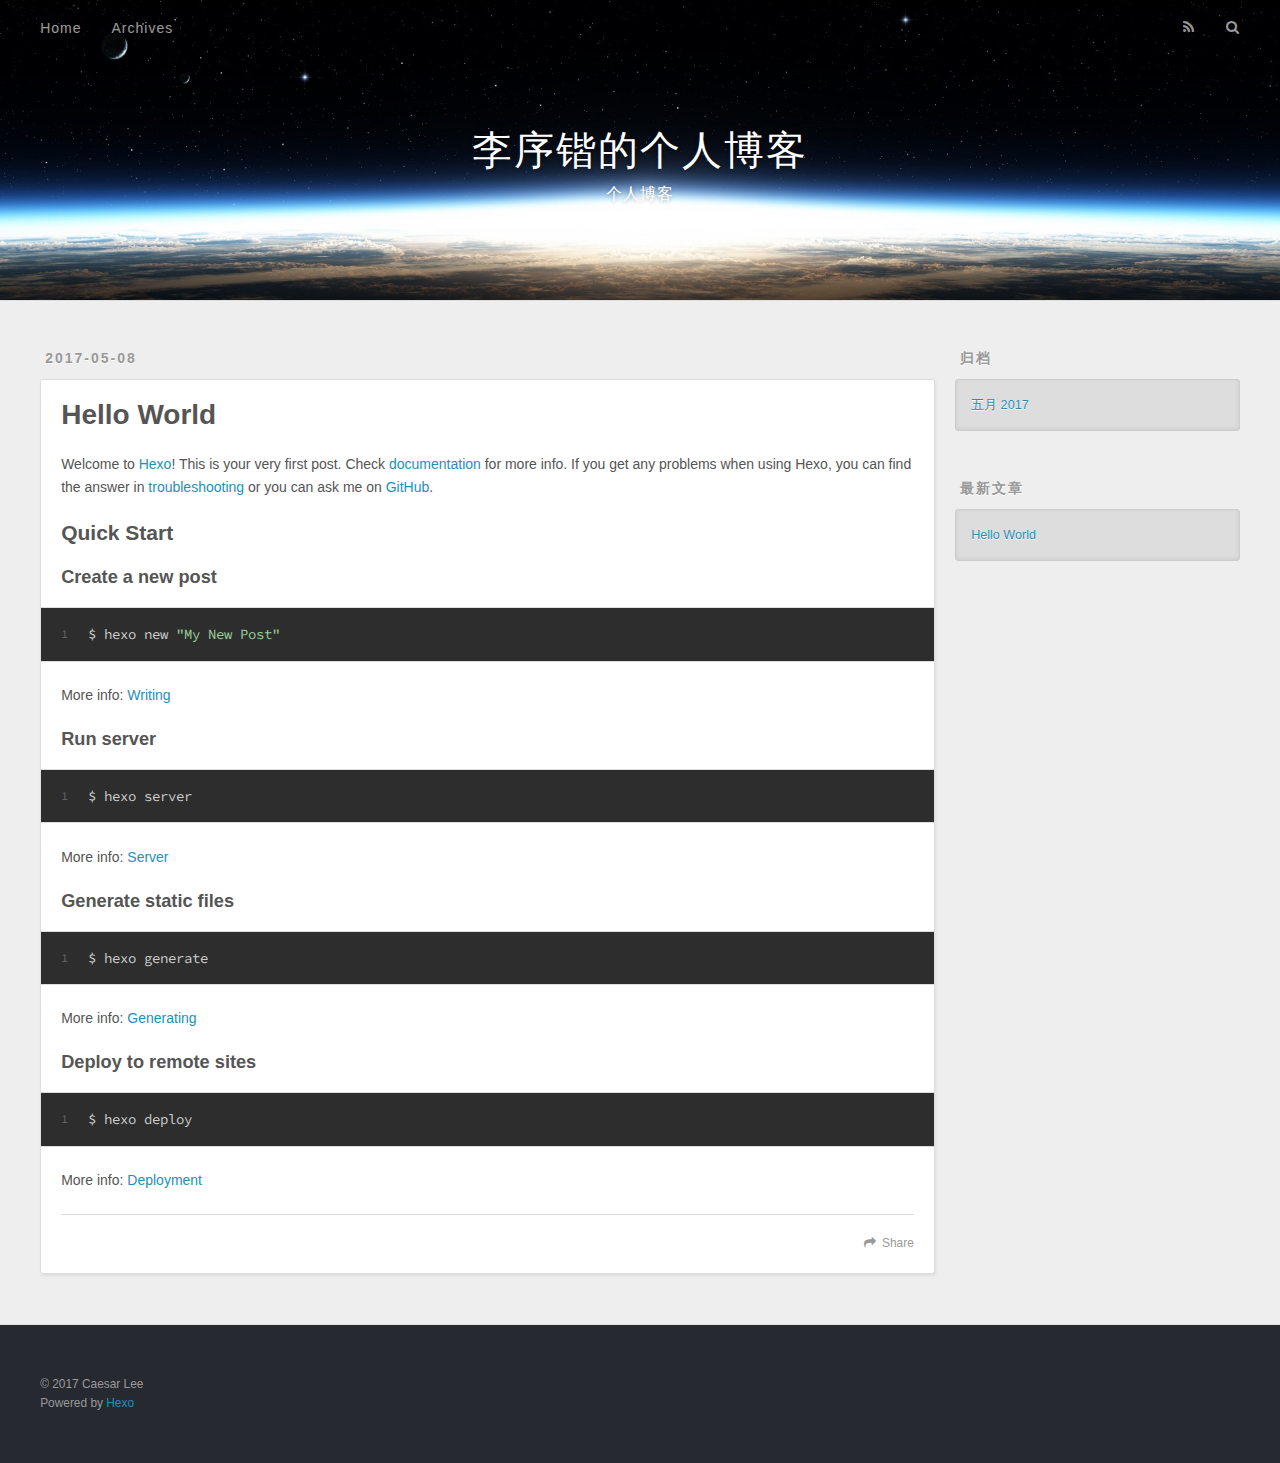
==== index.html @ f49f67f9 "Site updated: 2017-05-08 10:25:00" ====
<!DOCTYPE html>
<html>
<head>
  <meta charset="utf-8">
  
  <title>李序锴的个人博客</title>
  <meta name="viewport" content="width=device-width, initial-scale=1, maximum-scale=1">
  <meta name="description" content="究天人之际，通古今之变，成一家之言。">
<meta property="og:type" content="website">
<meta property="og:title" content="李序锴的个人博客">
<meta property="og:url" content="http://xukaiLee.com/index.html">
<meta property="og:site_name" content="李序锴的个人博客">
<meta property="og:description" content="究天人之际，通古今之变，成一家之言。">
<meta name="twitter:card" content="summary">
<meta name="twitter:title" content="李序锴的个人博客">
<meta name="twitter:description" content="究天人之际，通古今之变，成一家之言。">
  
    <link rel="alternate" href="/atom.xml" title="李序锴的个人博客" type="application/atom+xml">
  
  
    <link rel="icon" href="/favicon.png">
  
  
    <link href="//fonts.googleapis.com/css?family=Source+Code+Pro" rel="stylesheet" type="text/css">
  
  <link rel="stylesheet" href="/css/style.css">
  

</head>

<body>
  <div id="container">
    <div id="wrap">
      <header id="header">
  <div id="banner"></div>
  <div id="header-outer" class="outer">
    <div id="header-title" class="inner">
      <h1 id="logo-wrap">
        <a href="/" id="logo">李序锴的个人博客</a>
      </h1>
      
        <h2 id="subtitle-wrap">
          <a href="/" id="subtitle">个人博客</a>
        </h2>
      
    </div>
    <div id="header-inner" class="inner">
      <nav id="main-nav">
        <a id="main-nav-toggle" class="nav-icon"></a>
        
          <a class="main-nav-link" href="/">Home</a>
        
          <a class="main-nav-link" href="/archives">Archives</a>
        
      </nav>
      <nav id="sub-nav">
        
          <a id="nav-rss-link" class="nav-icon" href="/atom.xml" title="RSS Feed"></a>
        
        <a id="nav-search-btn" class="nav-icon" title="搜索"></a>
      </nav>
      <div id="search-form-wrap">
        <form action="//google.com/search" method="get" accept-charset="UTF-8" class="search-form"><input type="search" name="q" class="search-form-input" placeholder="Search"><button type="submit" class="search-form-submit">&#xF002;</button><input type="hidden" name="sitesearch" value="http://xukaiLee.com"></form>
      </div>
    </div>
  </div>
</header>
      <div class="outer">
        <section id="main">
  
    <article id="post-hello-world" class="article article-type-post" itemscope itemprop="blogPost">
  <div class="article-meta">
    <a href="/2017/05/08/hello-world/" class="article-date">
  <time datetime="2017-05-08T02:18:07.696Z" itemprop="datePublished">2017-05-08</time>
</a>
    
  </div>
  <div class="article-inner">
    
    
      <header class="article-header">
        
  
    <h1 itemprop="name">
      <a class="article-title" href="/2017/05/08/hello-world/">Hello World</a>
    </h1>
  

      </header>
    
    <div class="article-entry" itemprop="articleBody">
      
        <p>Welcome to <a href="https://hexo.io/" target="_blank" rel="external">Hexo</a>! This is your very first post. Check <a href="https://hexo.io/docs/" target="_blank" rel="external">documentation</a> for more info. If you get any problems when using Hexo, you can find the answer in <a href="https://hexo.io/docs/troubleshooting.html" target="_blank" rel="external">troubleshooting</a> or you can ask me on <a href="https://github.com/hexojs/hexo/issues" target="_blank" rel="external">GitHub</a>.</p>
<h2 id="Quick-Start"><a href="#Quick-Start" class="headerlink" title="Quick Start"></a>Quick Start</h2><h3 id="Create-a-new-post"><a href="#Create-a-new-post" class="headerlink" title="Create a new post"></a>Create a new post</h3><figure class="highlight bash"><table><tr><td class="gutter"><pre><div class="line">1</div></pre></td><td class="code"><pre><div class="line">$ hexo new <span class="string">"My New Post"</span></div></pre></td></tr></table></figure>
<p>More info: <a href="https://hexo.io/docs/writing.html" target="_blank" rel="external">Writing</a></p>
<h3 id="Run-server"><a href="#Run-server" class="headerlink" title="Run server"></a>Run server</h3><figure class="highlight bash"><table><tr><td class="gutter"><pre><div class="line">1</div></pre></td><td class="code"><pre><div class="line">$ hexo server</div></pre></td></tr></table></figure>
<p>More info: <a href="https://hexo.io/docs/server.html" target="_blank" rel="external">Server</a></p>
<h3 id="Generate-static-files"><a href="#Generate-static-files" class="headerlink" title="Generate static files"></a>Generate static files</h3><figure class="highlight bash"><table><tr><td class="gutter"><pre><div class="line">1</div></pre></td><td class="code"><pre><div class="line">$ hexo generate</div></pre></td></tr></table></figure>
<p>More info: <a href="https://hexo.io/docs/generating.html" target="_blank" rel="external">Generating</a></p>
<h3 id="Deploy-to-remote-sites"><a href="#Deploy-to-remote-sites" class="headerlink" title="Deploy to remote sites"></a>Deploy to remote sites</h3><figure class="highlight bash"><table><tr><td class="gutter"><pre><div class="line">1</div></pre></td><td class="code"><pre><div class="line">$ hexo deploy</div></pre></td></tr></table></figure>
<p>More info: <a href="https://hexo.io/docs/deployment.html" target="_blank" rel="external">Deployment</a></p>

      
    </div>
    <footer class="article-footer">
      <a data-url="http://xukaiLee.com/2017/05/08/hello-world/" data-id="cj2fi0tr20000qwi1h9aadlt9" class="article-share-link">Share</a>
      
      
    </footer>
  </div>
  
</article>


  

</section>
        
          <aside id="sidebar">
  
    

  
    

  
    
  
    
  <div class="widget-wrap">
    <h3 class="widget-title">归档</h3>
    <div class="widget">
      <ul class="archive-list"><li class="archive-list-item"><a class="archive-list-link" href="/archives/2017/05/">五月 2017</a></li></ul>
    </div>
  </div>


  
    
  <div class="widget-wrap">
    <h3 class="widget-title">最新文章</h3>
    <div class="widget">
      <ul>
        
          <li>
            <a href="/2017/05/08/hello-world/">Hello World</a>
          </li>
        
      </ul>
    </div>
  </div>

  
</aside>
        
      </div>
      <footer id="footer">
  
  <div class="outer">
    <div id="footer-info" class="inner">
      &copy; 2017 Caesar Lee<br>
      Powered by <a href="http://hexo.io/" target="_blank">Hexo</a>
    </div>
  </div>
</footer>
    </div>
    <nav id="mobile-nav">
  
    <a href="/" class="mobile-nav-link">Home</a>
  
    <a href="/archives" class="mobile-nav-link">Archives</a>
  
</nav>
    

<script src="//ajax.googleapis.com/ajax/libs/jquery/2.0.3/jquery.min.js"></script>


  <link rel="stylesheet" href="/fancybox/jquery.fancybox.css">
  <script src="/fancybox/jquery.fancybox.pack.js"></script>


<script src="/js/script.js"></script>

  </div>
</body>
</html>
---- css/style.css ----
body {
  width: 100%;
}
body:before,
body:after {
  content: "";
  display: table;
}
body:after {
  clear: both;
}
html,
body,
div,
span,
applet,
object,
iframe,
h1,
h2,
h3,
h4,
h5,
h6,
p,
blockquote,
pre,
a,
abbr,
acronym,
address,
big,
cite,
code,
del,
dfn,
em,
img,
ins,
kbd,
q,
s,
samp,
small,
strike,
strong,
sub,
sup,
tt,
var,
dl,
dt,
dd,
ol,
ul,
li,
fieldset,
form,
label,
legend,
table,
caption,
tbody,
tfoot,
thead,
tr,
th,
td {
  margin: 0;
  padding: 0;
  border: 0;
  outline: 0;
  font-weight: inherit;
  font-style: inherit;
  font-family: inherit;
  font-size: 100%;
  vertical-align: baseline;
}
body {
  line-height: 1;
  color: #000;
  background: #fff;
}
ol,
ul {
  list-style: none;
}
table {
  border-collapse: separate;
  border-spacing: 0;
  vertical-align: middle;
}
caption,
th,
td {
  text-align: left;
  font-weight: normal;
  vertical-align: middle;
}
a img {
  border: none;
}
input,
button {
  margin: 0;
  padding: 0;
}
input::-moz-focus-inner,
button::-moz-focus-inner {
  border: 0;
  padding: 0;
}
@font-face {
  font-family: FontAwesome;
  font-style: normal;
  font-weight: normal;
  src: url("fonts/fontawesome-webfont.eot?v=#4.0.3");
  src: url("fonts/fontawesome-webfont.eot?#iefix&v=#4.0.3") format("embedded-opentype"), url("fonts/fontawesome-webfont.woff?v=#4.0.3") format("woff"), url("fonts/fontawesome-webfont.ttf?v=#4.0.3") format("truetype"), url("fonts/fontawesome-webfont.svg#fontawesomeregular?v=#4.0.3") format("svg");
}
html,
body,
#container {
  height: 100%;
}
body {
  background: #eee;
  font: 14px "Helvetica Neue", Helvetica, Arial, sans-serif;
  -webkit-text-size-adjust: 100%;
}
.outer {
  max-width: 1220px;
  margin: 0 auto;
  padding: 0 20px;
}
.outer:before,
.outer:after {
  content: "";
  display: table;
}
.outer:after {
  clear: both;
}
.inner {
  display: inline;
  float: left;
  width: 98.33333333333333%;
  margin: 0 0.833333333333333%;
}
.left,
.alignleft {
  float: left;
}
.right,
.alignright {
  float: right;
}
.clear {
  clear: both;
}
#container {
  position: relative;
}
.mobile-nav-on {
  overflow: hidden;
}
#wrap {
  height: 100%;
  width: 100%;
  position: absolute;
  top: 0;
  left: 0;
  -webkit-transition: 0.2s ease-out;
  -moz-transition: 0.2s ease-out;
  -ms-transition: 0.2s ease-out;
  transition: 0.2s ease-out;
  z-index: 1;
  background: #eee;
}
.mobile-nav-on #wrap {
  left: 280px;
}
@media screen and (min-width: 768px) {
  #main {
    display: inline;
    float: left;
    width: 73.33333333333333%;
    margin: 0 0.833333333333333%;
  }
}
.article-date,
.article-category-link,
.archive-year,
.widget-title {
  text-decoration: none;
  text-transform: uppercase;
  letter-spacing: 2px;
  color: #999;
  margin-bottom: 1em;
  margin-left: 5px;
  line-height: 1em;
  text-shadow: 0 1px #fff;
  font-weight: bold;
}
.article-inner,
.archive-article-inner {
  background: #fff;
  -webkit-box-shadow: 1px 2px 3px #ddd;
  box-shadow: 1px 2px 3px #ddd;
  border: 1px solid #ddd;
  border-radius: 3px;
}
.article-entry h1,
.widget h1 {
  font-size: 2em;
}
.article-entry h2,
.widget h2 {
  font-size: 1.5em;
}
.article-entry h3,
.widget h3 {
  font-size: 1.3em;
}
.article-entry h4,
.widget h4 {
  font-size: 1.2em;
}
.article-entry h5,
.widget h5 {
  font-size: 1em;
}
.article-entry h6,
.widget h6 {
  font-size: 1em;
  color: #999;
}
.article-entry hr,
.widget hr {
  border: 1px dashed #ddd;
}
.article-entry strong,
.widget strong {
  font-weight: bold;
}
.article-entry em,
.widget em,
.article-entry cite,
.widget cite {
  font-style: italic;
}
.article-entry sup,
.widget sup,
.article-entry sub,
.widget sub {
  font-size: 0.75em;
  line-height: 0;
  position: relative;
  vertical-align: baseline;
}
.article-entry sup,
.widget sup {
  top: -0.5em;
}
.article-entry sub,
.widget sub {
  bottom: -0.2em;
}
.article-entry small,
.widget small {
  font-size: 0.85em;
}
.article-entry acronym,
.widget acronym,
.article-entry abbr,
.widget abbr {
  border-bottom: 1px dotted;
}
.article-entry ul,
.widget ul,
.article-entry ol,
.widget ol,
.article-entry dl,
.widget dl {
  margin: 0 20px;
  line-height: 1.6em;
}
.article-entry ul ul,
.widget ul ul,
.article-entry ol ul,
.widget ol ul,
.article-entry ul ol,
.widget ul ol,
.article-entry ol ol,
.widget ol ol {
  margin-top: 0;
  margin-bottom: 0;
}
.article-entry ul,
.widget ul {
  list-style: disc;
}
.article-entry ol,
.widget ol {
  list-style: decimal;
}
.article-entry dt,
.widget dt {
  font-weight: bold;
}
#header {
  height: 300px;
  position: relative;
  border-bottom: 1px solid #ddd;
}
#header:before,
#header:after {
  content: "";
  position: absolute;
  left: 0;
  right: 0;
  height: 40px;
}
#header:before {
  top: 0;
  background: -webkit-linear-gradient(rgba(0,0,0,0.2), transparent);
  background: -moz-linear-gradient(rgba(0,0,0,0.2), transparent);
  background: -ms-linear-gradient(rgba(0,0,0,0.2), transparent);
  background: linear-gradient(rgba(0,0,0,0.2), transparent);
}
#header:after {
  bottom: 0;
  background: -webkit-linear-gradient(transparent, rgba(0,0,0,0.2));
  background: -moz-linear-gradient(transparent, rgba(0,0,0,0.2));
  background: -ms-linear-gradient(transparent, rgba(0,0,0,0.2));
  background: linear-gradient(transparent, rgba(0,0,0,0.2));
}
#header-outer {
  height: 100%;
  position: relative;
}
#header-inner {
  position: relative;
  overflow: hidden;
}
#banner {
  position: absolute;
  top: 0;
  left: 0;
  width: 100%;
  height: 100%;
  background: url("images/banner.jpg") center #000;
  -webkit-background-size: cover;
  -moz-background-size: cover;
  background-size: cover;
  z-index: -1;
}
#header-title {
  text-align: center;
  height: 40px;
  position: absolute;
  top: 50%;
  left: 0;
  margin-top: -20px;
}
#logo,
#subtitle {
  text-decoration: none;
  color: #fff;
  font-weight: 300;
  text-shadow: 0 1px 4px rgba(0,0,0,0.3);
}
#logo {
  font-size: 40px;
  line-height: 40px;
  letter-spacing: 2px;
}
#subtitle {
  font-size: 16px;
  line-height: 16px;
  letter-spacing: 1px;
}
#subtitle-wrap {
  margin-top: 16px;
}
#main-nav {
  float: left;
  margin-left: -15px;
}
.nav-icon,
.main-nav-link {
  float: left;
  color: #fff;
  opacity: 0.6;
  text-decoration: none;
  text-shadow: 0 1px rgba(0,0,0,0.2);
  -webkit-transition: opacity 0.2s;
  -moz-transition: opacity 0.2s;
  -ms-transition: opacity 0.2s;
  transition: opacity 0.2s;
  display: block;
  padding: 20px 15px;
}
.nav-icon:hover,
.main-nav-link:hover {
  opacity: 1;
}
.nav-icon {
  font-family: FontAwesome;
  text-align: center;
  font-size: 14px;
  width: 14px;
  height: 14px;
  padding: 20px 15px;
  position: relative;
  cursor: pointer;
}
.main-nav-link {
  font-weight: 300;
  letter-spacing: 1px;
}
@media screen and (max-width: 479px) {
  .main-nav-link {
    display: none;
  }
}
#main-nav-toggle {
  display: none;
}
#main-nav-toggle:before {
  content: "\f0c9";
}
@media screen and (max-width: 479px) {
  #main-nav-toggle {
    display: block;
  }
}
#sub-nav {
  float: right;
  margin-right: -15px;
}
#nav-rss-link:before {
  content: "\f09e";
}
#nav-search-btn:before {
  content: "\f002";
}
#search-form-wrap {
  position: absolute;
  top: 15px;
  width: 150px;
  height: 30px;
  right: -150px;
  opacity: 0;
  -webkit-transition: 0.2s ease-out;
  -moz-transition: 0.2s ease-out;
  -ms-transition: 0.2s ease-out;
  transition: 0.2s ease-out;
}
#search-form-wrap.on {
  opacity: 1;
  right: 0;
}
@media screen and (max-width: 479px) {
  #search-form-wrap {
    width: 100%;
    right: -100%;
  }
}
.search-form {
  position: absolute;
  top: 0;
  left: 0;
  right: 0;
  background: #fff;
  padding: 5px 15px;
  border-radius: 15px;
  -webkit-box-shadow: 0 0 10px rgba(0,0,0,0.3);
  box-shadow: 0 0 10px rgba(0,0,0,0.3);
}
.search-form-input {
  border: none;
  background: none;
  color: #555;
  width: 100%;
  font: 13px "Helvetica Neue", Helvetica, Arial, sans-serif;
  outline: none;
}
.search-form-input::-webkit-search-results-decoration,
.search-form-input::-webkit-search-cancel-button {
  -webkit-appearance: none;
}
.search-form-submit {
  position: absolute;
  top: 50%;
  right: 10px;
  margin-top: -7px;
  font: 13px FontAwesome;
  border: none;
  background: none;
  color: #bbb;
  cursor: pointer;
}
.search-form-submit:hover,
.search-form-submit:focus {
  color: #777;
}
.article {
  margin: 50px 0;
}
.article-inner {
  overflow: hidden;
}
.article-meta:before,
.article-meta:after {
  content: "";
  display: table;
}
.article-meta:after {
  clear: both;
}
.article-date {
  float: left;
}
.article-category {
  float: left;
  line-height: 1em;
  color: #ccc;
  text-shadow: 0 1px #fff;
  margin-left: 8px;
}
.article-category:before {
  content: "\2022";
}
.article-category-link {
  margin: 0 12px 1em;
}
.article-header {
  padding: 20px 20px 0;
}
.article-title {
  text-decoration: none;
  font-size: 2em;
  font-weight: bold;
  color: #555;
  line-height: 1.1em;
  -webkit-transition: color 0.2s;
  -moz-transition: color 0.2s;
  -ms-transition: color 0.2s;
  transition: color 0.2s;
}
a.article-title:hover {
  color: #258fb8;
}
.article-entry {
  color: #555;
  padding: 0 20px;
}
.article-entry:before,
.article-entry:after {
  content: "";
  display: table;
}
.article-entry:after {
  clear: both;
}
.article-entry p,
.article-entry table {
  line-height: 1.6em;
  margin: 1.6em 0;
}
.article-entry h1,
.article-entry h2,
.article-entry h3,
.article-entry h4,
.article-entry h5,
.article-entry h6 {
  font-weight: bold;
}
.article-entry h1,
.article-entry h2,
.article-entry h3,
.article-entry h4,
.article-entry h5,
.article-entry h6 {
  line-height: 1.1em;
  margin: 1.1em 0;
}
.article-entry a {
  color: #258fb8;
  text-decoration: none;
}
.article-entry a:hover {
  text-decoration: underline;
}
.article-entry ul,
.article-entry ol,
.article-entry dl {
  margin-top: 1.6em;
  margin-bottom: 1.6em;
}
.article-entry img,
.article-entry video {
  max-width: 100%;
  height: auto;
  display: block;
  margin: auto;
}
.article-entry iframe {
  border: none;
}
.article-entry table {
  width: 100%;
  border-collapse: collapse;
  border-spacing: 0;
}
.article-entry th {
  font-weight: bold;
  border-bottom: 3px solid #ddd;
  padding-bottom: 0.5em;
}
.article-entry td {
  border-bottom: 1px solid #ddd;
  padding: 10px 0;
}
.article-entry blockquote {
  font-family: Georgia, "Times New Roman", serif;
  font-size: 1.4em;
  margin: 1.6em 20px;
  text-align: center;
}
.article-entry blockquote footer {
  font-size: 14px;
  margin: 1.6em 0;
  font-family: "Helvetica Neue", Helvetica, Arial, sans-serif;
}
.article-entry blockquote footer cite:before {
  content: "—";
  padding: 0 0.5em;
}
.article-entry .pullquote {
  text-align: left;
  width: 45%;
  margin: 0;
}
.article-entry .pullquote.left {
  margin-left: 0.5em;
  margin-right: 1em;
}
.article-entry .pullquote.right {
  margin-right: 0.5em;
  margin-left: 1em;
}
.article-entry .caption {
  color: #999;
  display: block;
  font-size: 0.9em;
  margin-top: 0.5em;
  position: relative;
  text-align: center;
}
.article-entry .video-container {
  position: relative;
  padding-top: 56.25%;
  height: 0;
  overflow: hidden;
}
.article-entry .video-container iframe,
.article-entry .video-container object,
.article-entry .video-container embed {
  position: absolute;
  top: 0;
  left: 0;
  width: 100%;
  height: 100%;
  margin-top: 0;
}
.article-more-link a {
  display: inline-block;
  line-height: 1em;
  padding: 6px 15px;
  border-radius: 15px;
  background: #eee;
  color: #999;
  text-shadow: 0 1px #fff;
  text-decoration: none;
}
.article-more-link a:hover {
  background: #258fb8;
  color: #fff;
  text-decoration: none;
  text-shadow: 0 1px #1e7293;
}
.article-footer {
  font-size: 0.85em;
  line-height: 1.6em;
  border-top: 1px solid #ddd;
  padding-top: 1.6em;
  margin: 0 20px 20px;
}
.article-footer:before,
.article-footer:after {
  content: "";
  display: table;
}
.article-footer:after {
  clear: both;
}
.article-footer a {
  color: #999;
  text-decoration: none;
}
.article-footer a:hover {
  color: #555;
}
.article-tag-list-item {
  float: left;
  margin-right: 10px;
}
.article-tag-list-link:before {
  content: "#";
}
.article-comment-link {
  float: right;
}
.article-comment-link:before {
  content: "\f075";
  font-family: FontAwesome;
  padding-right: 8px;
}
.article-share-link {
  cursor: pointer;
  float: right;
  margin-left: 20px;
}
.article-share-link:before {
  content: "\f064";
  font-family: FontAwesome;
  padding-right: 6px;
}
#article-nav {
  position: relative;
}
#article-nav:before,
#article-nav:after {
  content: "";
  display: table;
}
#article-nav:after {
  clear: both;
}
@media screen and (min-width: 768px) {
  #article-nav {
    margin: 50px 0;
  }
  #article-nav:before {
    width: 8px;
    height: 8px;
    position: absolute;
    top: 50%;
    left: 50%;
    margin-top: -4px;
    margin-left: -4px;
    content: "";
    border-radius: 50%;
    background: #ddd;
    -webkit-box-shadow: 0 1px 2px #fff;
    box-shadow: 0 1px 2px #fff;
  }
}
.article-nav-link-wrap {
  text-decoration: none;
  text-shadow: 0 1px #fff;
  color: #999;
  -webkit-box-sizing: border-box;
  -moz-box-sizing: border-box;
  box-sizing: border-box;
  margin-top: 50px;
  text-align: center;
  display: block;
}
.article-nav-link-wrap:hover {
  color: #555;
}
@media screen and (min-width: 768px) {
  .article-nav-link-wrap {
    width: 50%;
    margin-top: 0;
  }
}
@media screen and (min-width: 768px) {
  #article-nav-newer {
    float: left;
    text-align: right;
    padding-right: 20px;
  }
}
@media screen and (min-width: 768px) {
  #article-nav-older {
    float: right;
    text-align: left;
    padding-left: 20px;
  }
}
.article-nav-caption {
  text-transform: uppercase;
  letter-spacing: 2px;
  color: #ddd;
  line-height: 1em;
  font-weight: bold;
}
#article-nav-newer .article-nav-caption {
  margin-right: -2px;
}
.article-nav-title {
  font-size: 0.85em;
  line-height: 1.6em;
  margin-top: 0.5em;
}
.article-share-box {
  position: absolute;
  display: none;
  background: #fff;
  -webkit-box-shadow: 1px 2px 10px rgba(0,0,0,0.2);
  box-shadow: 1px 2px 10px rgba(0,0,0,0.2);
  border-radius: 3px;
  margin-left: -145px;
  overflow: hidden;
  z-index: 1;
}
.article-share-box.on {
  display: block;
}
.article-share-input {
  width: 100%;
  background: none;
  -webkit-box-sizing: border-box;
  -moz-box-sizing: border-box;
  box-sizing: border-box;
  font: 14px "Helvetica Neue", Helvetica, Arial, sans-serif;
  padding: 0 15px;
  color: #555;
  outline: none;
  border: 1px solid #ddd;
  border-radius: 3px 3px 0 0;
  height: 36px;
  line-height: 36px;
}
.article-share-links {
  background: #eee;
}
.article-share-links:before,
.article-share-links:after {
  content: "";
  display: table;
}
.article-share-links:after {
  clear: both;
}
.article-share-twitter,
.article-share-facebook,
.article-share-pinterest,
.article-share-google {
  width: 50px;
  height: 36px;
  display: block;
  float: left;
  position: relative;
  color: #999;
  text-shadow: 0 1px #fff;
}
.article-share-twitter:before,
.article-share-facebook:before,
.article-share-pinterest:before,
.article-share-google:before {
  font-size: 20px;
  font-family: FontAwesome;
  width: 20px;
  height: 20px;
  position: absolute;
  top: 50%;
  left: 50%;
  margin-top: -10px;
  margin-left: -10px;
  text-align: center;
}
.article-share-twitter:hover,
.article-share-facebook:hover,
.article-share-pinterest:hover,
.article-share-google:hover {
  color: #fff;
}
.article-share-twitter:before {
  content: "\f099";
}
.article-share-twitter:hover {
  background: #00aced;
  text-shadow: 0 1px #008abe;
}
.article-share-facebook:before {
  content: "\f09a";
}
.article-share-facebook:hover {
  background: #3b5998;
  text-shadow: 0 1px #2f477a;
}
.article-share-pinterest:before {
  content: "\f0d2";
}
.article-share-pinterest:hover {
  background: #cb2027;
  text-shadow: 0 1px #a21a1f;
}
.article-share-google:before {
  content: "\f0d5";
}
.article-share-google:hover {
  background: #dd4b39;
  text-shadow: 0 1px #be3221;
}
.article-gallery {
  background: #000;
  position: relative;
}
.article-gallery-photos {
  position: relative;
  overflow: hidden;
}
.article-gallery-img {
  display: none;
  max-width: 100%;
}
.article-gallery-img:first-child {
  display: block;
}
.article-gallery-img.loaded {
  position: absolute;
  display: block;
}
.article-gallery-img img {
  display: block;
  max-width: 100%;
  margin: 0 auto;
}
#comments {
  background: #fff;
  -webkit-box-shadow: 1px 2px 3px #ddd;
  box-shadow: 1px 2px 3px #ddd;
  padding: 20px;
  border: 1px solid #ddd;
  border-radius: 3px;
  margin: 50px 0;
}
#comments a {
  color: #258fb8;
}
.archives-wrap {
  margin: 50px 0;
}
.archives:before,
.archives:after {
  content: "";
  display: table;
}
.archives:after {
  clear: both;
}
.archive-year-wrap {
  margin-bottom: 1em;
}
.archives {
  -webkit-column-gap: 10px;
  -moz-column-gap: 10px;
  column-gap: 10px;
}
@media screen and (min-width: 480px) and (max-width: 767px) {
  .archives {
    -webkit-column-count: 2;
    -moz-column-count: 2;
    column-count: 2;
  }
}
@media screen and (min-width: 768px) {
  .archives {
    -webkit-column-count: 3;
    -moz-column-count: 3;
    column-count: 3;
  }
}
.archive-article {
  -webkit-column-break-inside: avoid;
  page-break-inside: avoid;
  overflow: hidden;
  break-inside: avoid-column;
}
.archive-article-inner {
  padding: 10px;
  margin-bottom: 15px;
}
.archive-article-title {
  text-decoration: none;
  font-weight: bold;
  color: #555;
  -webkit-transition: color 0.2s;
  -moz-transition: color 0.2s;
  -ms-transition: color 0.2s;
  transition: color 0.2s;
  line-height: 1.6em;
}
.archive-article-title:hover {
  color: #258fb8;
}
.archive-article-footer {
  margin-top: 1em;
}
.archive-article-date {
  color: #999;
  text-decoration: none;
  font-size: 0.85em;
  line-height: 1em;
  margin-bottom: 0.5em;
  display: block;
}
#page-nav {
  margin: 50px auto;
  background: #fff;
  -webkit-box-shadow: 1px 2px 3px #ddd;
  box-shadow: 1px 2px 3px #ddd;
  border: 1px solid #ddd;
  border-radius: 3px;
  text-align: center;
  color: #999;
  overflow: hidden;
}
#page-nav:before,
#page-nav:after {
  content: "";
  display: table;
}
#page-nav:after {
  clear: both;
}
#page-nav a,
#page-nav span {
  padding: 10px 20px;
  line-height: 1;
  height: 2ex;
}
#page-nav a {
  color: #999;
  text-decoration: none;
}
#page-nav a:hover {
  background: #999;
  color: #fff;
}
#page-nav .prev {
  float: left;
}
#page-nav .next {
  float: right;
}
#page-nav .page-number {
  display: inline-block;
}
@media screen and (max-width: 479px) {
  #page-nav .page-number {
    display: none;
  }
}
#page-nav .current {
  color: #555;
  font-weight: bold;
}
#page-nav .space {
  color: #ddd;
}
#footer {
  background: #262a30;
  padding: 50px 0;
  border-top: 1px solid #ddd;
  color: #999;
}
#footer a {
  color: #258fb8;
  text-decoration: none;
}
#footer a:hover {
  text-decoration: underline;
}
#footer-info {
  line-height: 1.6em;
  font-size: 0.85em;
}
.article-entry pre,
.article-entry .highlight {
  background: #2d2d2d;
  margin: 0 -20px;
  padding: 15px 20px;
  border-style: solid;
  border-color: #ddd;
  border-width: 1px 0;
  overflow: auto;
  color: #ccc;
  line-height: 22.400000000000002px;
}
.article-entry .highlight .gutter pre,
.article-entry .gist .gist-file .gist-data .line-numbers {
  color: #666;
  font-size: 0.85em;
}
.article-entry pre,
.article-entry code {
  font-family: "Source Code Pro", Consolas, Monaco, Menlo, Consolas, monospace;
}
.article-entry code {
  background: #eee;
  text-shadow: 0 1px #fff;
  padding: 0 0.3em;
}
.article-entry pre code {
  background: none;
  text-shadow: none;
  padding: 0;
}
.article-entry .highlight pre {
  border: none;
  margin: 0;
  padding: 0;
}
.article-entry .highlight table {
  margin: 0;
  width: auto;
}
.article-entry .highlight td {
  border: none;
  padding: 0;
}
.article-entry .highlight figcaption {
  font-size: 0.85em;
  color: #999;
  line-height: 1em;
  margin-bottom: 1em;
}
.article-entry .highlight figcaption:before,
.article-entry .highlight figcaption:after {
  content: "";
  display: table;
}
.article-entry .highlight figcaption:after {
  clear: both;
}
.article-entry .highlight figcaption a {
  float: right;
}
.article-entry .highlight .gutter pre {
  text-align: right;
  padding-right: 20px;
}
.article-entry .highlight .line {
  height: 22.400000000000002px;
}
.article-entry .highlight .line.marked {
  background: #515151;
}
.article-entry .gist {
  margin: 0 -20px;
  border-style: solid;
  border-color: #ddd;
  border-width: 1px 0;
  background: #2d2d2d;
  padding: 15px 20px 15px 0;
}
.article-entry .gist .gist-file {
  border: none;
  font-family: "Source Code Pro", Consolas, Monaco, Menlo, Consolas, monospace;
  margin: 0;
}
.article-entry .gist .gist-file .gist-data {
  background: none;
  border: none;
}
.article-entry .gist .gist-file .gist-data .line-numbers {
  background: none;
  border: none;
  padding: 0 20px 0 0;
}
.article-entry .gist .gist-file .gist-data .line-data {
  padding: 0 !important;
}
.article-entry .gist .gist-file .highlight {
  margin: 0;
  padding: 0;
  border: none;
}
.article-entry .gist .gist-file .gist-meta {
  background: #2d2d2d;
  color: #999;
  font: 0.85em "Helvetica Neue", Helvetica, Arial, sans-serif;
  text-shadow: 0 0;
  padding: 0;
  margin-top: 1em;
  margin-left: 20px;
}
.article-entry .gist .gist-file .gist-meta a {
  color: #258fb8;
  font-weight: normal;
}
.article-entry .gist .gist-file .gist-meta a:hover {
  text-decoration: underline;
}
pre .comment,
pre .title {
  color: #999;
}
pre .variable,
pre .attribute,
pre .tag,
pre .regexp,
pre .ruby .constant,
pre .xml .tag .title,
pre .xml .pi,
pre .xml .doctype,
pre .html .doctype,
pre .css .id,
pre .css .class,
pre .css .pseudo {
  color: #f2777a;
}
pre .number,
pre .preprocessor,
pre .built_in,
pre .literal,
pre .params,
pre .constant {
  color: #f99157;
}
pre .class,
pre .ruby .class .title,
pre .css .rules .attribute {
  color: #9c9;
}
pre .string,
pre .value,
pre .inheritance,
pre .header,
pre .ruby .symbol,
pre .xml .cdata {
  color: #9c9;
}
pre .css .hexcolor {
  color: #6cc;
}
pre .function,
pre .python .decorator,
pre .python .title,
pre .ruby .function .title,
pre .ruby .title .keyword,
pre .perl .sub,
pre .javascript .title,
pre .coffeescript .title {
  color: #69c;
}
pre .keyword,
pre .javascript .function {
  color: #c9c;
}
@media screen and (max-width: 479px) {
  #mobile-nav {
    position: absolute;
    top: 0;
    left: 0;
    width: 280px;
    height: 100%;
    background: #191919;
    border-right: 1px solid #fff;
  }
}
@media screen and (max-width: 479px) {
  .mobile-nav-link {
    display: block;
    color: #999;
    text-decoration: none;
    padding: 15px 20px;
    font-weight: bold;
  }
  .mobile-nav-link:hover {
    color: #fff;
  }
}
@media screen and (min-width: 768px) {
  #sidebar {
    display: inline;
    float: left;
    width: 23.333333333333332%;
    margin: 0 0.833333333333333%;
  }
}
.widget-wrap {
  margin: 50px 0;
}
.widget {
  color: #777;
  text-shadow: 0 1px #fff;
  background: #ddd;
  -webkit-box-shadow: 0 -1px 4px #ccc inset;
  box-shadow: 0 -1px 4px #ccc inset;
  border: 1px solid #ccc;
  padding: 15px;
  border-radius: 3px;
}
.widget a {
  color: #258fb8;
  text-decoration: none;
}
.widget a:hover {
  text-decoration: underline;
}
.widget ul ul,
.widget ol ul,
.widget dl ul,
.widget ul ol,
.widget ol ol,
.widget dl ol,
.widget ul dl,
.widget ol dl,
.widget dl dl {
  margin-left: 15px;
  list-style: disc;
}
.widget {
  line-height: 1.6em;
  word-wrap: break-word;
  font-size: 0.9em;
}
.widget ul,
.widget ol {
  list-style: none;
  margin: 0;
}
.widget ul ul,
.widget ol ul,
.widget ul ol,
.widget ol ol {
  margin: 0 20px;
}
.widget ul ul,
.widget ol ul {
  list-style: disc;
}
.widget ul ol,
.widget ol ol {
  list-style: decimal;
}
.category-list-count,
.tag-list-count,
.archive-list-count {
  padding-left: 5px;
  color: #999;
  font-size: 0.85em;
}
.category-list-count:before,
.tag-list-count:before,
.archive-list-count:before {
  content: "(";
}
.category-list-count:after,
.tag-list-count:after,
.archive-list-count:after {
  content: ")";
}
.tagcloud a {
  margin-right: 5px;
  display: inline-block;
}
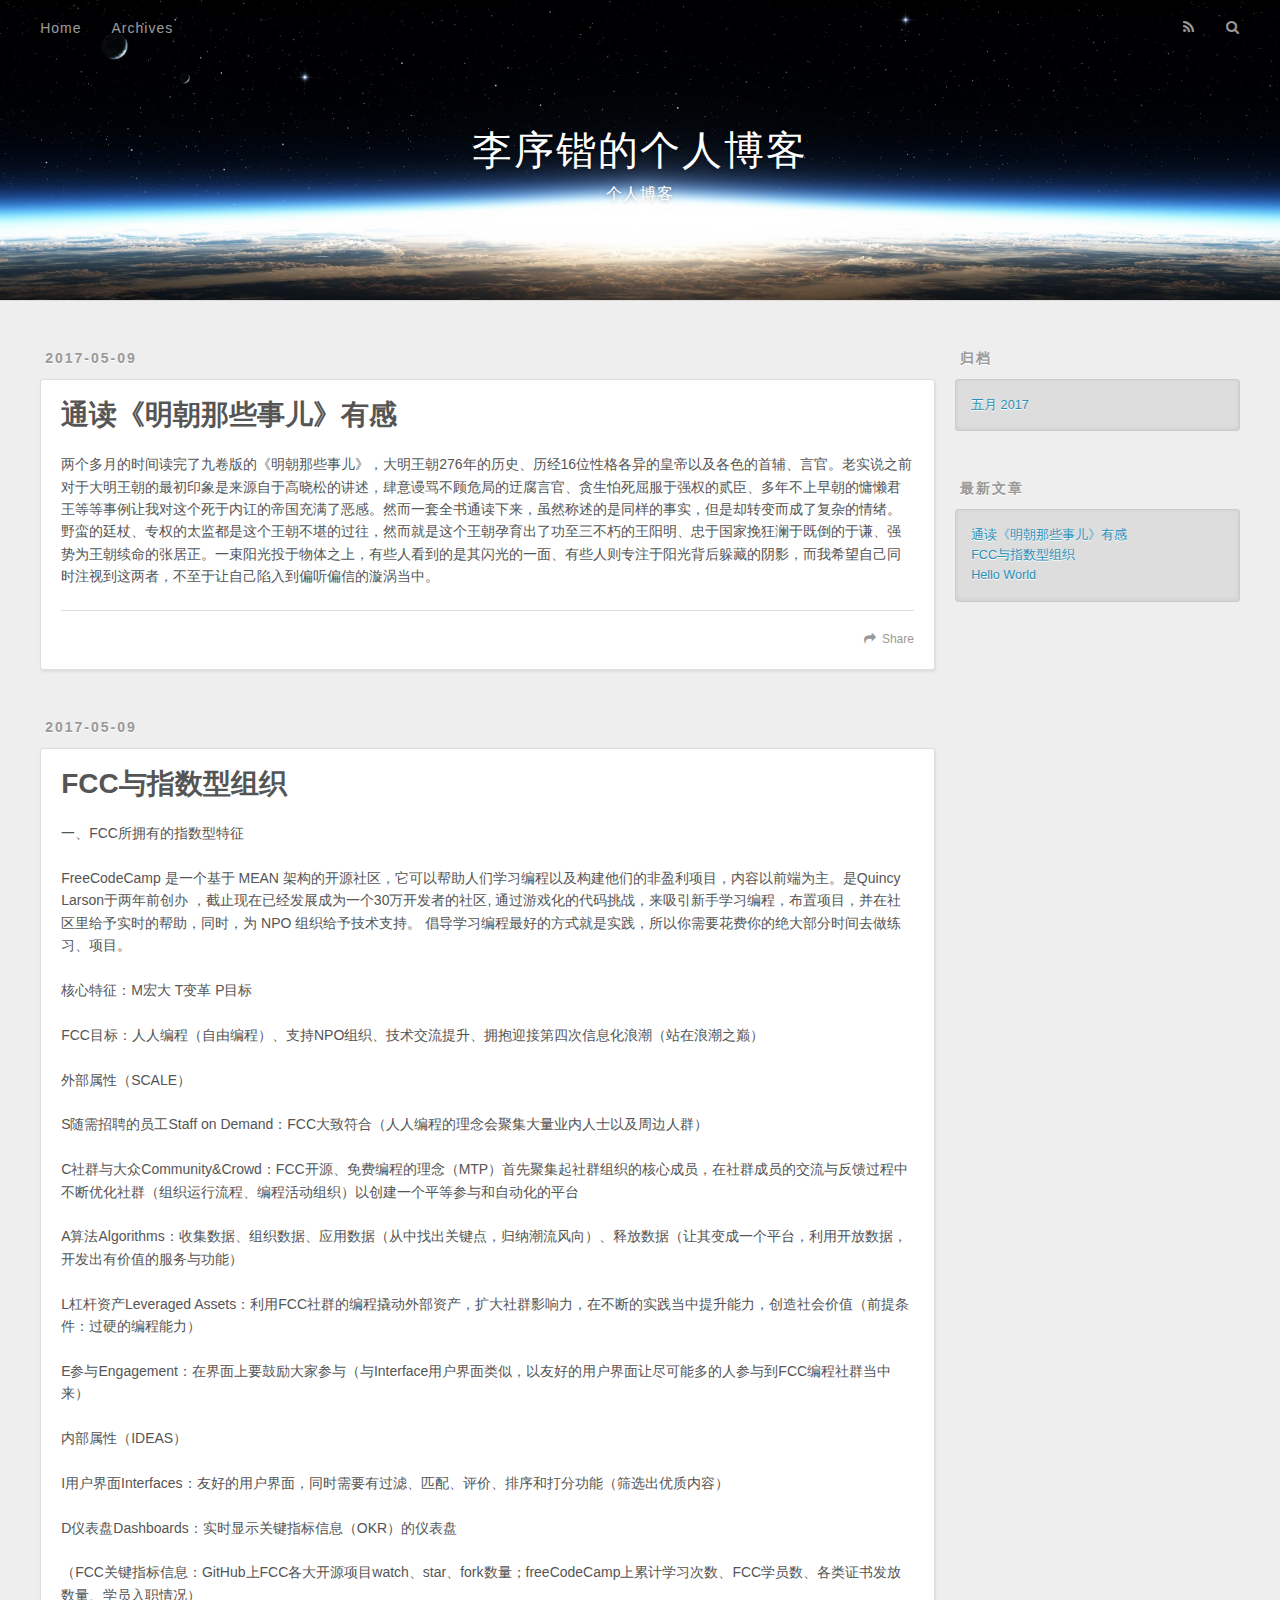
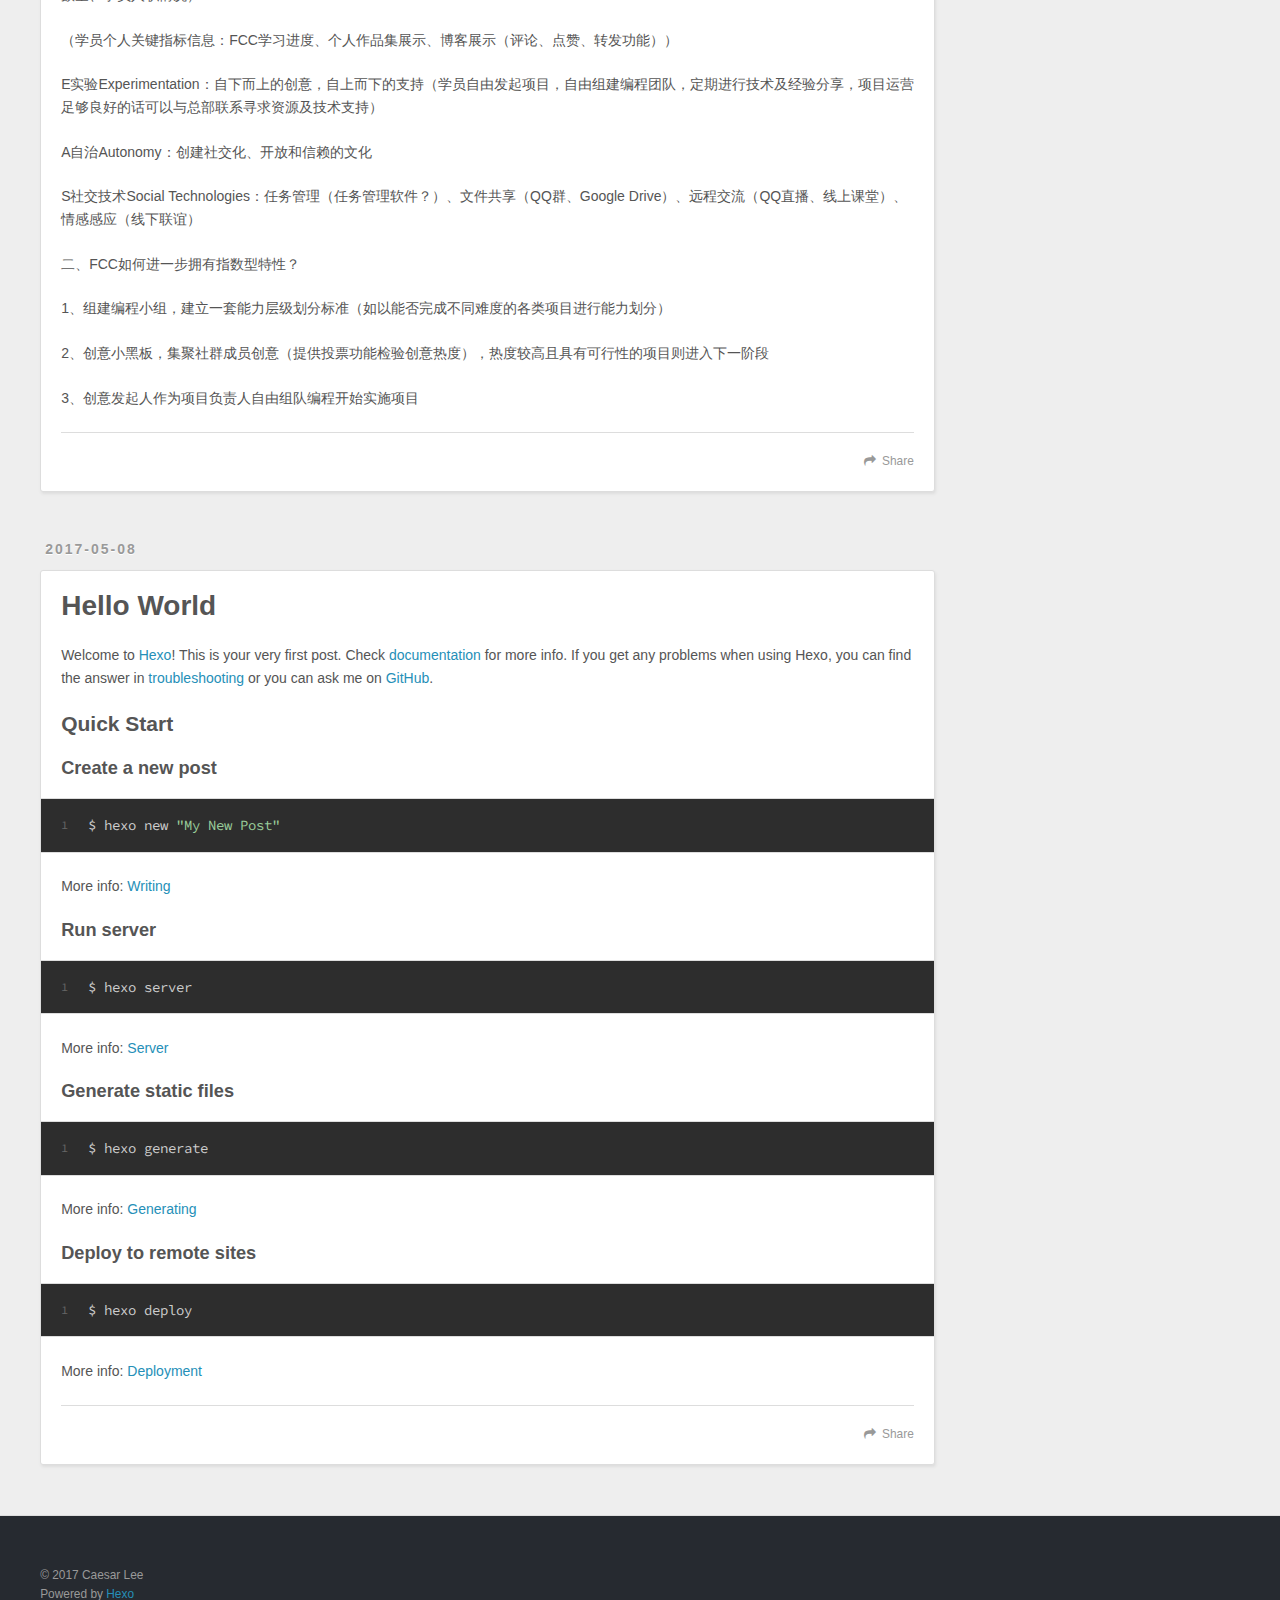
==== commit 402c11ff: "Site updated: 2017-05-09 16:52:41" ====
--- a/index.html
+++ b/index.html
@@ -68,6 +68,101 @@
       <div class="outer">
         <section id="main">
   
+    <article id="post-通读《明朝那些事儿》有感" class="article article-type-post" itemscope itemprop="blogPost">
+  <div class="article-meta">
+    <a href="/2017/05/09/通读《明朝那些事儿》有感/" class="article-date">
+  <time datetime="2017-05-09T08:51:29.000Z" itemprop="datePublished">2017-05-09</time>
+</a>
+    
+  </div>
+  <div class="article-inner">
+    
+    
+      <header class="article-header">
+        
+  
+    <h1 itemprop="name">
+      <a class="article-title" href="/2017/05/09/通读《明朝那些事儿》有感/">通读《明朝那些事儿》有感</a>
+    </h1>
+  
+
+      </header>
+    
+    <div class="article-entry" itemprop="articleBody">
+      
+        <p>两个多月的时间读完了九卷版的《明朝那些事儿》，大明王朝276年的历史、历经16位性格各异的皇帝以及各色的首辅、言官。老实说之前对于大明王朝的最初印象是来源自于高晓松的讲述，肆意谩骂不顾危局的迂腐言官、贪生怕死屈服于强权的贰臣、多年不上早朝的慵懒君王等等事例让我对这个死于内讧的帝国充满了恶感。然而一套全书通读下来，虽然称述的是同样的事实，但是却转变而成了复杂的情绪。野蛮的廷杖、专权的太监都是这个王朝不堪的过往，然而就是这个王朝孕育出了功至三不朽的王阳明、忠于国家挽狂澜于既倒的于谦、强势为王朝续命的张居正。一束阳光投于物体之上，有些人看到的是其闪光的一面、有些人则专注于阳光背后躲藏的阴影，而我希望自己同时注视到这两者，不至于让自己陷入到偏听偏信的漩涡当中。</p>
+
+      
+    </div>
+    <footer class="article-footer">
+      <a data-url="http://xukaiLee.com/2017/05/09/通读《明朝那些事儿》有感/" data-id="cj2hbiiwy0002fki1z26hdpj3" class="article-share-link">Share</a>
+      
+      
+    </footer>
+  </div>
+  
+</article>
+
+
+  
+    <article id="post-FCC与指数型组织" class="article article-type-post" itemscope itemprop="blogPost">
+  <div class="article-meta">
+    <a href="/2017/05/09/FCC与指数型组织/" class="article-date">
+  <time datetime="2017-05-09T02:04:26.000Z" itemprop="datePublished">2017-05-09</time>
+</a>
+    
+  </div>
+  <div class="article-inner">
+    
+    
+      <header class="article-header">
+        
+  
+    <h1 itemprop="name">
+      <a class="article-title" href="/2017/05/09/FCC与指数型组织/">FCC与指数型组织</a>
+    </h1>
+  
+
+      </header>
+    
+    <div class="article-entry" itemprop="articleBody">
+      
+        <p>一、FCC所拥有的指数型特征</p>
+<p>FreeCodeCamp 是一个基于 MEAN 架构的开源社区，它可以帮助人们学习编程以及构建他们的非盈利项目，内容以前端为主。是Quincy Larson于两年前创办 ，截止现在已经发展成为一个30万开发者的社区, 通过游戏化的代码挑战，来吸引新手学习编程，布置项目，并在社区里给予实时的帮助，同时，为 NPO 组织给予技术支持。 倡导学习编程最好的方式就是实践，所以你需要花费你的绝大部分时间去做练习、项目。</p>
+<p>核心特征：M宏大 T变革 P目标</p>
+<p>FCC目标：人人编程（自由编程）、支持NPO组织、技术交流提升、拥抱迎接第四次信息化浪潮（站在浪潮之巅）</p>
+<p>外部属性（SCALE）</p>
+<p>S随需招聘的员工Staff on Demand：FCC大致符合（人人编程的理念会聚集大量业内人士以及周边人群）</p>
+<p>C社群与大众Community&amp;Crowd：FCC开源、免费编程的理念（MTP）首先聚集起社群组织的核心成员，在社群成员的交流与反馈过程中不断优化社群（组织运行流程、编程活动组织）以创建一个平等参与和自动化的平台</p>
+<p>A算法Algorithms：收集数据、组织数据、应用数据（从中找出关键点，归纳潮流风向）、释放数据（让其变成一个平台，利用开放数据，开发出有价值的服务与功能）</p>
+<p>L杠杆资产Leveraged Assets：利用FCC社群的编程撬动外部资产，扩大社群影响力，在不断的实践当中提升能力，创造社会价值（前提条件：过硬的编程能力）</p>
+<p>E参与Engagement：在界面上要鼓励大家参与（与Interface用户界面类似，以友好的用户界面让尽可能多的人参与到FCC编程社群当中来）</p>
+<p>内部属性（IDEAS）</p>
+<p>I用户界面Interfaces：友好的用户界面，同时需要有过滤、匹配、评价、排序和打分功能（筛选出优质内容）</p>
+<p>D仪表盘Dashboards：实时显示关键指标信息（OKR）的仪表盘</p>
+<p>（FCC关键指标信息：GitHub上FCC各大开源项目watch、star、fork数量；freeCodeCamp上累计学习次数、FCC学员数、各类证书发放数量、学员入职情况）</p>
+<p>（学员个人关键指标信息：FCC学习进度、个人作品集展示、博客展示（评论、点赞、转发功能））</p>
+<p>E实验Experimentation：自下而上的创意，自上而下的支持（学员自由发起项目，自由组建编程团队，定期进行技术及经验分享，项目运营足够良好的话可以与总部联系寻求资源及技术支持）</p>
+<p>A自治Autonomy：创建社交化、开放和信赖的文化</p>
+<p>S社交技术Social Technologies：任务管理（任务管理软件？）、文件共享（QQ群、Google Drive）、远程交流（QQ直播、线上课堂）、情感感应（线下联谊）</p>
+<p>二、FCC如何进一步拥有指数型特性？</p>
+<p>1、组建编程小组，建立一套能力层级划分标准（如以能否完成不同难度的各类项目进行能力划分）</p>
+<p>2、创意小黑板，集聚社群成员创意（提供投票功能检验创意热度），热度较高且具有可行性的项目则进入下一阶段</p>
+<p>3、创意发起人作为项目负责人自由组队编程开始实施项目</p>
+
+      
+    </div>
+    <footer class="article-footer">
+      <a data-url="http://xukaiLee.com/2017/05/09/FCC与指数型组织/" data-id="cj2hbiiwp0000fki1r0uh9yn9" class="article-share-link">Share</a>
+      
+      
+    </footer>
+  </div>
+  
+</article>
+
+
+  
     <article id="post-hello-world" class="article article-type-post" itemscope itemprop="blogPost">
   <div class="article-meta">
     <a href="/2017/05/08/hello-world/" class="article-date">
@@ -103,7 +198,7 @@
       
     </div>
     <footer class="article-footer">
-      <a data-url="http://xukaiLee.com/2017/05/08/hello-world/" data-id="cj2fi0tr20000qwi1h9aadlt9" class="article-share-link">Share</a>
+      <a data-url="http://xukaiLee.com/2017/05/08/hello-world/" data-id="cj2hbiiwu0001fki1fn7qdn0b" class="article-share-link">Share</a>
       
       
     </footer>
@@ -143,6 +238,14 @@
       <ul>
         
           <li>
+            <a href="/2017/05/09/通读《明朝那些事儿》有感/">通读《明朝那些事儿》有感</a>
+          </li>
+        
+          <li>
+            <a href="/2017/05/09/FCC与指数型组织/">FCC与指数型组织</a>
+          </li>
+        
+          <li>
             <a href="/2017/05/08/hello-world/">Hello World</a>
           </li>
         
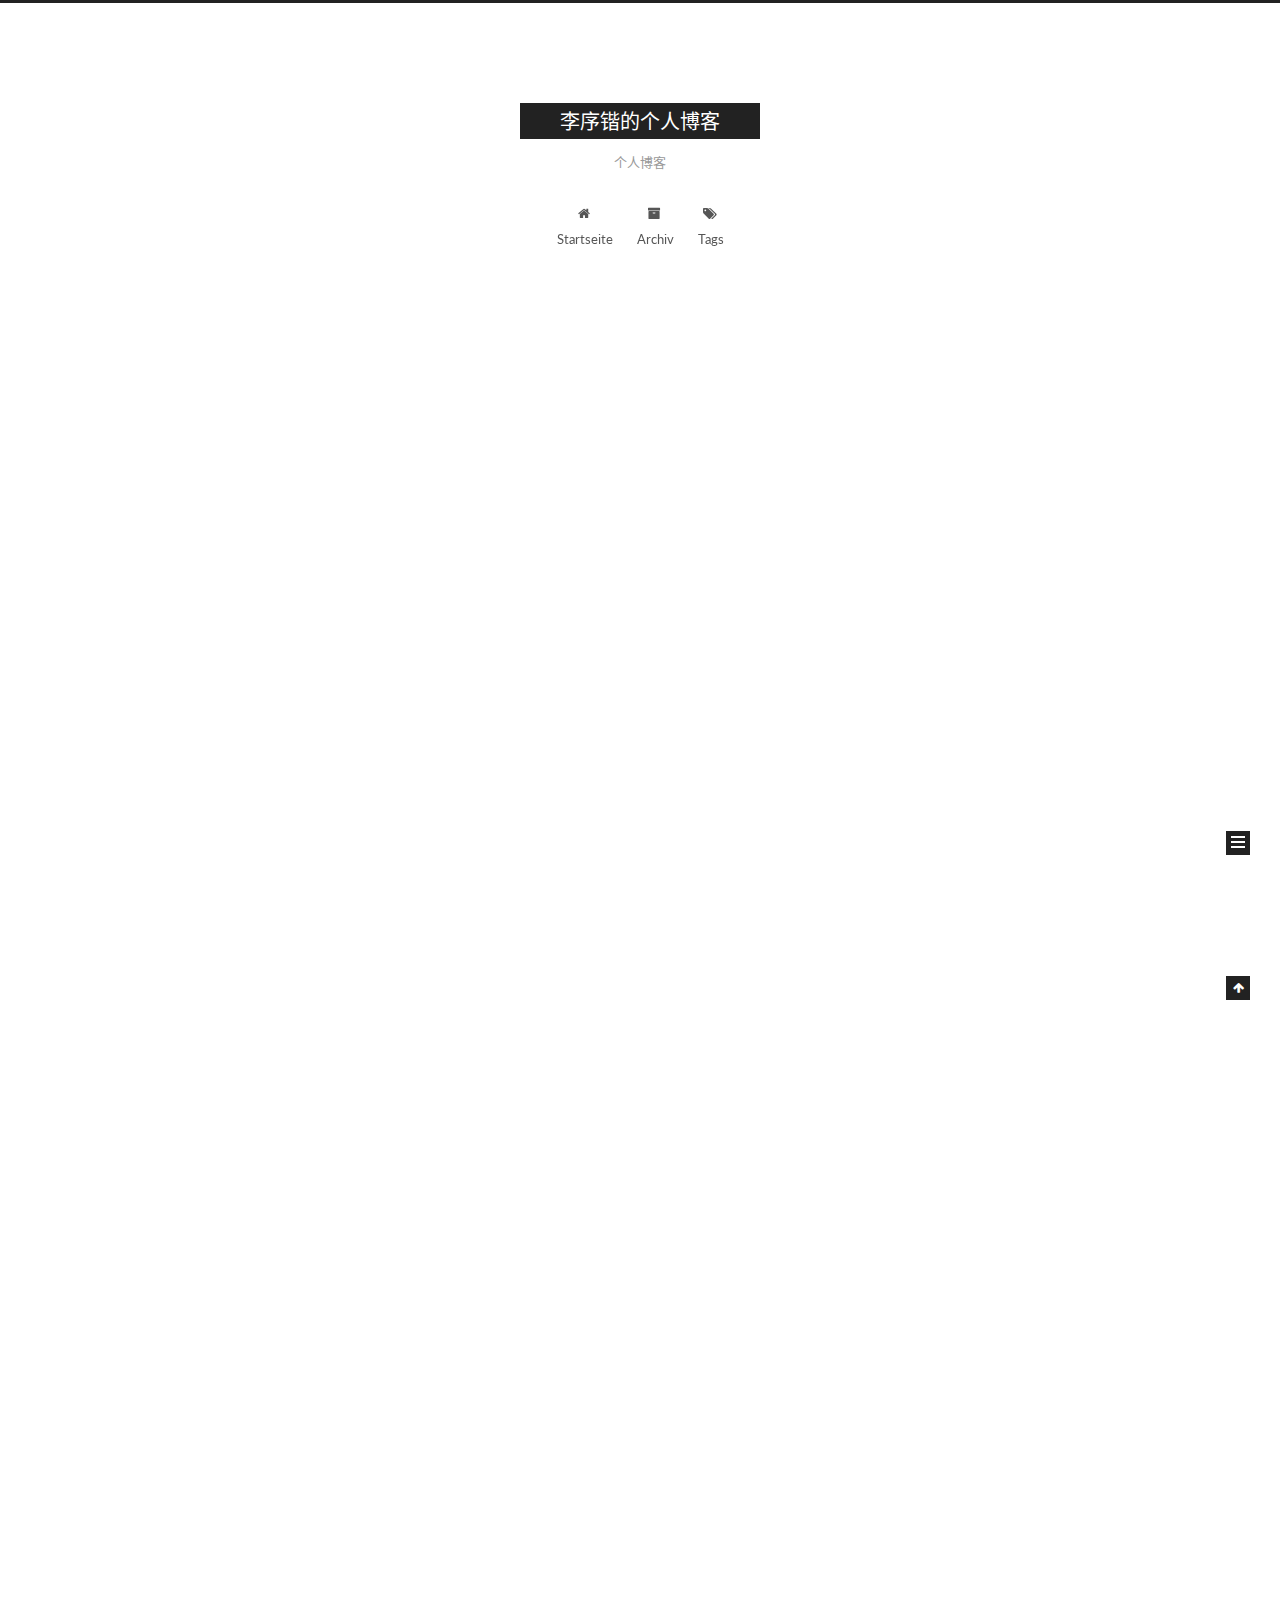
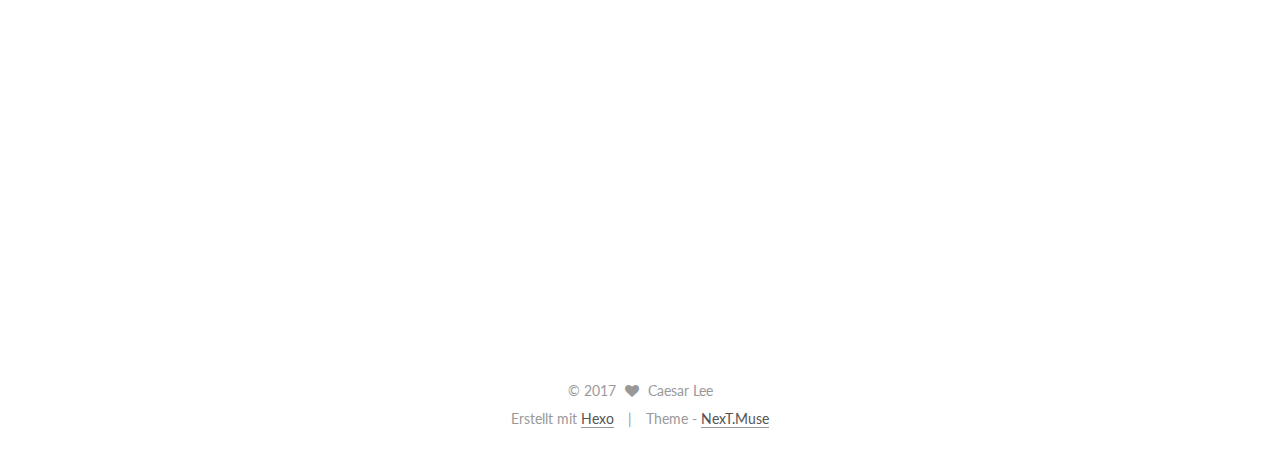
==== commit f52695db: "Site updated: 2017-05-09 17:00:17" ====
--- a/index.html
+++ b/index.html
@@ -1,11 +1,96 @@
-<!DOCTYPE html>
-<html>
+<!doctype html>
+
+
+
+  
+
+
+<html class="theme-next muse use-motion" lang="zh-CN">
 <head>
-  <meta charset="utf-8">
-  
-  <title>李序锴的个人博客</title>
-  <meta name="viewport" content="width=device-width, initial-scale=1, maximum-scale=1">
-  <meta name="description" content="究天人之际，通古今之变，成一家之言。">
+  <meta charset="UTF-8"/>
+<meta http-equiv="X-UA-Compatible" content="IE=edge" />
+<meta name="viewport" content="width=device-width, initial-scale=1, maximum-scale=1"/>
+
+
+
+
+
+
+<meta http-equiv="Cache-Control" content="no-transform" />
+<meta http-equiv="Cache-Control" content="no-siteapp" />
+
+
+
+
+
+
+
+
+
+
+
+
+
+
+
+  
+  
+  <link href="/lib/fancybox/source/jquery.fancybox.css?v=2.1.5" rel="stylesheet" type="text/css" />
+
+
+
+
+  
+  
+  
+  
+
+  
+    
+    
+  
+
+  
+
+  
+
+  
+
+  
+
+  
+    
+    
+    <link href="//fonts.googleapis.com/css?family=Lato:300,300italic,400,400italic,700,700italic&subset=latin,latin-ext" rel="stylesheet" type="text/css">
+  
+
+
+
+
+
+
+<link href="/lib/font-awesome/css/font-awesome.min.css?v=4.6.2" rel="stylesheet" type="text/css" />
+
+<link href="/css/main.css?v=5.1.1" rel="stylesheet" type="text/css" />
+
+
+  <meta name="keywords" content="Hexo, NexT" />
+
+
+
+
+
+
+
+
+  <link rel="shortcut icon" type="image/x-icon" href="/favicon.ico?v=5.1.1" />
+
+
+
+
+
+
+<meta name="description" content="究天人之际，通古今之变，成一家之言。">
 <meta property="og:type" content="website">
 <meta property="og:title" content="李序锴的个人博客">
 <meta property="og:url" content="http://xukaiLee.com/index.html">
@@ -14,120 +99,341 @@
 <meta name="twitter:card" content="summary">
 <meta name="twitter:title" content="李序锴的个人博客">
 <meta name="twitter:description" content="究天人之际，通古今之变，成一家之言。">
-  
-    <link rel="alternate" href="/atom.xml" title="李序锴的个人博客" type="application/atom+xml">
-  
-  
-    <link rel="icon" href="/favicon.png">
-  
-  
-    <link href="//fonts.googleapis.com/css?family=Source+Code+Pro" rel="stylesheet" type="text/css">
-  
-  <link rel="stylesheet" href="/css/style.css">
-  
-
+
+
+
+<script type="text/javascript" id="hexo.configurations">
+  var NexT = window.NexT || {};
+  var CONFIG = {
+    root: '/',
+    scheme: 'Muse',
+    sidebar: {"position":"left","display":"post","offset":12,"offset_float":0,"b2t":false,"scrollpercent":false},
+    fancybox: true,
+    motion: true,
+    duoshuo: {
+      userId: '0',
+      author: 'Author'
+    },
+    algolia: {
+      applicationID: '',
+      apiKey: '',
+      indexName: '',
+      hits: {"per_page":10},
+      labels: {"input_placeholder":"Search for Posts","hits_empty":"We didn't find any results for the search: ${query}","hits_stats":"${hits} results found in ${time} ms"}
+    }
+  };
+</script>
+
+
+
+  <link rel="canonical" href="http://xukaiLee.com/"/>
+
+
+
+
+
+  <title>李序锴的个人博客</title>
 </head>
 
-<body>
-  <div id="container">
-    <div id="wrap">
-      <header id="header">
-  <div id="banner"></div>
-  <div id="header-outer" class="outer">
-    <div id="header-title" class="inner">
-      <h1 id="logo-wrap">
-        <a href="/" id="logo">李序锴的个人博客</a>
-      </h1>
-      
-        <h2 id="subtitle-wrap">
-          <a href="/" id="subtitle">个人博客</a>
-        </h2>
-      
-    </div>
-    <div id="header-inner" class="inner">
-      <nav id="main-nav">
-        <a id="main-nav-toggle" class="nav-icon"></a>
-        
-          <a class="main-nav-link" href="/">Home</a>
-        
-          <a class="main-nav-link" href="/archives">Archives</a>
-        
-      </nav>
-      <nav id="sub-nav">
-        
-          <a id="nav-rss-link" class="nav-icon" href="/atom.xml" title="RSS Feed"></a>
-        
-        <a id="nav-search-btn" class="nav-icon" title="搜索"></a>
-      </nav>
-      <div id="search-form-wrap">
-        <form action="//google.com/search" method="get" accept-charset="UTF-8" class="search-form"><input type="search" name="q" class="search-form-input" placeholder="Search"><button type="submit" class="search-form-submit">&#xF002;</button><input type="hidden" name="sitesearch" value="http://xukaiLee.com"></form>
-      </div>
-    </div>
+<body itemscope itemtype="http://schema.org/WebPage" lang="zh-CN">
+
+  
+
+
+
+
+
+
+
+
+
+
+
+
+
+
+  
+  
+    
+  
+
+  <div class="container sidebar-position-left 
+   page-home 
+ ">
+    <div class="headband"></div>
+
+    <header id="header" class="header" itemscope itemtype="http://schema.org/WPHeader">
+      <div class="header-inner"><div class="site-brand-wrapper">
+  <div class="site-meta ">
+    
+
+    <div class="custom-logo-site-title">
+      <a href="/"  class="brand" rel="start">
+        <span class="logo-line-before"><i></i></span>
+        <span class="site-title">李序锴的个人博客</span>
+        <span class="logo-line-after"><i></i></span>
+      </a>
+    </div>
+      
+        <p class="site-subtitle">个人博客</p>
+      
   </div>
-</header>
-      <div class="outer">
-        <section id="main">
-  
-    <article id="post-通读《明朝那些事儿》有感" class="article article-type-post" itemscope itemprop="blogPost">
-  <div class="article-meta">
-    <a href="/2017/05/09/通读《明朝那些事儿》有感/" class="article-date">
-  <time datetime="2017-05-09T08:51:29.000Z" itemprop="datePublished">2017-05-09</time>
-</a>
-    
+
+  <div class="site-nav-toggle">
+    <button>
+      <span class="btn-bar"></span>
+      <span class="btn-bar"></span>
+      <span class="btn-bar"></span>
+    </button>
   </div>
-  <div class="article-inner">
-    
-    
-      <header class="article-header">
-        
-  
-    <h1 itemprop="name">
-      <a class="article-title" href="/2017/05/09/通读《明朝那些事儿》有感/">通读《明朝那些事儿》有感</a>
-    </h1>
-  
-
+</div>
+
+<nav class="site-nav">
+  
+
+  
+    <ul id="menu" class="menu">
+      
+        
+        <li class="menu-item menu-item-home">
+          <a href="/" rel="section">
+            
+              <i class="menu-item-icon fa fa-fw fa-home"></i> <br />
+            
+            Startseite
+          </a>
+        </li>
+      
+        
+        <li class="menu-item menu-item-archives">
+          <a href="/archives" rel="section">
+            
+              <i class="menu-item-icon fa fa-fw fa-archive"></i> <br />
+            
+            Archiv
+          </a>
+        </li>
+      
+        
+        <li class="menu-item menu-item-tags">
+          <a href="/tags" rel="section">
+            
+              <i class="menu-item-icon fa fa-fw fa-tags"></i> <br />
+            
+            Tags
+          </a>
+        </li>
+      
+
+      
+    </ul>
+  
+
+  
+</nav>
+
+
+
+ </div>
+    </header>
+
+    <main id="main" class="main">
+      <div class="main-inner">
+        <div class="content-wrap">
+          <div id="content" class="content">
+            
+  <section id="posts" class="posts-expand">
+    
+      
+
+  
+
+  
+  
+  
+
+  <article class="post post-type-normal " itemscope itemtype="http://schema.org/Article">
+    <link itemprop="mainEntityOfPage" href="http://xukaiLee.com/2017/05/09/通读《明朝那些事儿》有感/">
+
+    <span hidden itemprop="author" itemscope itemtype="http://schema.org/Person">
+      <meta itemprop="name" content="Caesar Lee">
+      <meta itemprop="description" content="">
+      <meta itemprop="image" content="/images/avatar.gif">
+    </span>
+
+    <span hidden itemprop="publisher" itemscope itemtype="http://schema.org/Organization">
+      <meta itemprop="name" content="李序锴的个人博客">
+    </span>
+
+    
+      <header class="post-header">
+
+        
+        
+          <h1 class="post-title" itemprop="name headline">
+                
+                <a class="post-title-link" href="/2017/05/09/通读《明朝那些事儿》有感/" itemprop="url">通读《明朝那些事儿》有感</a></h1>
+        
+
+        <div class="post-meta">
+          <span class="post-time">
+            
+              <span class="post-meta-item-icon">
+                <i class="fa fa-calendar-o"></i>
+              </span>
+              
+                <span class="post-meta-item-text">Veröffentlicht am</span>
+              
+              <time title="Post created" itemprop="dateCreated datePublished" datetime="2017-05-09T16:51:29+08:00">
+                2017-05-09
+              </time>
+            
+
+            
+
+            
+          </span>
+
+          
+
+          
+            
+          
+
+          
+          
+
+          
+
+          
+
+          
+
+        </div>
       </header>
     
-    <div class="article-entry" itemprop="articleBody">
-      
-        <p>两个多月的时间读完了九卷版的《明朝那些事儿》，大明王朝276年的历史、历经16位性格各异的皇帝以及各色的首辅、言官。老实说之前对于大明王朝的最初印象是来源自于高晓松的讲述，肆意谩骂不顾危局的迂腐言官、贪生怕死屈服于强权的贰臣、多年不上早朝的慵懒君王等等事例让我对这个死于内讧的帝国充满了恶感。然而一套全书通读下来，虽然称述的是同样的事实，但是却转变而成了复杂的情绪。野蛮的廷杖、专权的太监都是这个王朝不堪的过往，然而就是这个王朝孕育出了功至三不朽的王阳明、忠于国家挽狂澜于既倒的于谦、强势为王朝续命的张居正。一束阳光投于物体之上，有些人看到的是其闪光的一面、有些人则专注于阳光背后躲藏的阴影，而我希望自己同时注视到这两者，不至于让自己陷入到偏听偏信的漩涡当中。</p>
-
-      
-    </div>
-    <footer class="article-footer">
-      <a data-url="http://xukaiLee.com/2017/05/09/通读《明朝那些事儿》有感/" data-id="cj2hbiiwy0002fki1z26hdpj3" class="article-share-link">Share</a>
-      
+
+    <div class="post-body" itemprop="articleBody">
+
+      
+      
+
+      
+        
+          
+            <p>两个多月的时间读完了九卷版的《明朝那些事儿》，大明王朝276年的历史、历经16位性格各异的皇帝以及各色的首辅、言官。老实说之前对于大明王朝的最初印象是来源自于高晓松的讲述，肆意谩骂不顾危局的迂腐言官、贪生怕死屈服于强权的贰臣、多年不上早朝的慵懒君王等等事例让我对这个死于内讧的帝国充满了恶感。然而一套全书通读下来，虽然称述的是同样的事实，但是却转变而成了复杂的情绪。野蛮的廷杖、专权的太监都是这个王朝不堪的过往，然而就是这个王朝孕育出了功至三不朽的王阳明、忠于国家挽狂澜于既倒的于谦、强势为王朝续命的张居正。一束阳光投于物体之上，有些人看到的是其闪光的一面、有些人则专注于阳光背后躲藏的阴影，而我希望自己同时注视到这两者，不至于让自己陷入到偏听偏信的漩涡当中。</p>
+
+          
+        
+      
+    </div>
+
+    <div>
+      
+    </div>
+
+    <div>
+      
+    </div>
+
+    <div>
+      
+    </div>
+
+    <footer class="post-footer">
+      
+
+      
+
+      
+
+      
+      
+        <div class="post-eof"></div>
       
     </footer>
-  </div>
-  
-</article>
-
-
-  
-    <article id="post-FCC与指数型组织" class="article article-type-post" itemscope itemprop="blogPost">
-  <div class="article-meta">
-    <a href="/2017/05/09/FCC与指数型组织/" class="article-date">
-  <time datetime="2017-05-09T02:04:26.000Z" itemprop="datePublished">2017-05-09</time>
-</a>
-    
-  </div>
-  <div class="article-inner">
-    
-    
-      <header class="article-header">
-        
-  
-    <h1 itemprop="name">
-      <a class="article-title" href="/2017/05/09/FCC与指数型组织/">FCC与指数型组织</a>
-    </h1>
-  
-
+  </article>
+
+
+    
+      
+
+  
+
+  
+  
+  
+
+  <article class="post post-type-normal " itemscope itemtype="http://schema.org/Article">
+    <link itemprop="mainEntityOfPage" href="http://xukaiLee.com/2017/05/09/FCC与指数型组织/">
+
+    <span hidden itemprop="author" itemscope itemtype="http://schema.org/Person">
+      <meta itemprop="name" content="Caesar Lee">
+      <meta itemprop="description" content="">
+      <meta itemprop="image" content="/images/avatar.gif">
+    </span>
+
+    <span hidden itemprop="publisher" itemscope itemtype="http://schema.org/Organization">
+      <meta itemprop="name" content="李序锴的个人博客">
+    </span>
+
+    
+      <header class="post-header">
+
+        
+        
+          <h1 class="post-title" itemprop="name headline">
+                
+                <a class="post-title-link" href="/2017/05/09/FCC与指数型组织/" itemprop="url">FCC与指数型组织</a></h1>
+        
+
+        <div class="post-meta">
+          <span class="post-time">
+            
+              <span class="post-meta-item-icon">
+                <i class="fa fa-calendar-o"></i>
+              </span>
+              
+                <span class="post-meta-item-text">Veröffentlicht am</span>
+              
+              <time title="Post created" itemprop="dateCreated datePublished" datetime="2017-05-09T10:04:26+08:00">
+                2017-05-09
+              </time>
+            
+
+            
+
+            
+          </span>
+
+          
+
+          
+            
+          
+
+          
+          
+
+          
+
+          
+
+          
+
+        </div>
       </header>
     
-    <div class="article-entry" itemprop="articleBody">
-      
-        <p>一、FCC所拥有的指数型特征</p>
+
+    <div class="post-body" itemprop="articleBody">
+
+      
+      
+
+      
+        
+          
+            <p>一、FCC所拥有的指数型特征</p>
 <p>FreeCodeCamp 是一个基于 MEAN 架构的开源社区，它可以帮助人们学习编程以及构建他们的非盈利项目，内容以前端为主。是Quincy Larson于两年前创办 ，截止现在已经发展成为一个30万开发者的社区, 通过游戏化的代码挑战，来吸引新手学习编程，布置项目，并在社区里给予实时的帮助，同时，为 NPO 组织给予技术支持。 倡导学习编程最好的方式就是实践，所以你需要花费你的绝大部分时间去做练习、项目。</p>
 <p>核心特征：M宏大 T变革 P目标</p>
 <p>FCC目标：人人编程（自由编程）、支持NPO组织、技术交流提升、拥抱迎接第四次信息化浪潮（站在浪潮之巅）</p>
@@ -150,42 +456,117 @@
 <p>2、创意小黑板，集聚社群成员创意（提供投票功能检验创意热度），热度较高且具有可行性的项目则进入下一阶段</p>
 <p>3、创意发起人作为项目负责人自由组队编程开始实施项目</p>
 
-      
-    </div>
-    <footer class="article-footer">
-      <a data-url="http://xukaiLee.com/2017/05/09/FCC与指数型组织/" data-id="cj2hbiiwp0000fki1r0uh9yn9" class="article-share-link">Share</a>
-      
+          
+        
+      
+    </div>
+
+    <div>
+      
+    </div>
+
+    <div>
+      
+    </div>
+
+    <div>
+      
+    </div>
+
+    <footer class="post-footer">
+      
+
+      
+
+      
+
+      
+      
+        <div class="post-eof"></div>
       
     </footer>
-  </div>
-  
-</article>
-
-
-  
-    <article id="post-hello-world" class="article article-type-post" itemscope itemprop="blogPost">
-  <div class="article-meta">
-    <a href="/2017/05/08/hello-world/" class="article-date">
-  <time datetime="2017-05-08T02:18:07.696Z" itemprop="datePublished">2017-05-08</time>
-</a>
-    
-  </div>
-  <div class="article-inner">
-    
-    
-      <header class="article-header">
-        
-  
-    <h1 itemprop="name">
-      <a class="article-title" href="/2017/05/08/hello-world/">Hello World</a>
-    </h1>
-  
-
+  </article>
+
+
+    
+      
+
+  
+
+  
+  
+  
+
+  <article class="post post-type-normal " itemscope itemtype="http://schema.org/Article">
+    <link itemprop="mainEntityOfPage" href="http://xukaiLee.com/2017/05/08/hello-world/">
+
+    <span hidden itemprop="author" itemscope itemtype="http://schema.org/Person">
+      <meta itemprop="name" content="Caesar Lee">
+      <meta itemprop="description" content="">
+      <meta itemprop="image" content="/images/avatar.gif">
+    </span>
+
+    <span hidden itemprop="publisher" itemscope itemtype="http://schema.org/Organization">
+      <meta itemprop="name" content="李序锴的个人博客">
+    </span>
+
+    
+      <header class="post-header">
+
+        
+        
+          <h1 class="post-title" itemprop="name headline">
+                
+                <a class="post-title-link" href="/2017/05/08/hello-world/" itemprop="url">Hello World</a></h1>
+        
+
+        <div class="post-meta">
+          <span class="post-time">
+            
+              <span class="post-meta-item-icon">
+                <i class="fa fa-calendar-o"></i>
+              </span>
+              
+                <span class="post-meta-item-text">Veröffentlicht am</span>
+              
+              <time title="Post created" itemprop="dateCreated datePublished" datetime="2017-05-08T10:18:07+08:00">
+                2017-05-08
+              </time>
+            
+
+            
+
+            
+          </span>
+
+          
+
+          
+            
+          
+
+          
+          
+
+          
+
+          
+
+          
+
+        </div>
       </header>
     
-    <div class="article-entry" itemprop="articleBody">
-      
-        <p>Welcome to <a href="https://hexo.io/" target="_blank" rel="external">Hexo</a>! This is your very first post. Check <a href="https://hexo.io/docs/" target="_blank" rel="external">documentation</a> for more info. If you get any problems when using Hexo, you can find the answer in <a href="https://hexo.io/docs/troubleshooting.html" target="_blank" rel="external">troubleshooting</a> or you can ask me on <a href="https://github.com/hexojs/hexo/issues" target="_blank" rel="external">GitHub</a>.</p>
+
+    <div class="post-body" itemprop="articleBody">
+
+      
+      
+
+      
+        
+          
+            <p>Welcome to <a href="https://hexo.io/" target="_blank" rel="external">Hexo</a>! This is your very first post. Check <a href="https://hexo.io/docs/" target="_blank" rel="external">documentation</a> for more info. If you get any problems when using Hexo, you can find the answer in <a href="https://hexo.io/docs/troubleshooting.html" target="_blank" rel="external">troubleshooting</a> or you can ask me on <a href="https://github.com/hexojs/hexo/issues" target="_blank" rel="external">GitHub</a>.</p>
 <h2 id="Quick-Start"><a href="#Quick-Start" class="headerlink" title="Quick Start"></a>Quick Start</h2><h3 id="Create-a-new-post"><a href="#Create-a-new-post" class="headerlink" title="Create a new post"></a>Create a new post</h3><figure class="highlight bash"><table><tr><td class="gutter"><pre><div class="line">1</div></pre></td><td class="code"><pre><div class="line">$ hexo new <span class="string">"My New Post"</span></div></pre></td></tr></table></figure>
 <p>More info: <a href="https://hexo.io/docs/writing.html" target="_blank" rel="external">Writing</a></p>
 <h3 id="Run-server"><a href="#Run-server" class="headerlink" title="Run server"></a>Run server</h3><figure class="highlight bash"><table><tr><td class="gutter"><pre><div class="line">1</div></pre></td><td class="code"><pre><div class="line">$ hexo server</div></pre></td></tr></table></figure>
@@ -195,96 +576,282 @@
 <h3 id="Deploy-to-remote-sites"><a href="#Deploy-to-remote-sites" class="headerlink" title="Deploy to remote sites"></a>Deploy to remote sites</h3><figure class="highlight bash"><table><tr><td class="gutter"><pre><div class="line">1</div></pre></td><td class="code"><pre><div class="line">$ hexo deploy</div></pre></td></tr></table></figure>
 <p>More info: <a href="https://hexo.io/docs/deployment.html" target="_blank" rel="external">Deployment</a></p>
 
-      
-    </div>
-    <footer class="article-footer">
-      <a data-url="http://xukaiLee.com/2017/05/08/hello-world/" data-id="cj2hbiiwu0001fki1fn7qdn0b" class="article-share-link">Share</a>
-      
+          
+        
+      
+    </div>
+
+    <div>
+      
+    </div>
+
+    <div>
+      
+    </div>
+
+    <div>
+      
+    </div>
+
+    <footer class="post-footer">
+      
+
+      
+
+      
+
+      
+      
+        <div class="post-eof"></div>
       
     </footer>
+  </article>
+
+
+    
+  </section>
+
+  
+
+
+          </div>
+          
+
+
+          
+
+        </div>
+        
+          
+  
+  <div class="sidebar-toggle">
+    <div class="sidebar-toggle-line-wrap">
+      <span class="sidebar-toggle-line sidebar-toggle-line-first"></span>
+      <span class="sidebar-toggle-line sidebar-toggle-line-middle"></span>
+      <span class="sidebar-toggle-line sidebar-toggle-line-last"></span>
+    </div>
   </div>
-  
-</article>
-
-
-  
-
-</section>
-        
-          <aside id="sidebar">
-  
-    
-
-  
-    
-
-  
-    
-  
-    
-  <div class="widget-wrap">
-    <h3 class="widget-title">归档</h3>
-    <div class="widget">
-      <ul class="archive-list"><li class="archive-list-item"><a class="archive-list-link" href="/archives/2017/05/">五月 2017</a></li></ul>
-    </div>
+
+  <aside id="sidebar" class="sidebar">
+    <div class="sidebar-inner">
+
+      
+
+      
+
+      <section class="site-overview sidebar-panel sidebar-panel-active">
+        <div class="site-author motion-element" itemprop="author" itemscope itemtype="http://schema.org/Person">
+          <img class="site-author-image" itemprop="image"
+               src="/images/avatar.gif"
+               alt="Caesar Lee" />
+          <p class="site-author-name" itemprop="name">Caesar Lee</p>
+           
+              <p class="site-description motion-element" itemprop="description">究天人之际，通古今之变，成一家之言。</p>
+          
+        </div>
+        <nav class="site-state motion-element">
+
+          
+            <div class="site-state-item site-state-posts">
+              <a href="/archives">
+                <span class="site-state-item-count">3</span>
+                <span class="site-state-item-name">Artikel</span>
+              </a>
+            </div>
+          
+
+          
+
+          
+
+        </nav>
+
+        
+
+        <div class="links-of-author motion-element">
+          
+        </div>
+
+        
+        
+
+        
+        
+
+        
+
+
+      </section>
+
+      
+
+      
+
+    </div>
+  </aside>
+
+
+        
+      </div>
+    </main>
+
+    <footer id="footer" class="footer">
+      <div class="footer-inner">
+        <div class="copyright" >
+  
+  &copy; 
+  <span itemprop="copyrightYear">2017</span>
+  <span class="with-love">
+    <i class="fa fa-heart"></i>
+  </span>
+  <span class="author" itemprop="copyrightHolder">Caesar Lee</span>
+</div>
+
+
+<div class="powered-by">
+  Erstellt mit  <a class="theme-link" href="https://hexo.io">Hexo</a>
+</div>
+
+<div class="theme-info">
+  Theme -
+  <a class="theme-link" href="https://github.com/iissnan/hexo-theme-next">
+    NexT.Muse
+  </a>
+</div>
+
+
+        
+
+        
+      </div>
+    </footer>
+
+    
+      <div class="back-to-top">
+        <i class="fa fa-arrow-up"></i>
+        
+      </div>
+    
+
   </div>
 
-
-  
-    
-  <div class="widget-wrap">
-    <h3 class="widget-title">最新文章</h3>
-    <div class="widget">
-      <ul>
-        
-          <li>
-            <a href="/2017/05/09/通读《明朝那些事儿》有感/">通读《明朝那些事儿》有感</a>
-          </li>
-        
-          <li>
-            <a href="/2017/05/09/FCC与指数型组织/">FCC与指数型组织</a>
-          </li>
-        
-          <li>
-            <a href="/2017/05/08/hello-world/">Hello World</a>
-          </li>
-        
-      </ul>
-    </div>
-  </div>
-
-  
-</aside>
-        
-      </div>
-      <footer id="footer">
-  
-  <div class="outer">
-    <div id="footer-info" class="inner">
-      &copy; 2017 Caesar Lee<br>
-      Powered by <a href="http://hexo.io/" target="_blank">Hexo</a>
-    </div>
-  </div>
-</footer>
-    </div>
-    <nav id="mobile-nav">
-  
-    <a href="/" class="mobile-nav-link">Home</a>
-  
-    <a href="/archives" class="mobile-nav-link">Archives</a>
-  
-</nav>
-    
-
-<script src="//ajax.googleapis.com/ajax/libs/jquery/2.0.3/jquery.min.js"></script>
-
-
-  <link rel="stylesheet" href="/fancybox/jquery.fancybox.css">
-  <script src="/fancybox/jquery.fancybox.pack.js"></script>
-
-
-<script src="/js/script.js"></script>
-
-  </div>
+  
+
+<script type="text/javascript">
+  if (Object.prototype.toString.call(window.Promise) !== '[object Function]') {
+    window.Promise = null;
+  }
+</script>
+
+
+
+
+
+
+
+
+
+  
+
+
+
+
+
+
+
+
+
+
+
+
+  
+  <script type="text/javascript" src="/lib/jquery/index.js?v=2.1.3"></script>
+
+  
+  <script type="text/javascript" src="/lib/fastclick/lib/fastclick.min.js?v=1.0.6"></script>
+
+  
+  <script type="text/javascript" src="/lib/jquery_lazyload/jquery.lazyload.js?v=1.9.7"></script>
+
+  
+  <script type="text/javascript" src="/lib/velocity/velocity.min.js?v=1.2.1"></script>
+
+  
+  <script type="text/javascript" src="/lib/velocity/velocity.ui.min.js?v=1.2.1"></script>
+
+  
+  <script type="text/javascript" src="/lib/fancybox/source/jquery.fancybox.pack.js?v=2.1.5"></script>
+
+
+  
+
+
+  <script type="text/javascript" src="/js/src/utils.js?v=5.1.1"></script>
+
+  <script type="text/javascript" src="/js/src/motion.js?v=5.1.1"></script>
+
+
+
+  
+  
+
+  
+
+  
+
+
+  <script type="text/javascript" src="/js/src/bootstrap.js?v=5.1.1"></script>
+
+
+
+  
+
+
+  
+
+
+
+
+	
+
+
+
+
+
+  
+
+
+
+
+
+  
+
+
+
+
+
+  
+
+
+
+
+
+
+  
+
+
+
+
+
+  
+
+  
+
+  
+
+  
+
+  
+
 </body>
-</html>+</html>
--- a/css/main.css
+++ b/css/main.css
@@ -0,0 +1,2547 @@
+/* normalize.css v3.0.2 | MIT License | git.io/normalize */
+html {
+  font-family: sans-serif; /* 1 */
+  -ms-text-size-adjust: 100%; /* 2 */
+  -webkit-text-size-adjust: 100%; /* 2 */
+}
+body {
+  margin: 0;
+}
+article,
+aside,
+details,
+figcaption,
+figure,
+footer,
+header,
+hgroup,
+main,
+menu,
+nav,
+section,
+summary {
+  display: block;
+}
+audio,
+canvas,
+progress,
+video {
+  display: inline-block; /* 1 */
+  vertical-align: baseline; /* 2 */
+}
+audio:not([controls]) {
+  display: none;
+  height: 0;
+}
+[hidden],
+template {
+  display: none;
+}
+a {
+  background-color: transparent;
+}
+a:active,
+a:hover {
+  outline: 0;
+}
+abbr[title] {
+  border-bottom: 1px dotted;
+}
+b,
+strong {
+  font-weight: bold;
+}
+dfn {
+  font-style: italic;
+}
+h1 {
+  font-size: 2em;
+  margin: 0.67em 0;
+}
+mark {
+  background: #ff0;
+  color: #000;
+}
+small {
+  font-size: 80%;
+}
+sub,
+sup {
+  font-size: 75%;
+  line-height: 0;
+  position: relative;
+  vertical-align: baseline;
+}
+sup {
+  top: -0.5em;
+}
+sub {
+  bottom: -0.25em;
+}
+img {
+  border: 0;
+}
+svg:not(:root) {
+  overflow: hidden;
+}
+figure {
+  margin: 1em 40px;
+}
+hr {
+  -moz-box-sizing: content-box;
+  box-sizing: content-box;
+  height: 0;
+}
+pre {
+  overflow: auto;
+}
+code,
+kbd,
+pre,
+samp {
+  font-family: monospace, monospace;
+  font-size: 1em;
+}
+button,
+input,
+optgroup,
+select,
+textarea {
+  color: inherit; /* 1 */
+  font: inherit; /* 2 */
+  margin: 0; /* 3 */
+}
+button {
+  overflow: visible;
+}
+button,
+select {
+  text-transform: none;
+}
+button,
+html input[type="button"],
+input[type="reset"],
+input[type="submit"] {
+  -webkit-appearance: button; /* 2 */
+  cursor: pointer; /* 3 */
+}
+button[disabled],
+html input[disabled] {
+  cursor: default;
+}
+button::-moz-focus-inner,
+input::-moz-focus-inner {
+  border: 0;
+  padding: 0;
+}
+input {
+  line-height: normal;
+}
+input[type="checkbox"],
+input[type="radio"] {
+  box-sizing: border-box; /* 1 */
+  padding: 0; /* 2 */
+}
+input[type="number"]::-webkit-inner-spin-button,
+input[type="number"]::-webkit-outer-spin-button {
+  height: auto;
+}
+input[type="search"] {
+  -webkit-appearance: textfield; /* 1 */
+  -moz-box-sizing: content-box;
+  -webkit-box-sizing: content-box; /* 2 */
+  box-sizing: content-box;
+}
+input[type="search"]::-webkit-search-cancel-button,
+input[type="search"]::-webkit-search-decoration {
+  -webkit-appearance: none;
+}
+fieldset {
+  border: 1px solid #c0c0c0;
+  margin: 0 2px;
+  padding: 0.35em 0.625em 0.75em;
+}
+legend {
+  border: 0; /* 1 */
+  padding: 0; /* 2 */
+}
+textarea {
+  overflow: auto;
+}
+optgroup {
+  font-weight: bold;
+}
+table {
+  border-collapse: collapse;
+  border-spacing: 0;
+}
+td,
+th {
+  padding: 0;
+}
+::selection {
+  background: #262a30;
+  color: #fff;
+}
+body {
+  position: relative;
+  font-family: 'Lato', "PingFang SC", "Microsoft YaHei", sans-serif;
+  font-size: 14px;
+  line-height: 2;
+  color: #555;
+  background: #fff;
+}
+@media (max-width: 767px) {
+  body {
+    padding-right: 0 !important;
+  }
+}
+@media (min-width: 768px) and (max-width: 991px) {
+  body {
+    padding-right: 0 !important;
+  }
+}
+@media (min-width: 1600px) {
+  body {
+    font-size: 16px;
+  }
+}
+h1,
+h2,
+h3,
+h4,
+h5,
+h6 {
+  margin: 0;
+  padding: 0;
+  font-weight: bold;
+  line-height: 1.5;
+  font-family: 'Lato', "PingFang SC", "Microsoft YaHei", sans-serif;
+}
+h2,
+h3,
+h4,
+h5,
+h6 {
+  margin: 20px 0 15px;
+}
+h1 {
+  font-size: 22px;
+}
+@media (max-width: 767px) {
+  h1 {
+    font-size: 18px;
+  }
+}
+h2 {
+  font-size: 20px;
+}
+@media (max-width: 767px) {
+  h2 {
+    font-size: 16px;
+  }
+}
+h3 {
+  font-size: 18px;
+}
+@media (max-width: 767px) {
+  h3 {
+    font-size: 14px;
+  }
+}
+h4 {
+  font-size: 16px;
+}
+@media (max-width: 767px) {
+  h4 {
+    font-size: 12px;
+  }
+}
+h5 {
+  font-size: 14px;
+}
+@media (max-width: 767px) {
+  h5 {
+    font-size: 10px;
+  }
+}
+h6 {
+  font-size: 12px;
+}
+@media (max-width: 767px) {
+  h6 {
+    font-size: 8px;
+  }
+}
+p {
+  margin: 0 0 25px 0;
+}
+a {
+  color: #555;
+  text-decoration: none;
+  border-bottom: 1px solid #999;
+  word-wrap: break-word;
+}
+a:hover {
+  color: #222;
+  border-bottom-color: #222;
+}
+blockquote {
+  margin: 0;
+  padding: 0;
+}
+img {
+  display: block;
+  margin: auto;
+  max-width: 100%;
+  height: auto;
+}
+hr {
+  margin: 40px 0;
+  height: 3px;
+  border: none;
+  background-color: #ddd;
+  background-image: repeating-linear-gradient(-45deg, #fff, #fff 4px, transparent 4px, transparent 8px);
+}
+blockquote {
+  padding: 0 15px;
+  color: #666;
+  border-left: 4px solid #ddd;
+}
+blockquote cite::before {
+  content: "-";
+  padding: 0 5px;
+}
+dt {
+  font-weight: 700;
+}
+dd {
+  margin: 0;
+  padding: 0;
+}
+.text-left {
+  text-align: left;
+}
+.text-center {
+  text-align: center;
+}
+.text-right {
+  text-align: right;
+}
+.text-justify {
+  text-align: justify;
+}
+.text-nowrap {
+  white-space: nowrap;
+}
+.text-lowercase {
+  text-transform: lowercase;
+}
+.text-uppercase {
+  text-transform: uppercase;
+}
+.text-capitalize {
+  text-transform: capitalize;
+}
+.center-block {
+  display: block;
+  margin-left: auto;
+  margin-right: auto;
+}
+.clearfix:before,
+.clearfix:after {
+  content: " ";
+  display: table;
+}
+.clearfix:after {
+  clear: both;
+}
+.pullquote {
+  width: 45%;
+}
+.pullquote.left {
+  float: left;
+  margin-left: 5px;
+  margin-right: 10px;
+}
+.pullquote.right {
+  float: right;
+  margin-left: 10px;
+  margin-right: 5px;
+}
+.affix.affix.affix {
+  position: fixed;
+}
+.translation {
+  margin-top: -20px;
+  font-size: 14px;
+  color: #999;
+}
+.scrollbar-measure {
+  width: 100px;
+  height: 100px;
+  overflow: scroll;
+  position: absolute;
+  top: -9999px;
+}
+.use-motion .motion-element {
+  opacity: 0;
+}
+table {
+  margin: 20px 0;
+  width: 100%;
+  border-collapse: collapse;
+  border-spacing: 0;
+  border: 1px solid #ddd;
+  font-size: 14px;
+  table-layout: fixed;
+  word-wrap: break-all;
+}
+table>tbody>tr:nth-of-type(odd) {
+  background-color: #f9f9f9;
+}
+table>tbody>tr:hover {
+  background-color: #f5f5f5;
+}
+caption,
+th,
+td {
+  padding: 8px;
+  text-align: left;
+  vertical-align: middle;
+  font-weight: normal;
+}
+th,
+td {
+  border-bottom: 3px solid #ddd;
+  border-right: 1px solid #eee;
+}
+th {
+  padding-bottom: 10px;
+  font-weight: 700;
+}
+td {
+  border-bottom-width: 1px;
+}
+html,
+body {
+  height: 100%;
+}
+.container {
+  position: relative;
+  min-height: 100%;
+}
+.header-inner {
+  margin: 0 auto;
+  padding: 100px 0 70px;
+  width: 700px;
+}
+@media (min-width: 1600px) {
+  .container .header-inner {
+    width: 900px;
+  }
+}
+.main {
+  padding-bottom: 150px;
+}
+.main-inner {
+  margin: 0 auto;
+  width: 700px;
+}
+@media (min-width: 1600px) {
+  .container .main-inner {
+    width: 900px;
+  }
+}
+.footer {
+  position: absolute;
+  left: 0;
+  bottom: 0;
+  width: 100%;
+  min-height: 50px;
+}
+.footer-inner {
+  box-sizing: border-box;
+  margin: 20px auto;
+  width: 700px;
+}
+@media (min-width: 1600px) {
+  .container .footer-inner {
+    width: 900px;
+  }
+}
+pre,
+.highlight {
+  overflow: auto;
+  margin: 20px 0;
+  padding: 0;
+  font-size: 13px;
+  color: #4d4d4c;
+  background: #f7f7f7;
+  line-height: 1.6;
+}
+pre,
+code {
+  font-family: consolas, Menlo, "PingFang SC", "Microsoft YaHei", monospace;
+}
+code {
+  padding: 2px 4px;
+  word-wrap: break-word;
+  color: #555;
+  background: #eee;
+  border-radius: 3px;
+  font-size: 13px;
+}
+pre code {
+  padding: 0;
+  color: #4d4d4c;
+  background: none;
+  text-shadow: none;
+}
+.highlight {
+  border-radius: 1px;
+}
+.highlight pre {
+  border: none;
+  margin: 0;
+  padding: 10px 0;
+}
+.highlight table {
+  margin: 0;
+  width: auto;
+  border: none;
+}
+.highlight td {
+  border: none;
+  padding: 0;
+}
+.highlight figcaption {
+  font-size: 1em;
+  color: #4d4d4c;
+  line-height: 1em;
+  margin-bottom: 1em;
+}
+.highlight figcaption:before,
+.highlight figcaption:after {
+  content: " ";
+  display: table;
+}
+.highlight figcaption:after {
+  clear: both;
+}
+.highlight figcaption a {
+  float: right;
+  color: #4d4d4c;
+}
+.highlight figcaption a:hover {
+  border-bottom-color: #4d4d4c;
+}
+.highlight .gutter pre {
+  padding-left: 10px;
+  padding-right: 10px;
+  color: #869194;
+  text-align: right;
+  background-color: #eff2f3;
+}
+.highlight .code pre {
+  width: 100%;
+  padding-left: 10px;
+  padding-right: 10px;
+  background-color: #f7f7f7;
+}
+.highlight .line {
+  height: 20px;
+}
+.gutter {
+  -webkit-user-select: none;
+  -moz-user-select: none;
+  -ms-user-select: none;
+  user-select: none;
+}
+.gist table {
+  width: auto;
+}
+.gist table td {
+  border: none;
+}
+pre .deletion {
+  background: #fdd;
+}
+pre .addition {
+  background: #dfd;
+}
+pre .meta {
+  color: #8959a8;
+}
+pre .comment {
+  color: #8e908c;
+}
+pre .variable,
+pre .attribute,
+pre .tag,
+pre .regexp,
+pre .ruby .constant,
+pre .xml .tag .title,
+pre .xml .pi,
+pre .xml .doctype,
+pre .html .doctype,
+pre .css .id,
+pre .css .class,
+pre .css .pseudo {
+  color: #c82829;
+}
+pre .number,
+pre .preprocessor,
+pre .built_in,
+pre .literal,
+pre .params,
+pre .constant,
+pre .command {
+  color: #f5871f;
+}
+pre .ruby .class .title,
+pre .css .rules .attribute,
+pre .string,
+pre .value,
+pre .inheritance,
+pre .header,
+pre .ruby .symbol,
+pre .xml .cdata,
+pre .special,
+pre .number,
+pre .formula {
+  color: #718c00;
+}
+pre .title,
+pre .css .hexcolor {
+  color: #3e999f;
+}
+pre .function,
+pre .python .decorator,
+pre .python .title,
+pre .ruby .function .title,
+pre .ruby .title .keyword,
+pre .perl .sub,
+pre .javascript .title,
+pre .coffeescript .title {
+  color: #4271ae;
+}
+pre .keyword,
+pre .javascript .function {
+  color: #8959a8;
+}
+.full-image.full-image.full-image {
+  border: none;
+  max-width: 100%;
+  width: auto;
+  margin: 20px auto;
+}
+@media (min-width: 992px) {
+  .full-image.full-image.full-image {
+    max-width: none;
+    width: 110%;
+    margin: 25px -5%;
+  }
+}
+.blockquote-center,
+.page-home .post-type-quote blockquote,
+.page-post-detail .post-type-quote blockquote {
+  position: relative;
+  margin: 40px 0;
+  padding: 0;
+  border-left: none;
+  text-align: center;
+}
+.blockquote-center::before,
+.page-home .post-type-quote blockquote::before,
+.page-post-detail .post-type-quote blockquote::before,
+.blockquote-center::after,
+.page-home .post-type-quote blockquote::after,
+.page-post-detail .post-type-quote blockquote::after {
+  position: absolute;
+  content: ' ';
+  display: block;
+  width: 100%;
+  height: 24px;
+  opacity: 0.2;
+  background-repeat: no-repeat;
+  background-position: 0 -6px;
+  background-size: 22px 22px;
+}
+.blockquote-center::before,
+.page-home .post-type-quote blockquote::before,
+.page-post-detail .post-type-quote blockquote::before {
+  top: -20px;
+  background-image: url("../images/quote-l.svg");
+  border-top: 1px solid #ccc;
+}
+.blockquote-center::after,
+.page-home .post-type-quote blockquote::after,
+.page-post-detail .post-type-quote blockquote::after {
+  bottom: -20px;
+  background-image: url("../images/quote-r.svg");
+  border-bottom: 1px solid #ccc;
+  background-position: 100% 8px;
+}
+.blockquote-center p,
+.page-home .post-type-quote blockquote p,
+.page-post-detail .post-type-quote blockquote p,
+.blockquote-center div,
+.page-home .post-type-quote blockquote div,
+.page-post-detail .post-type-quote blockquote div {
+  text-align: center;
+}
+.post .post-body .group-picture img {
+  box-sizing: border-box;
+  padding: 0 3px;
+  border: none;
+}
+.post .group-picture-row {
+  overflow: hidden;
+  margin-top: 6px;
+}
+.post .group-picture-row:first-child {
+  margin-top: 0;
+}
+.post .group-picture-column {
+  float: left;
+}
+.page-post-detail .post-body .group-picture-column {
+  float: none;
+  margin-top: 10px;
+  width: auto !important;
+}
+.page-post-detail .post-body .group-picture-column img {
+  margin: 0 auto;
+}
+.page-archive .group-picture-container {
+  overflow: hidden;
+}
+.page-archive .group-picture-row {
+  float: left;
+}
+.page-archive .group-picture-row:first-child {
+  margin-top: 6px;
+}
+.page-archive .group-picture-column {
+  max-width: 150px;
+  max-height: 150px;
+}
+.note {
+  padding: 20px;
+  margin: 20px 0;
+  border: 1px solid #eee;
+  border-left-width: 5px;
+  border-radius: 3px;
+}
+.note h2,
+.note h3,
+.note h4,
+.note h5,
+.note h6 {
+  margin-top: 0;
+  margin-bottom: 5px;
+}
+.note p:last-child {
+  margin-bottom: 0;
+}
+.note code {
+  border-radius: 3px;
+}
+.note+.note {
+  margin-top: -5px;
+}
+.default {
+  border-left-color: #777;
+}
+.default h2,
+.default h3,
+.default h4,
+.default h5,
+.default h6 {
+  color: #777;
+}
+.primary {
+  border-left-color: #428bca;
+}
+.primary h2,
+.primary h3,
+.primary h4,
+.primary h5,
+.primary h6 {
+  color: #428bca;
+}
+.success {
+  border-left-color: #5cb85c;
+}
+.success h2,
+.success h3,
+.success h4,
+.success h5,
+.success h6 {
+  color: #5cb85c;
+}
+.danger {
+  border-left-color: #d9534f;
+}
+.danger h2,
+.danger h3,
+.danger h4,
+.danger h5,
+.danger h6 {
+  color: #d9534f;
+}
+.warning {
+  border-left-color: #f0ad4e;
+}
+.warning h2,
+.warning h3,
+.warning h4,
+.warning h5,
+.warning h6 {
+  color: #f0ad4e;
+}
+.info {
+  border-left-color: #5bc0de;
+}
+.info h2,
+.info h3,
+.info h4,
+.info h5,
+.info h6 {
+  color: #5bc0de;
+}
+.btn {
+  display: inline-block;
+  padding: 0 20px;
+  font-size: 14px;
+  color: #fff;
+  background: #222;
+  border: 2px solid #222;
+  text-decoration: none;
+  border-radius: 0;
+  transition-property: background-color;
+  transition-duration: 0.2s;
+  transition-timing-function: ease-in-out;
+  transition-delay: 0s;
+}
+.btn:hover,
+.post-button .btn:hover {
+  border-color: #222;
+  color: #222;
+  background: #fff;
+}
+.btn-bar {
+  display: block;
+  width: 22px;
+  height: 2px;
+  background: #555;
+  border-radius: 1px;
+}
+.btn-bar+.btn-bar {
+  margin-top: 4px;
+}
+.pagination {
+  margin: 120px 0 40px;
+  text-align: center;
+  border-top: 1px solid #eee;
+}
+.page-number-basic,
+.pagination .prev,
+.pagination .next,
+.pagination .page-number,
+.pagination .space {
+  display: inline-block;
+  position: relative;
+  top: -1px;
+  margin: 0 10px;
+  padding: 0 10px;
+  line-height: 30px;
+}
+@media (max-width: 767px) {
+  .page-number-basic,
+  .pagination .prev,
+  .pagination .next,
+  .pagination .page-number,
+  .pagination .space {
+    margin: 0 5px;
+  }
+}
+.pagination .prev,
+.pagination .next,
+.pagination .page-number {
+  border-bottom: 0;
+  border-top: 1px solid #eee;
+  transition-property: border-color;
+  transition-duration: 0.2s;
+  transition-timing-function: ease-in-out;
+  transition-delay: 0s;
+}
+.pagination .prev:hover,
+.pagination .next:hover,
+.pagination .page-number:hover {
+  border-top-color: #222;
+}
+.pagination .space {
+  padding: 0;
+  margin: 0;
+}
+.pagination .prev {
+  margin-left: 0;
+}
+.pagination .next {
+  margin-right: 0;
+}
+.pagination .page-number.current {
+  color: #fff;
+  background: #ccc;
+  border-top-color: #ccc;
+}
+@media (max-width: 767px) {
+  .pagination {
+    border-top: none;
+  }
+  .pagination .prev,
+  .pagination .next,
+  .pagination .page-number {
+    margin-bottom: 10px;
+    border-top: 0;
+    border-bottom: 1px solid #eee;
+  }
+  .pagination .prev:hover,
+  .pagination .next:hover,
+  .pagination .page-number:hover {
+    border-bottom-color: #222;
+  }
+}
+.comments {
+  margin: 60px 20px 0;
+}
+.tag-cloud {
+  text-align: center;
+}
+.tag-cloud a {
+  display: inline-block;
+  margin: 10px;
+}
+.back-to-top {
+  box-sizing: border-box;
+  position: fixed;
+  bottom: -100px;
+  right: 30px;
+  z-index: 1050;
+  padding: 0 6px;
+  width: 24px;
+  background: #222;
+  font-size: 12px;
+  opacity: 1;
+  color: #fff;
+  cursor: pointer;
+  text-align: center;
+  -webkit-transform: translateZ(0);
+  transition-property: bottom;
+  transition-duration: 0.2s;
+  transition-timing-function: ease-in-out;
+  transition-delay: 0s;
+}
+@media (max-width: 767px) {
+  .back-to-top {
+    display: none;
+  }
+}
+@media (min-width: 768px) and (max-width: 991px) {
+  .back-to-top {
+    display: none;
+  }
+}
+.back-to-top.back-to-top-on {
+  bottom: 19px;
+}
+.header {
+  background: transparent;
+}
+.header-inner {
+  position: relative;
+}
+.headband {
+  height: 3px;
+  background: #222;
+}
+.site-meta {
+  margin: 0;
+  text-align: center;
+}
+@media (max-width: 767px) {
+  .site-meta {
+    text-align: center;
+  }
+}
+.brand {
+  position: relative;
+  display: inline-block;
+  padding: 0 40px;
+  color: #fff;
+  background: #222;
+  border-bottom: none;
+}
+.brand:hover {
+  color: #fff;
+}
+.logo {
+  display: inline-block;
+  margin-right: 5px;
+  line-height: 36px;
+  vertical-align: top;
+}
+.site-title {
+  display: inline-block;
+  vertical-align: top;
+  line-height: 36px;
+  font-size: 20px;
+  font-weight: normal;
+  font-family: 'Lato', "PingFang SC", "Microsoft YaHei", sans-serif;
+}
+.site-subtitle {
+  margin-top: 10px;
+  font-size: 13px;
+  color: #999;
+}
+.use-motion .brand {
+  opacity: 0;
+}
+.use-motion .logo,
+.use-motion .site-title,
+.use-motion .site-subtitle {
+  opacity: 0;
+  position: relative;
+  top: -10px;
+}
+.site-nav-toggle {
+  display: none;
+  position: absolute;
+  top: 10px;
+  left: 10px;
+}
+@media (max-width: 767px) {
+  .site-nav-toggle {
+    display: block;
+  }
+}
+.site-nav-toggle button {
+  margin-top: 2px;
+  padding: 9px 10px;
+  background: transparent;
+  border: none;
+}
+@media (max-width: 767px) {
+  .site-nav {
+    display: none;
+    margin: 0 -10px;
+    padding: 0 10px;
+    clear: both;
+    border-top: 1px solid #ddd;
+  }
+}
+@media (min-width: 768px) and (max-width: 991px) {
+  .site-nav {
+    display: block !important;
+  }
+}
+@media (min-width: 992px) {
+  .site-nav {
+    display: block !important;
+  }
+}
+.menu {
+  margin-top: 20px;
+  padding-left: 0;
+  text-align: center;
+}
+.menu .menu-item {
+  display: inline-block;
+  margin: 0 10px;
+  list-style: none;
+}
+@media screen and (max-width: 767px) {
+  .menu .menu-item {
+    margin-top: 10px;
+  }
+}
+.menu .menu-item a {
+  display: block;
+  font-size: 13px;
+  line-height: inherit;
+  border-bottom: 1px solid transparent;
+  transition-property: border-color;
+  transition-duration: 0.2s;
+  transition-timing-function: ease-in-out;
+  transition-delay: 0s;
+}
+.menu .menu-item a:hover {
+  border-bottom-color: #222;
+}
+.menu .menu-item .fa {
+  margin-right: 5px;
+}
+.use-motion .menu-item {
+  opacity: 0;
+}
+.post-body {
+  font-family: 'Lato', "PingFang SC", "Microsoft YaHei", sans-serif;
+}
+@media (max-width: 767px) {
+  .post-body {
+    word-break: break-word;
+  }
+}
+.post-body .fancybox img {
+  display: block !important;
+  margin: 0 auto;
+  cursor: pointer;
+  cursor: zoom-in;
+  cursor: -webkit-zoom-in;
+}
+.post-body .image-caption,
+.post-body .figure .caption {
+  margin: 10px auto 15px;
+  text-align: center;
+  font-size: 14px;
+  color: #999;
+  font-weight: bold;
+  line-height: 1;
+}
+.post-sticky-flag {
+  display: inline-block;
+  font-size: 16px;
+  -ms-transform: rotate(30deg);
+  -webkit-transform: rotate(30deg);
+  -moz-transform: rotate(30deg);
+  -ms-transform: rotate(30deg);
+  -o-transform: rotate(30deg);
+  transform: rotate(30deg);
+}
+.posts-expand {
+  padding-top: 40px;
+}
+@media (max-width: 767px) {
+  .posts-expand {
+    margin: 0 20px;
+  }
+  .post-body pre {
+    padding: 10px;
+  }
+  .post-body pre .gutter pre {
+    padding-right: 10px;
+  }
+  .post-body .highlight {
+    margin-left: 0px;
+    margin-right: 0px;
+    padding: 0;
+  }
+  .post-body .highlight .gutter pre {
+    padding-right: 10px;
+  }
+}
+@media (min-width: 992px) {
+  .posts-expand .post-body {
+    text-align: justify;
+  }
+}
+.posts-expand .post-body h2,
+.posts-expand .post-body h3,
+.posts-expand .post-body h4,
+.posts-expand .post-body h5,
+.posts-expand .post-body h6 {
+  padding-top: 10px;
+}
+.posts-expand .post-body h2 .header-anchor,
+.posts-expand .post-body h3 .header-anchor,
+.posts-expand .post-body h4 .header-anchor,
+.posts-expand .post-body h5 .header-anchor,
+.posts-expand .post-body h6 .header-anchor {
+  float: right;
+  margin-left: 10px;
+  color: #ccc;
+  border-bottom-style: none;
+  visibility: hidden;
+}
+.posts-expand .post-body h2 .header-anchor:hover,
+.posts-expand .post-body h3 .header-anchor:hover,
+.posts-expand .post-body h4 .header-anchor:hover,
+.posts-expand .post-body h5 .header-anchor:hover,
+.posts-expand .post-body h6 .header-anchor:hover {
+  color: inherit;
+}
+.posts-expand .post-body h2:hover .header-anchor,
+.posts-expand .post-body h3:hover .header-anchor,
+.posts-expand .post-body h4:hover .header-anchor,
+.posts-expand .post-body h5:hover .header-anchor,
+.posts-expand .post-body h6:hover .header-anchor {
+  visibility: visible;
+}
+.posts-expand .post-body ul li {
+  list-style: circle;
+}
+.posts-expand .post-body img {
+  box-sizing: border-box;
+  margin: auto;
+  padding: 3px;
+  border: 1px solid #ddd;
+}
+.posts-expand .fancybox img {
+  margin: 0 auto;
+}
+@media (max-width: 767px) {
+  .posts-collapse {
+    margin: 0 20px;
+  }
+  .posts-collapse .post-title,
+  .posts-collapse .post-meta {
+    display: block;
+    width: auto;
+    text-align: left;
+  }
+}
+.posts-collapse {
+  position: relative;
+  z-index: 1010;
+  margin-left: 55px;
+}
+.posts-collapse::after {
+  content: " ";
+  position: absolute;
+  top: 20px;
+  left: 0;
+  margin-left: -2px;
+  width: 4px;
+  height: 100%;
+  background: #f5f5f5;
+  z-index: -1;
+}
+@media (max-width: 767px) {
+  .posts-collapse {
+    margin: 0 20px;
+  }
+}
+.posts-collapse .collection-title {
+  position: relative;
+  margin: 60px 0;
+}
+.posts-collapse .collection-title h2 {
+  margin-left: 20px;
+}
+.posts-collapse .collection-title small {
+  color: #bbb;
+  margin-left: 5px;
+}
+.posts-collapse .collection-title::before {
+  content: " ";
+  position: absolute;
+  left: 0;
+  top: 50%;
+  margin-left: -4px;
+  margin-top: -4px;
+  width: 8px;
+  height: 8px;
+  background: #bbb;
+  border-radius: 50%;
+}
+.posts-collapse .post {
+  margin: 30px 0;
+}
+.posts-collapse .post-header {
+  position: relative;
+  transition-duration: 0.2s;
+  transition-timing-function: ease-in-out;
+  transition-delay: 0s;
+  transition-property: border;
+  border-bottom: 1px dashed #ccc;
+}
+.posts-collapse .post-header::before {
+  content: " ";
+  position: absolute;
+  left: 0;
+  top: 12px;
+  width: 6px;
+  height: 6px;
+  margin-left: -4px;
+  background: #bbb;
+  border-radius: 50%;
+  border: 1px solid #fff;
+  transition-duration: 0.2s;
+  transition-timing-function: ease-in-out;
+  transition-delay: 0s;
+  transition-property: background;
+}
+.posts-collapse .post-header:hover {
+  border-bottom-color: #666;
+}
+.posts-collapse .post-header:hover::before {
+  background: #222;
+}
+.posts-collapse .post-meta {
+  position: absolute;
+  font-size: 12px;
+  left: 20px;
+  top: 5px;
+}
+.posts-collapse .post-comments-count {
+  display: none;
+}
+.posts-collapse .post-title {
+  margin-left: 60px;
+  font-size: 16px;
+  font-weight: normal;
+  line-height: inherit;
+}
+.posts-collapse .post-title::after {
+  margin-left: 3px;
+  opacity: 0.6;
+}
+.posts-collapse .post-title a {
+  color: #666;
+  border-bottom: none;
+}
+.page-home .post-type-quote .post-header,
+.page-post-detail .post-type-quote .post-header,
+.page-home .post-type-quote .post-tags,
+.page-post-detail .post-type-quote .post-tags {
+  display: none;
+}
+.posts-expand .post-title {
+  font-size: 26px;
+  text-align: center;
+  word-break: break-word;
+  font-weight: 400;
+}
+@media (max-width: 767px) {
+  .posts-expand .post-title {
+    font-size: 22px;
+  }
+}
+.posts-expand .post-title-link {
+  display: inline-block;
+  position: relative;
+  color: #555;
+  border-bottom: none;
+  line-height: 1.2;
+  vertical-align: top;
+}
+.posts-expand .post-title-link::before {
+  content: "";
+  position: absolute;
+  width: 100%;
+  height: 2px;
+  bottom: 0;
+  left: 0;
+  background-color: #000;
+  visibility: hidden;
+  -webkit-transform: scaleX(0);
+  -moz-transform: scaleX(0);
+  -ms-transform: scaleX(0);
+  -o-transform: scaleX(0);
+  transform: scaleX(0);
+  transition-duration: 0.2s;
+  transition-timing-function: ease-in-out;
+  transition-delay: 0s;
+}
+.posts-expand .post-title-link:hover::before {
+  visibility: visible;
+  -webkit-transform: scaleX(1);
+  -moz-transform: scaleX(1);
+  -ms-transform: scaleX(1);
+  -o-transform: scaleX(1);
+  transform: scaleX(1);
+}
+.posts-expand .post-title-link .fa {
+  font-size: 16px;
+}
+.posts-expand .post-meta {
+  margin: 3px 0 60px 0;
+  color: #999;
+  font-family: 'Lato', "PingFang SC", "Microsoft YaHei", sans-serif;
+  font-size: 12px;
+  text-align: center;
+}
+.posts-expand .post-meta .post-category-list {
+  display: inline-block;
+  margin: 0;
+  padding: 3px;
+}
+.posts-expand .post-meta .post-category-list-link {
+  color: #999;
+}
+.posts-expand .post-meta .post-description {
+  font-size: 14px;
+  margin-top: 2px;
+}
+.post-wordcount {
+  display: inline-block;
+}
+.post-meta-divider {
+  margin: 0 0.5em;
+}
+.post-meta-item-icon {
+  margin-right: 3px;
+}
+@media (min-width: 768px) and (max-width: 991px) {
+  .post-meta-item-icon {
+    display: inline-block;
+  }
+}
+@media (max-width: 767px) {
+  .post-meta-item-icon {
+    display: inline-block;
+  }
+}
+@media (min-width: 768px) and (max-width: 991px) {
+  .post-meta-item-text {
+    display: none;
+  }
+}
+@media (max-width: 767px) {
+  .post-meta-item-text {
+    display: none;
+  }
+}
+@media (max-width: 767px) {
+  .posts-expand .post-comments-count {
+    display: none;
+  }
+}
+.social-like {
+  font-size: 14px;
+  height: 20px;
+  text-align: center;
+  border-top: 1px solid #eee;
+  padding-top: 9px;
+  margin-top: 45px;
+  display: flex;
+  justify-content: center;
+}
+.vk_like {
+  width: 85px;
+  height: 21px;
+  padding-top: 7px;
+  align-self: center;
+}
+.fb_like {
+  height: 30px;
+  align-self: center;
+}
+.post-button {
+  margin-top: 50px;
+}
+.post-button .btn {
+  color: #fff;
+  font-size: 14px;
+  background: #222;
+  border-radius: 0;
+  line-height: 2;
+  margin: 0 4px 8px 4px;
+}
+.post-button .fa-fw {
+  width: 1.285714285714286em;
+  text-align: left;
+}
+.posts-expand .post-tags {
+  margin-top: 40px;
+  text-align: center;
+}
+.posts-expand .post-tags a {
+  display: inline-block;
+  margin-right: 10px;
+  font-size: 13px;
+}
+.post-nav {
+  display: table;
+  margin-top: 15px;
+  width: 100%;
+  border-top: 1px solid #eee;
+}
+.post-nav-divider {
+  display: table-cell;
+  width: 10%;
+}
+.post-nav-item {
+  display: table-cell;
+  padding: 10px 0 0 0;
+  width: 45%;
+  vertical-align: top;
+}
+.post-nav-item a {
+  position: relative;
+  display: block;
+  line-height: 25px;
+  font-size: 14px;
+  color: #555;
+  border-bottom: none;
+}
+.post-nav-item a:hover {
+  color: #222;
+  border-bottom: none;
+}
+.post-nav-item a:active {
+  top: 2px;
+}
+.post-nav-item .fa {
+  position: absolute;
+  top: 8px;
+  left: 0;
+  font-size: 12px;
+}
+.post-nav-next a {
+  padding-left: 15px;
+}
+.post-nav-prev {
+  text-align: right;
+}
+.post-nav-prev a {
+  padding-right: 15px;
+}
+.post-nav-prev .fa {
+  right: 0;
+  left: auto;
+}
+.posts-expand .post-eof {
+  display: block;
+  margin: 80px auto 60px;
+  width: 8%;
+  height: 1px;
+  background: #ccc;
+  text-align: center;
+}
+.post:last-child .post-eof.post-eof.post-eof {
+  display: none;
+}
+.post-gallery {
+  display: table;
+  table-layout: fixed;
+  width: 100%;
+  border-collapse: separate;
+}
+.post-gallery-row {
+  display: table-row;
+}
+.post-gallery .post-gallery-img {
+  display: table-cell;
+  text-align: center;
+  vertical-align: middle;
+  border: none;
+}
+.post-gallery .post-gallery-img img {
+  max-width: 100%;
+  max-height: 100%;
+  border: none;
+}
+.fancybox-close,
+.fancybox-close:hover {
+  border: none;
+}
+.sidebar {
+  position: fixed;
+  right: 0;
+  top: 0;
+  bottom: 0;
+  width: 0;
+  z-index: 1040;
+  box-shadow: inset 0 2px 6px #000;
+  background: #222;
+  -webkit-transform: translateZ(0);
+}
+.sidebar a {
+  color: #999;
+  border-bottom-color: #555;
+}
+.sidebar a:hover {
+  color: #eee;
+}
+@media (min-width: 768px) and (max-width: 991px) {
+  .sidebar {
+    display: none !important;
+  }
+}
+@media (max-width: 767px) {
+  .sidebar {
+    display: none !important;
+  }
+}
+.sidebar-inner {
+  position: relative;
+  padding: 20px 10px;
+  color: #999;
+  text-align: center;
+}
+.sidebar-toggle {
+  position: fixed;
+  right: 30px;
+  bottom: 45px;
+  width: 14px;
+  height: 14px;
+  padding: 5px;
+  background: #222;
+  line-height: 0;
+  z-index: 1050;
+  cursor: pointer;
+  -webkit-transform: translateZ(0);
+}
+@media (min-width: 768px) and (max-width: 991px) {
+  .sidebar-toggle {
+    display: none;
+  }
+}
+@media (max-width: 767px) {
+  .sidebar-toggle {
+    display: none;
+  }
+}
+.sidebar-toggle-line {
+  position: relative;
+  display: inline-block;
+  vertical-align: top;
+  height: 2px;
+  width: 100%;
+  background: #fff;
+  margin-top: 3px;
+}
+.sidebar-toggle-line:first-child {
+  margin-top: 0;
+}
+.site-author-image {
+  display: block;
+  margin: 0 auto;
+  padding: 2px;
+  max-width: 96px;
+  height: auto;
+  border: 2px solid #333;
+}
+.site-author-name {
+  margin: 5px 0 0;
+  text-align: center;
+  color: #f5f5f5;
+  font-weight: normal;
+}
+.site-description {
+  margin-top: 5px;
+  text-align: center;
+  font-size: 14px;
+  color: #999;
+}
+.site-state {
+  overflow: hidden;
+  line-height: 1.4;
+  white-space: nowrap;
+  text-align: center;
+}
+.site-state-item {
+  display: inline-block;
+  padding: 0 15px;
+  border-left: 1px solid #333;
+}
+.site-state-item:first-child {
+  border-left: none;
+}
+.site-state-item a {
+  border-bottom: none;
+}
+.site-state-item-count {
+  display: block;
+  text-align: center;
+  color: inherit;
+  font-weight: 600;
+  font-size: 18px;
+}
+.site-state-item-name {
+  font-size: 13px;
+  color: inherit;
+}
+.feed-link {
+  margin-top: 20px;
+}
+.feed-link a {
+  display: inline-block;
+  padding: 0 15px;
+  color: #fc6423;
+  border: 1px solid #fc6423;
+  border-radius: 4px;
+}
+.feed-link a i {
+  color: #fc6423;
+  font-size: 14px;
+}
+.feed-link a:hover {
+  color: #fff;
+  background: #fc6423;
+}
+.feed-link a:hover i {
+  color: #fff;
+}
+.links-of-author {
+  margin-top: 20px;
+}
+.links-of-author a {
+  display: inline-block;
+  vertical-align: middle;
+  margin-right: 10px;
+  margin-bottom: 10px;
+  border-bottom-color: #555;
+  font-size: 13px;
+}
+.links-of-author a:before {
+  display: inline-block;
+  vertical-align: middle;
+  margin-right: 3px;
+  content: " ";
+  width: 4px;
+  height: 4px;
+  border-radius: 50%;
+  background: #ffb4f0;
+}
+.links-of-blogroll {
+  font-size: 13px;
+}
+.links-of-blogroll-title {
+  margin-top: 20px;
+  font-size: 14px;
+  font-weight: 600;
+}
+.links-of-blogroll-list {
+  margin: 0;
+  padding: 0;
+  list-style: none;
+}
+.links-of-blogroll-item {
+  padding: 2px 10px;
+}
+.sidebar-nav {
+  margin: 0 0 20px;
+  padding-left: 0;
+}
+.sidebar-nav li {
+  display: inline-block;
+  cursor: pointer;
+  border-bottom: 1px solid transparent;
+  font-size: 14px;
+  color: #555;
+}
+.sidebar-nav li:hover {
+  color: #f5f5f5;
+}
+.page-post-detail .sidebar-nav-toc {
+  padding: 0 5px;
+}
+.page-post-detail .sidebar-nav-overview {
+  margin-left: 10px;
+}
+.sidebar-nav .sidebar-nav-active {
+  color: #87daff;
+  border-bottom-color: #87daff;
+}
+.sidebar-nav .sidebar-nav-active:hover {
+  color: #87daff;
+}
+.sidebar-panel {
+  display: none;
+}
+.sidebar-panel-active {
+  display: block;
+}
+.post-toc-empty {
+  font-size: 14px;
+  color: #666;
+}
+.post-toc-wrap {
+  overflow: hidden;
+}
+.post-toc {
+  overflow: auto;
+}
+.post-toc ol {
+  margin: 0;
+  padding: 0 2px 5px 10px;
+  text-align: left;
+  list-style: none;
+  font-size: 14px;
+}
+.post-toc ol > ol {
+  padding-left: 0;
+}
+.post-toc ol a {
+  transition-duration: 0.2s;
+  transition-timing-function: ease-in-out;
+  transition-delay: 0s;
+  transition-property: all;
+  color: #999;
+  border-bottom-color: #555;
+}
+.post-toc ol a:hover {
+  color: #ccc;
+  border-bottom-color: #ccc;
+}
+.post-toc .nav-item {
+  overflow: hidden;
+  text-overflow: ellipsis;
+  white-space: nowrap;
+  line-height: 1.8;
+}
+.post-toc .nav .nav-child {
+  display: none;
+}
+.post-toc .nav .active > .nav-child {
+  display: block;
+}
+.post-toc .nav .active-current > .nav-child {
+  display: block;
+}
+.post-toc .nav .active-current > .nav-child > .nav-item {
+  display: block;
+}
+.post-toc .nav .active > a {
+  color: #87daff;
+  border-bottom-color: #87daff;
+}
+.post-toc .nav .active-current > a {
+  color: #87daff;
+}
+.post-toc .nav .active-current > a:hover {
+  color: #87daff;
+}
+.footer {
+  font-size: 14px;
+  color: #999;
+}
+.footer img {
+  border: none;
+}
+.footer-inner {
+  text-align: center;
+}
+.with-love {
+  display: inline-block;
+  margin: 0 5px;
+}
+.powered-by,
+.theme-info {
+  display: inline-block;
+}
+.powered-by {
+  margin-right: 10px;
+}
+.powered-by::after {
+  content: "|";
+  padding-left: 10px;
+}
+.cc-license {
+  margin-top: 10px;
+  text-align: center;
+}
+.cc-license .cc-opacity {
+  opacity: 0.7;
+  border-bottom: none;
+}
+.cc-license .cc-opacity:hover {
+  opacity: 0.9;
+}
+.cc-license img {
+  display: inline-block;
+}
+.theme-next #ds-thread #ds-reset {
+  color: #555;
+}
+.theme-next #ds-thread #ds-reset .ds-replybox {
+  margin-bottom: 30px;
+}
+.theme-next #ds-thread #ds-reset .ds-replybox .ds-avatar,
+.theme-next #ds-reset .ds-avatar img {
+  box-shadow: none;
+}
+.theme-next #ds-thread #ds-reset .ds-textarea-wrapper {
+  border-color: #c7d4e1;
+  background: none;
+  border-top-right-radius: 3px;
+  border-top-left-radius: 3px;
+}
+.theme-next #ds-thread #ds-reset .ds-textarea-wrapper textarea {
+  height: 60px;
+}
+.theme-next #ds-reset .ds-rounded-top {
+  border-radius: 0;
+}
+.theme-next #ds-thread #ds-reset .ds-post-toolbar {
+  box-sizing: border-box;
+  border: 1px solid #c7d4e1;
+  background: #f6f8fa;
+}
+.theme-next #ds-thread #ds-reset .ds-post-options {
+  height: 40px;
+  border: none;
+  background: none;
+}
+.theme-next #ds-thread #ds-reset .ds-toolbar-buttons {
+  top: 11px;
+}
+.theme-next #ds-thread #ds-reset .ds-sync {
+  top: 5px;
+}
+.theme-next #ds-thread #ds-reset .ds-post-button {
+  top: 4px;
+  right: 5px;
+  width: 90px;
+  height: 30px;
+  border: 1px solid #c5ced7;
+  border-radius: 3px;
+  background-image: linear-gradient(#fbfbfc, #f5f7f9);
+  color: #60676d;
+}
+.theme-next #ds-thread #ds-reset .ds-post-button:hover {
+  background-position: 0 -30px;
+  color: #60676d;
+}
+.theme-next #ds-thread #ds-reset .ds-comments-info {
+  padding: 10px 0;
+}
+.theme-next #ds-thread #ds-reset .ds-sort {
+  display: none;
+}
+.theme-next #ds-thread #ds-reset li.ds-tab a.ds-current {
+  border: none;
+  background: #f6f8fa;
+  color: #60676d;
+}
+.theme-next #ds-thread #ds-reset li.ds-tab a.ds-current:hover {
+  background-color: #e9f0f7;
+  color: #60676d;
+}
+.theme-next #ds-thread #ds-reset li.ds-tab a {
+  border-radius: 2px;
+  padding: 5px;
+}
+.theme-next #ds-thread #ds-reset .ds-login-buttons p {
+  color: #999;
+  line-height: 36px;
+}
+.theme-next #ds-thread #ds-reset .ds-login-buttons .ds-service-list li {
+  height: 28px;
+}
+.theme-next #ds-thread #ds-reset .ds-service-list a {
+  background: none;
+  padding: 5px;
+  border: 1px solid;
+  border-radius: 3px;
+  text-align: center;
+}
+.theme-next #ds-thread #ds-reset .ds-service-list a:hover {
+  color: #fff;
+  background: #666;
+}
+.theme-next #ds-thread #ds-reset .ds-service-list .ds-weibo {
+  color: #fc9b00;
+  border-color: #fc9b00;
+}
+.theme-next #ds-thread #ds-reset .ds-service-list .ds-weibo:hover {
+  background: #fc9b00;
+}
+.theme-next #ds-thread #ds-reset .ds-service-list .ds-qq {
+  color: #60a3ec;
+  border-color: #60a3ec;
+}
+.theme-next #ds-thread #ds-reset .ds-service-list .ds-qq:hover {
+  background: #60a3ec;
+}
+.theme-next #ds-thread #ds-reset .ds-service-list .ds-renren {
+  color: #2e7ac4;
+  border-color: #2e7ac4;
+}
+.theme-next #ds-thread #ds-reset .ds-service-list .ds-renren:hover {
+  background: #2e7ac4;
+}
+.theme-next #ds-thread #ds-reset .ds-service-list .ds-douban {
+  color: #37994c;
+  border-color: #37994c;
+}
+.theme-next #ds-thread #ds-reset .ds-service-list .ds-douban:hover {
+  background: #37994c;
+}
+.theme-next #ds-thread #ds-reset .ds-service-list .ds-kaixin {
+  color: #fef20d;
+  border-color: #fef20d;
+}
+.theme-next #ds-thread #ds-reset .ds-service-list .ds-kaixin:hover {
+  background: #fef20d;
+}
+.theme-next #ds-thread #ds-reset .ds-service-list .ds-netease {
+  color: #f00;
+  border-color: #f00;
+}
+.theme-next #ds-thread #ds-reset .ds-service-list .ds-netease:hover {
+  background: #f00;
+}
+.theme-next #ds-thread #ds-reset .ds-service-list .ds-sohu {
+  color: #ffcb05;
+  border-color: #ffcb05;
+}
+.theme-next #ds-thread #ds-reset .ds-service-list .ds-sohu:hover {
+  background: #ffcb05;
+}
+.theme-next #ds-thread #ds-reset .ds-service-list .ds-baidu {
+  color: #2831e0;
+  border-color: #2831e0;
+}
+.theme-next #ds-thread #ds-reset .ds-service-list .ds-baidu:hover {
+  background: #2831e0;
+}
+.theme-next #ds-thread #ds-reset .ds-service-list .ds-google {
+  color: #166bec;
+  border-color: #166bec;
+}
+.theme-next #ds-thread #ds-reset .ds-service-list .ds-google:hover {
+  background: #166bec;
+}
+.theme-next #ds-thread #ds-reset .ds-service-list .ds-weixin {
+  color: #00ce0d;
+  border-color: #00ce0d;
+}
+.theme-next #ds-thread #ds-reset .ds-service-list .ds-weixin:hover {
+  background: #00ce0d;
+}
+.theme-next #ds-thread #ds-reset .ds-service-list .ds-more-services {
+  border: none;
+}
+.theme-next #ds-thread #ds-reset .ds-service-list .ds-more-services:hover {
+  background: none;
+}
+.theme-next #ds-reset .duoshuo-ua-admin {
+  display: inline-block;
+  color: #f00;
+}
+.theme-next #ds-reset .duoshuo-ua-platform,
+.theme-next #ds-reset .duoshuo-ua-browser {
+  color: #ccc;
+}
+.theme-next #ds-reset .duoshuo-ua-platform .fa,
+.theme-next #ds-reset .duoshuo-ua-browser .fa {
+  display: inline-block;
+  margin-right: 3px;
+}
+.theme-next #ds-reset .duoshuo-ua-separator {
+  display: inline-block;
+  margin-left: 5px;
+}
+.theme-next .this_ua {
+  background-color: #ccc !important;
+  border-radius: 4px;
+  padding: 0 5px !important;
+  margin: 1px 1px !important;
+  border: 1px solid #bbb !important;
+  color: #fff;
+  display: inline-block !important;
+}
+.theme-next .this_ua.admin {
+  background-color: #d9534f !important;
+  border-color: #d9534f !important;
+}
+.theme-next .this_ua.platform.iOS,
+.theme-next .this_ua.platform.Mac,
+.theme-next .this_ua.platform.Windows {
+  background-color: #39b3d7 !important;
+  border-color: #46b8da !important;
+}
+.theme-next .this_ua.platform.Linux {
+  background-color: #3a3a3a !important;
+  border-color: #1f1f1f !important;
+}
+.theme-next .this_ua.platform.Android {
+  background-color: #00c47d !important;
+  border-color: #01b171 !important;
+}
+.theme-next .this_ua.browser.Mobile,
+.theme-next .this_ua.browser.Chrome {
+  background-color: #5cb85c !important;
+  border-color: #4cae4c !important;
+}
+.theme-next .this_ua.browser.Firefox {
+  background-color: #f0ad4e !important;
+  border-color: #eea236 !important;
+}
+.theme-next .this_ua.browser.Maxthon,
+.theme-next .this_ua.browser.IE {
+  background-color: #428bca !important;
+  border-color: #357ebd !important;
+}
+.theme-next .this_ua.browser.baidu,
+.theme-next .this_ua.browser.UCBrowser,
+.theme-next .this_ua.browser.Opera {
+  background-color: #d9534f !important;
+  border-color: #d43f3a !important;
+}
+.theme-next .this_ua.browser.Android,
+.theme-next .this_ua.browser.QQBrowser {
+  background-color: #78ace9 !important;
+  border-color: #4cae4c !important;
+}
+.cloud-tie-wrapper img {
+  display: inline-block;
+}
+.cloud-tie-wrapper .total-txt {
+  font-size: 1em !important;
+}
+.cloud-tie-join-count .join-count {
+  color: #555 !important;
+  font-size: inherit !important;
+  margin: 0 !important;
+}
+.post-spread {
+  margin-top: 20px;
+  text-align: center;
+}
+.jiathis_style {
+  display: inline-block;
+}
+.jiathis_style a {
+  border: none;
+}
+.fa {
+  font-family: FontAwesome !important;
+}
+.post-spread {
+  margin-top: 20px;
+  text-align: center;
+}
+.bdshare-slide-button-box a {
+  border: none;
+}
+.bdsharebuttonbox {
+  display: inline-block;
+}
+.bdsharebuttonbox a {
+  border: none;
+}
+.local-search-pop-overlay {
+  position: fixed;
+  width: 100%;
+  height: 100%;
+  top: 0;
+  left: 0;
+  z-index: 2080;
+  background-color: rgba(0,0,0,0.3);
+}
+.local-search-popup {
+  display: none;
+  position: fixed;
+  top: 10%;
+  left: 50%;
+  margin-left: -350px;
+  width: 700px;
+  height: 80%;
+  padding: 0;
+  background: #fff;
+  color: #333;
+  z-index: 9999;
+  border-radius: 5px;
+}
+@media (max-width: 767px) {
+  .local-search-popup {
+    padding: 0;
+    top: 0;
+    left: 0;
+    margin: 0;
+    width: 100%;
+    height: 100%;
+    border-radius: 0;
+  }
+}
+.local-search-popup ul.search-result-list {
+  padding: 0;
+  margin: 0 5px;
+}
+.local-search-popup p.search-result {
+  border-bottom: 1px dashed #ccc;
+  padding: 5px 0;
+}
+.local-search-popup a.search-result-title {
+  font-weight: bold;
+  font-size: 16px;
+}
+.local-search-popup .search-keyword {
+  border-bottom: 1px dashed #f00;
+  font-weight: bold;
+  color: #f00;
+}
+.local-search-popup .local-search-header {
+  padding: 5px;
+  height: 36px;
+  background: #f5f5f5;
+  border-top-left-radius: 5px;
+  border-top-right-radius: 5px;
+}
+.local-search-popup #local-search-result {
+  overflow: auto;
+  position: relative;
+  padding: 5px 25px;
+  height: calc(100% - 55px);
+}
+.local-search-popup .local-search-input-wrapper {
+  display: inline-block;
+  width: calc(100% - 90px);
+  height: 36px;
+  line-height: 36px;
+  padding: 0 5px;
+}
+.local-search-popup .local-search-input-wrapper input {
+  padding: 8px 0;
+  height: 20px;
+  display: block;
+  width: 100%;
+  outline: none;
+  border: none;
+  background: transparent;
+  vertical-align: middle;
+}
+.local-search-popup .search-icon,
+.local-search-popup .popup-btn-close {
+  display: inline-block;
+  font-size: 18px;
+  color: #999;
+  height: 36px;
+  width: 18px;
+  padding-left: 10px;
+  padding-right: 10px;
+}
+.local-search-popup .search-icon {
+  float: left;
+}
+.local-search-popup .popup-btn-close {
+  border-left: 1px solid #eee;
+  float: right;
+  cursor: pointer;
+}
+.local-search-popup #no-result {
+  position: absolute;
+  left: 50%;
+  top: 50%;
+  -webkit-transform: translate(-50%, -50%);
+  -webkit-transform: translate(-50%, -50%);
+  -moz-transform: translate(-50%, -50%);
+  -ms-transform: translate(-50%, -50%);
+  -o-transform: translate(-50%, -50%);
+  transform: translate(-50%, -50%);
+  color: #ccc;
+}
+.site-uv,
+.site-pv,
+.page-pv {
+  display: inline-block;
+}
+.site-uv .busuanzi-value,
+.site-pv .busuanzi-value,
+.page-pv .busuanzi-value {
+  margin: 0 5px;
+}
+.site-uv {
+  margin-right: 10px;
+}
+.site-uv::after {
+  content: "|";
+  padding-left: 10px;
+}
+.use-motion .post {
+  opacity: 0;
+}
+.page-archive .archive-page-counter {
+  position: relative;
+  top: 3px;
+  left: 20px;
+}
+@media (max-width: 767px) {
+  .page-archive .archive-page-counter {
+    top: 5px;
+  }
+}
+.page-archive .posts-collapse .archive-move-on {
+  position: absolute;
+  top: 11px;
+  left: 0;
+  margin-left: -6px;
+  width: 10px;
+  height: 10px;
+  opacity: 0.5;
+  background: #555;
+  border: 1px solid #fff;
+  border-radius: 50%;
+}
+.category-all-page .category-all-title {
+  text-align: center;
+}
+.category-all-page .category-all {
+  margin-top: 20px;
+}
+.category-all-page .category-list {
+  margin: 0;
+  padding: 0;
+  list-style: none;
+}
+.category-all-page .category-list-item {
+  margin: 5px 10px;
+}
+.category-all-page .category-list-count {
+  color: #bbb;
+}
+.category-all-page .category-list-count:before {
+  display: inline;
+  content: " (";
+}
+.category-all-page .category-list-count:after {
+  display: inline;
+  content: ") ";
+}
+.category-all-page .category-list-child {
+  padding-left: 10px;
+}
+#schedule ul#event-list {
+  padding-left: 30px;
+}
+#schedule ul#event-list hr {
+  margin: 20px 0 45px 0 !important;
+  background: #222;
+}
+#schedule ul#event-list hr:after {
+  display: inline-block;
+  content: 'NOW';
+  background: #222;
+  color: #fff;
+  font-weight: bold;
+  text-align: right;
+  padding: 0 5px;
+}
+#schedule ul#event-list li.event {
+  margin: 20px 0px;
+  background: #f9f9f9;
+  padding-left: 10px;
+  min-height: 40px;
+}
+#schedule ul#event-list li.event h2.event-summary {
+  margin: 0;
+  padding-bottom: 3px;
+}
+#schedule ul#event-list li.event h2.event-summary:before {
+  display: inline-block;
+  font-family: FontAwesome;
+  font-size: 8px;
+  content: '\f111';
+  vertical-align: middle;
+  margin-right: 25px;
+  color: #bbb;
+}
+#schedule ul#event-list li.event span.event-relative-time {
+  display: inline-block;
+  font-size: 12px;
+  font-weight: 400;
+  padding-left: 12px;
+  color: #bbb;
+}
+#schedule ul#event-list li.event span.event-details {
+  display: block;
+  color: #bbb;
+  margin-left: 56px;
+  padding-top: 3px;
+  padding-bottom: 6px;
+  text-indent: -24px;
+  line-height: 18px;
+}
+#schedule ul#event-list li.event span.event-details:before {
+  text-indent: 0;
+  display: inline-block;
+  width: 14px;
+  font-family: FontAwesome;
+  text-align: center;
+  margin-right: 9px;
+  color: #bbb;
+}
+#schedule ul#event-list li.event span.event-details.event-location:before {
+  content: '\f041';
+}
+#schedule ul#event-list li.event span.event-details.event-duration:before {
+  content: '\f017';
+}
+#schedule ul#event-list li.event-past {
+  background: #fcfcfc;
+}
+#schedule ul#event-list li.event-past > * {
+  opacity: 0.6;
+}
+#schedule ul#event-list li.event-past h2.event-summary {
+  color: #bbb;
+}
+#schedule ul#event-list li.event-past h2.event-summary:before {
+  color: #dfdfdf;
+}
+#schedule ul#event-list li.event-now {
+  background: #222;
+  color: #fff;
+  padding: 15px 0 15px 10px;
+}
+#schedule ul#event-list li.event-now h2.event-summary:before {
+  -webkit-transform: scale(1.2);
+  -moz-transform: scale(1.2);
+  -ms-transform: scale(1.2);
+  -o-transform: scale(1.2);
+  transform: scale(1.2);
+  color: #fff;
+  animation: dot-flash 1s alternate infinite ease-in-out;
+}
+#schedule ul#event-list li.event-now * {
+  color: #fff !important;
+}
+@-moz-keyframes dot-flash {
+  from {
+    opacity: 1;
+    -webkit-transform: scale(1.1);
+    -moz-transform: scale(1.1);
+    -ms-transform: scale(1.1);
+    -o-transform: scale(1.1);
+    transform: scale(1.1);
+  }
+  to {
+    opacity: 0;
+    -webkit-transform: scale(1);
+    -moz-transform: scale(1);
+    -ms-transform: scale(1);
+    -o-transform: scale(1);
+    transform: scale(1);
+  }
+}
+@-webkit-keyframes dot-flash {
+  from {
+    opacity: 1;
+    -webkit-transform: scale(1.1);
+    -moz-transform: scale(1.1);
+    -ms-transform: scale(1.1);
+    -o-transform: scale(1.1);
+    transform: scale(1.1);
+  }
+  to {
+    opacity: 0;
+    -webkit-transform: scale(1);
+    -moz-transform: scale(1);
+    -ms-transform: scale(1);
+    -o-transform: scale(1);
+    transform: scale(1);
+  }
+}
+@-o-keyframes dot-flash {
+  from {
+    opacity: 1;
+    -webkit-transform: scale(1.1);
+    -moz-transform: scale(1.1);
+    -ms-transform: scale(1.1);
+    -o-transform: scale(1.1);
+    transform: scale(1.1);
+  }
+  to {
+    opacity: 0;
+    -webkit-transform: scale(1);
+    -moz-transform: scale(1);
+    -ms-transform: scale(1);
+    -o-transform: scale(1);
+    transform: scale(1);
+  }
+}
+@keyframes dot-flash {
+  from {
+    opacity: 1;
+    -webkit-transform: scale(1.1);
+    -moz-transform: scale(1.1);
+    -ms-transform: scale(1.1);
+    -o-transform: scale(1.1);
+    transform: scale(1.1);
+  }
+  to {
+    opacity: 0;
+    -webkit-transform: scale(1);
+    -moz-transform: scale(1);
+    -ms-transform: scale(1);
+    -o-transform: scale(1);
+    transform: scale(1);
+  }
+}
+.page-post-detail .sidebar-toggle-line {
+  background: #87daff;
+}
+.page-post-detail .comments {
+  overflow: hidden;
+}
+@media (max-width: 767px) {
+  .header-inner,
+  .container .main-inner,
+  .footer-inner {
+    width: auto;
+  }
+}
+embed {
+  display: block;
+  margin: 0px auto 25px auto;
+}
+.custom-logo .site-meta-headline {
+  text-align: center;
+}
+.custom-logo .brand {
+  background: none;
+}
+.custom-logo .site-title {
+  margin: 10px auto 0;
+  font-size: 24px;
+  color: #222;
+}
+.custom-logo .site-title a {
+  border: none;
+}
+.custom-logo-image {
+  margin: 0 auto;
+  padding: 5px;
+  max-width: 150px;
+  background: #fff;
+}
+@media (max-width: 767px) {
+  .site-nav {
+    position: absolute;
+    left: 0;
+    top: 52px;
+    margin: 0;
+    width: 100%;
+    padding: 0;
+    background: #fff;
+    border-bottom: 1px solid #ddd;
+    z-index: 1;
+  }
+}
+@media (max-width: 767px) {
+  .menu {
+    text-align: left;
+  }
+}
+@media (max-width: 767px) {
+  .menu .menu-item {
+    display: block;
+    margin: 0 10px;
+    vertical-align: top;
+  }
+}
+@media (max-width: 767px) {
+  .menu .menu-item br {
+    display: none;
+  }
+}
+@media (max-width: 767px) {
+  .menu .menu-item a {
+    padding: 5px 10px;
+  }
+}
+.menu .menu-item .fa {
+  margin-right: 0;
+}
+.site-search form {
+  display: none;
+}
+.links-of-blogroll-inline .links-of-blogroll-item {
+  display: inline-block;
+}
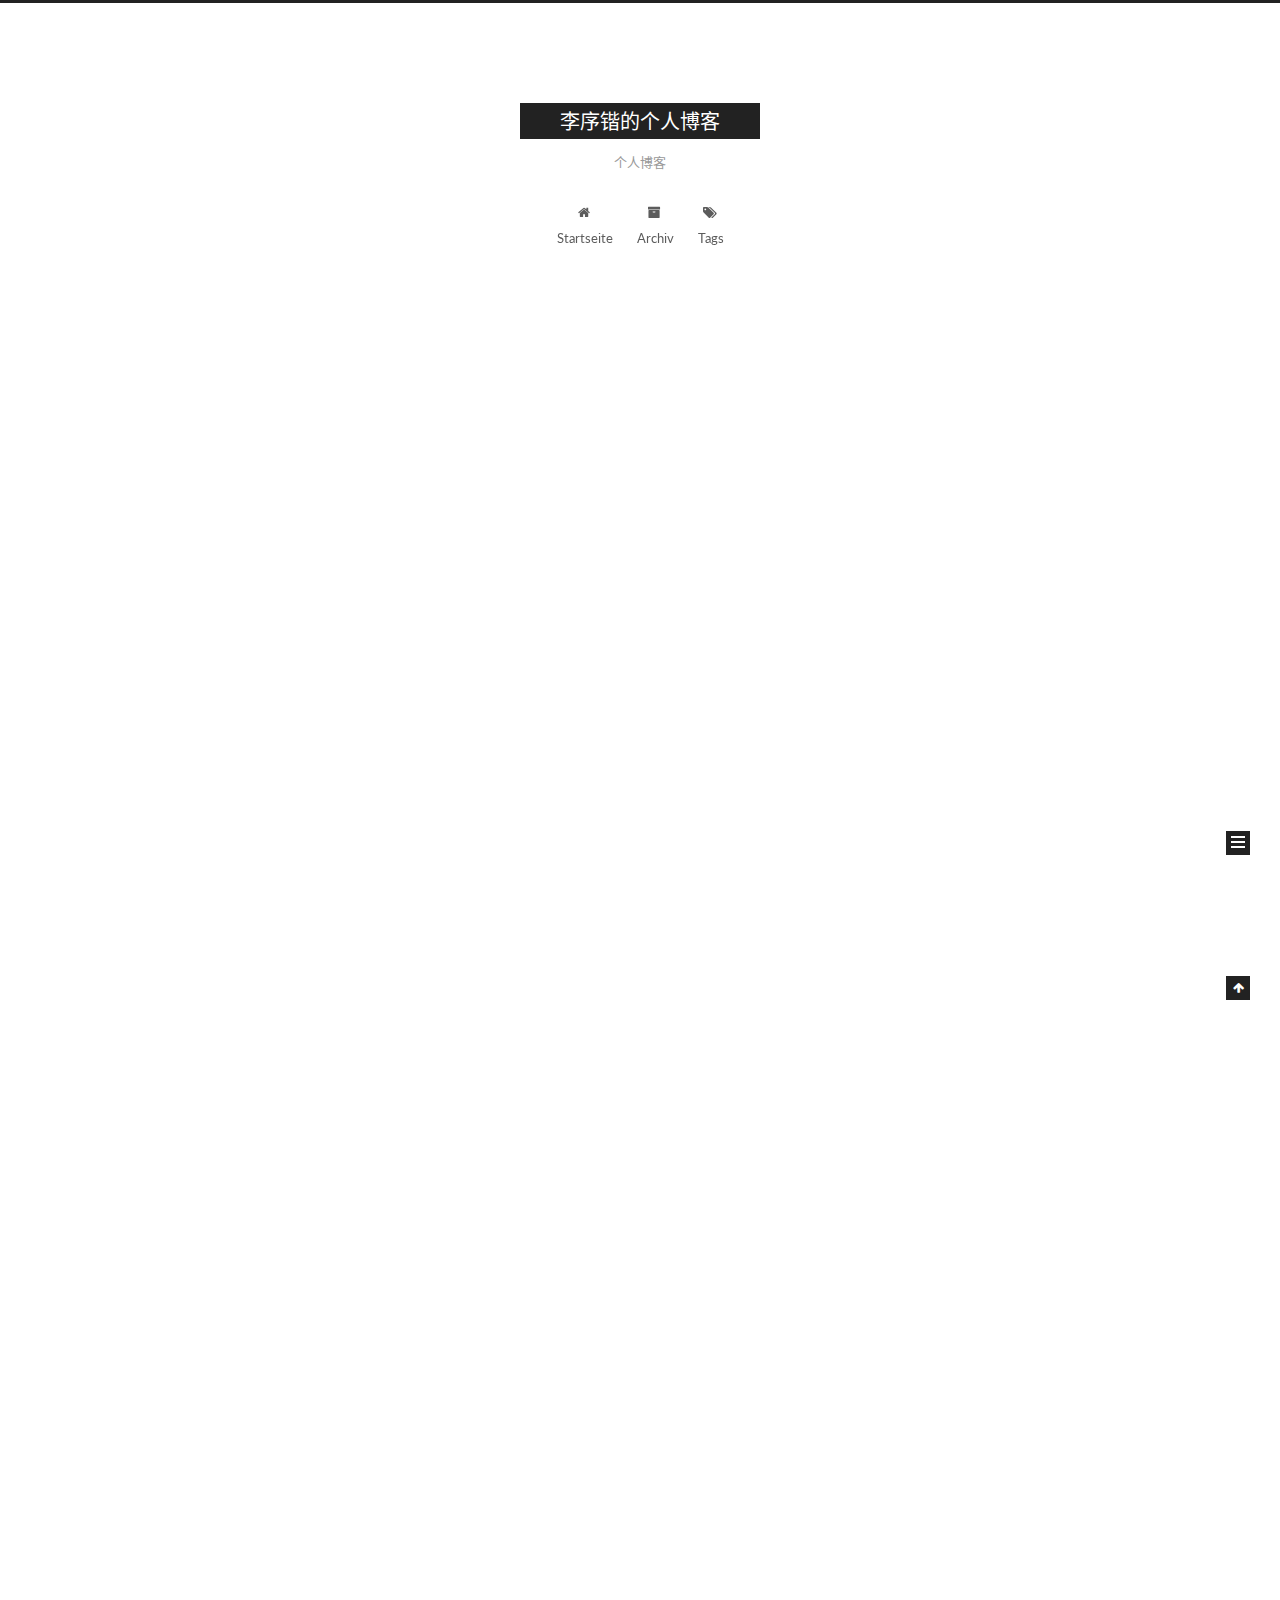
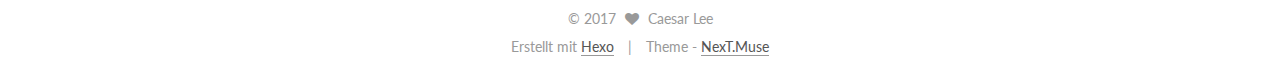
==== commit 6f8d864d: "Site updated: 2017-05-09 17:03:43" ====
--- a/index.html
+++ b/index.html
@@ -321,9 +321,15 @@
       
         
           
-            <p>两个多月的时间读完了九卷版的《明朝那些事儿》，大明王朝276年的历史、历经16位性格各异的皇帝以及各色的首辅、言官。老实说之前对于大明王朝的最初印象是来源自于高晓松的讲述，肆意谩骂不顾危局的迂腐言官、贪生怕死屈服于强权的贰臣、多年不上早朝的慵懒君王等等事例让我对这个死于内讧的帝国充满了恶感。然而一套全书通读下来，虽然称述的是同样的事实，但是却转变而成了复杂的情绪。野蛮的廷杖、专权的太监都是这个王朝不堪的过往，然而就是这个王朝孕育出了功至三不朽的王阳明、忠于国家挽狂澜于既倒的于谦、强势为王朝续命的张居正。一束阳光投于物体之上，有些人看到的是其闪光的一面、有些人则专注于阳光背后躲藏的阴影，而我希望自己同时注视到这两者，不至于让自己陷入到偏听偏信的漩涡当中。</p>
-
-          
+          两个多月的时间读完了九卷版的《明朝那些事儿》，大明王朝276年的历史、历经16位性格各异的皇帝以及各色的首辅、言官。老实说之前对于大明王朝的最初印象是来源自于高晓松的讲述，肆意谩骂不顾危局的迂腐言官、贪生怕死屈服于强权的贰臣、多年不上早朝的慵懒君王等等事例让我对这个死于内讧的帝国充满了恶感。然而一套
+          ...
+          <!--noindex-->
+          <div class="post-button text-center">
+            <a class="btn" href="/2017/05/09/通读《明朝那些事儿》有感/#more" rel="contents">
+              Weiterlesen &raquo;
+            </a>
+          </div>
+          <!--/noindex-->
         
       
     </div>
@@ -433,30 +439,16 @@
       
         
           
-            <p>一、FCC所拥有的指数型特征</p>
-<p>FreeCodeCamp 是一个基于 MEAN 架构的开源社区，它可以帮助人们学习编程以及构建他们的非盈利项目，内容以前端为主。是Quincy Larson于两年前创办 ，截止现在已经发展成为一个30万开发者的社区, 通过游戏化的代码挑战，来吸引新手学习编程，布置项目，并在社区里给予实时的帮助，同时，为 NPO 组织给予技术支持。 倡导学习编程最好的方式就是实践，所以你需要花费你的绝大部分时间去做练习、项目。</p>
-<p>核心特征：M宏大 T变革 P目标</p>
-<p>FCC目标：人人编程（自由编程）、支持NPO组织、技术交流提升、拥抱迎接第四次信息化浪潮（站在浪潮之巅）</p>
-<p>外部属性（SCALE）</p>
-<p>S随需招聘的员工Staff on Demand：FCC大致符合（人人编程的理念会聚集大量业内人士以及周边人群）</p>
-<p>C社群与大众Community&amp;Crowd：FCC开源、免费编程的理念（MTP）首先聚集起社群组织的核心成员，在社群成员的交流与反馈过程中不断优化社群（组织运行流程、编程活动组织）以创建一个平等参与和自动化的平台</p>
-<p>A算法Algorithms：收集数据、组织数据、应用数据（从中找出关键点，归纳潮流风向）、释放数据（让其变成一个平台，利用开放数据，开发出有价值的服务与功能）</p>
-<p>L杠杆资产Leveraged Assets：利用FCC社群的编程撬动外部资产，扩大社群影响力，在不断的实践当中提升能力，创造社会价值（前提条件：过硬的编程能力）</p>
-<p>E参与Engagement：在界面上要鼓励大家参与（与Interface用户界面类似，以友好的用户界面让尽可能多的人参与到FCC编程社群当中来）</p>
-<p>内部属性（IDEAS）</p>
-<p>I用户界面Interfaces：友好的用户界面，同时需要有过滤、匹配、评价、排序和打分功能（筛选出优质内容）</p>
-<p>D仪表盘Dashboards：实时显示关键指标信息（OKR）的仪表盘</p>
-<p>（FCC关键指标信息：GitHub上FCC各大开源项目watch、star、fork数量；freeCodeCamp上累计学习次数、FCC学员数、各类证书发放数量、学员入职情况）</p>
-<p>（学员个人关键指标信息：FCC学习进度、个人作品集展示、博客展示（评论、点赞、转发功能））</p>
-<p>E实验Experimentation：自下而上的创意，自上而下的支持（学员自由发起项目，自由组建编程团队，定期进行技术及经验分享，项目运营足够良好的话可以与总部联系寻求资源及技术支持）</p>
-<p>A自治Autonomy：创建社交化、开放和信赖的文化</p>
-<p>S社交技术Social Technologies：任务管理（任务管理软件？）、文件共享（QQ群、Google Drive）、远程交流（QQ直播、线上课堂）、情感感应（线下联谊）</p>
-<p>二、FCC如何进一步拥有指数型特性？</p>
-<p>1、组建编程小组，建立一套能力层级划分标准（如以能否完成不同难度的各类项目进行能力划分）</p>
-<p>2、创意小黑板，集聚社群成员创意（提供投票功能检验创意热度），热度较高且具有可行性的项目则进入下一阶段</p>
-<p>3、创意发起人作为项目负责人自由组队编程开始实施项目</p>
-
-          
+          一、FCC所拥有的指数型特征
+FreeCodeCamp 是一个基于 MEAN 架构的开源社区，它可以帮助人们学习编程以及构建他们的非盈利项目，内容以前端为主。是Quincy Larson于两年前创办 ，截止现在已经发展成为一个30万开发者的社区, 通过游戏化的代码挑战，来吸引新手学习编程，布置项目，
+          ...
+          <!--noindex-->
+          <div class="post-button text-center">
+            <a class="btn" href="/2017/05/09/FCC与指数型组织/#more" rel="contents">
+              Weiterlesen &raquo;
+            </a>
+          </div>
+          <!--/noindex-->
         
       
     </div>
@@ -566,17 +558,15 @@
       
         
           
-            <p>Welcome to <a href="https://hexo.io/" target="_blank" rel="external">Hexo</a>! This is your very first post. Check <a href="https://hexo.io/docs/" target="_blank" rel="external">documentation</a> for more info. If you get any problems when using Hexo, you can find the answer in <a href="https://hexo.io/docs/troubleshooting.html" target="_blank" rel="external">troubleshooting</a> or you can ask me on <a href="https://github.com/hexojs/hexo/issues" target="_blank" rel="external">GitHub</a>.</p>
-<h2 id="Quick-Start"><a href="#Quick-Start" class="headerlink" title="Quick Start"></a>Quick Start</h2><h3 id="Create-a-new-post"><a href="#Create-a-new-post" class="headerlink" title="Create a new post"></a>Create a new post</h3><figure class="highlight bash"><table><tr><td class="gutter"><pre><div class="line">1</div></pre></td><td class="code"><pre><div class="line">$ hexo new <span class="string">"My New Post"</span></div></pre></td></tr></table></figure>
-<p>More info: <a href="https://hexo.io/docs/writing.html" target="_blank" rel="external">Writing</a></p>
-<h3 id="Run-server"><a href="#Run-server" class="headerlink" title="Run server"></a>Run server</h3><figure class="highlight bash"><table><tr><td class="gutter"><pre><div class="line">1</div></pre></td><td class="code"><pre><div class="line">$ hexo server</div></pre></td></tr></table></figure>
-<p>More info: <a href="https://hexo.io/docs/server.html" target="_blank" rel="external">Server</a></p>
-<h3 id="Generate-static-files"><a href="#Generate-static-files" class="headerlink" title="Generate static files"></a>Generate static files</h3><figure class="highlight bash"><table><tr><td class="gutter"><pre><div class="line">1</div></pre></td><td class="code"><pre><div class="line">$ hexo generate</div></pre></td></tr></table></figure>
-<p>More info: <a href="https://hexo.io/docs/generating.html" target="_blank" rel="external">Generating</a></p>
-<h3 id="Deploy-to-remote-sites"><a href="#Deploy-to-remote-sites" class="headerlink" title="Deploy to remote sites"></a>Deploy to remote sites</h3><figure class="highlight bash"><table><tr><td class="gutter"><pre><div class="line">1</div></pre></td><td class="code"><pre><div class="line">$ hexo deploy</div></pre></td></tr></table></figure>
-<p>More info: <a href="https://hexo.io/docs/deployment.html" target="_blank" rel="external">Deployment</a></p>
-
-          
+          Welcome to Hexo! This is your very first post. Check documentation for more info. If you get any problems when using Hexo, you can find the answer in 
+          ...
+          <!--noindex-->
+          <div class="post-button text-center">
+            <a class="btn" href="/2017/05/08/hello-world/#more" rel="contents">
+              Weiterlesen &raquo;
+            </a>
+          </div>
+          <!--/noindex-->
         
       
     </div>
--- a/css/main.css
+++ b/css/main.css
@@ -1695,7 +1695,7 @@
   width: 4px;
   height: 4px;
   border-radius: 50%;
-  background: #ffb4f0;
+  background: #2fd7ff;
 }
 .links-of-blogroll {
   font-size: 13px;
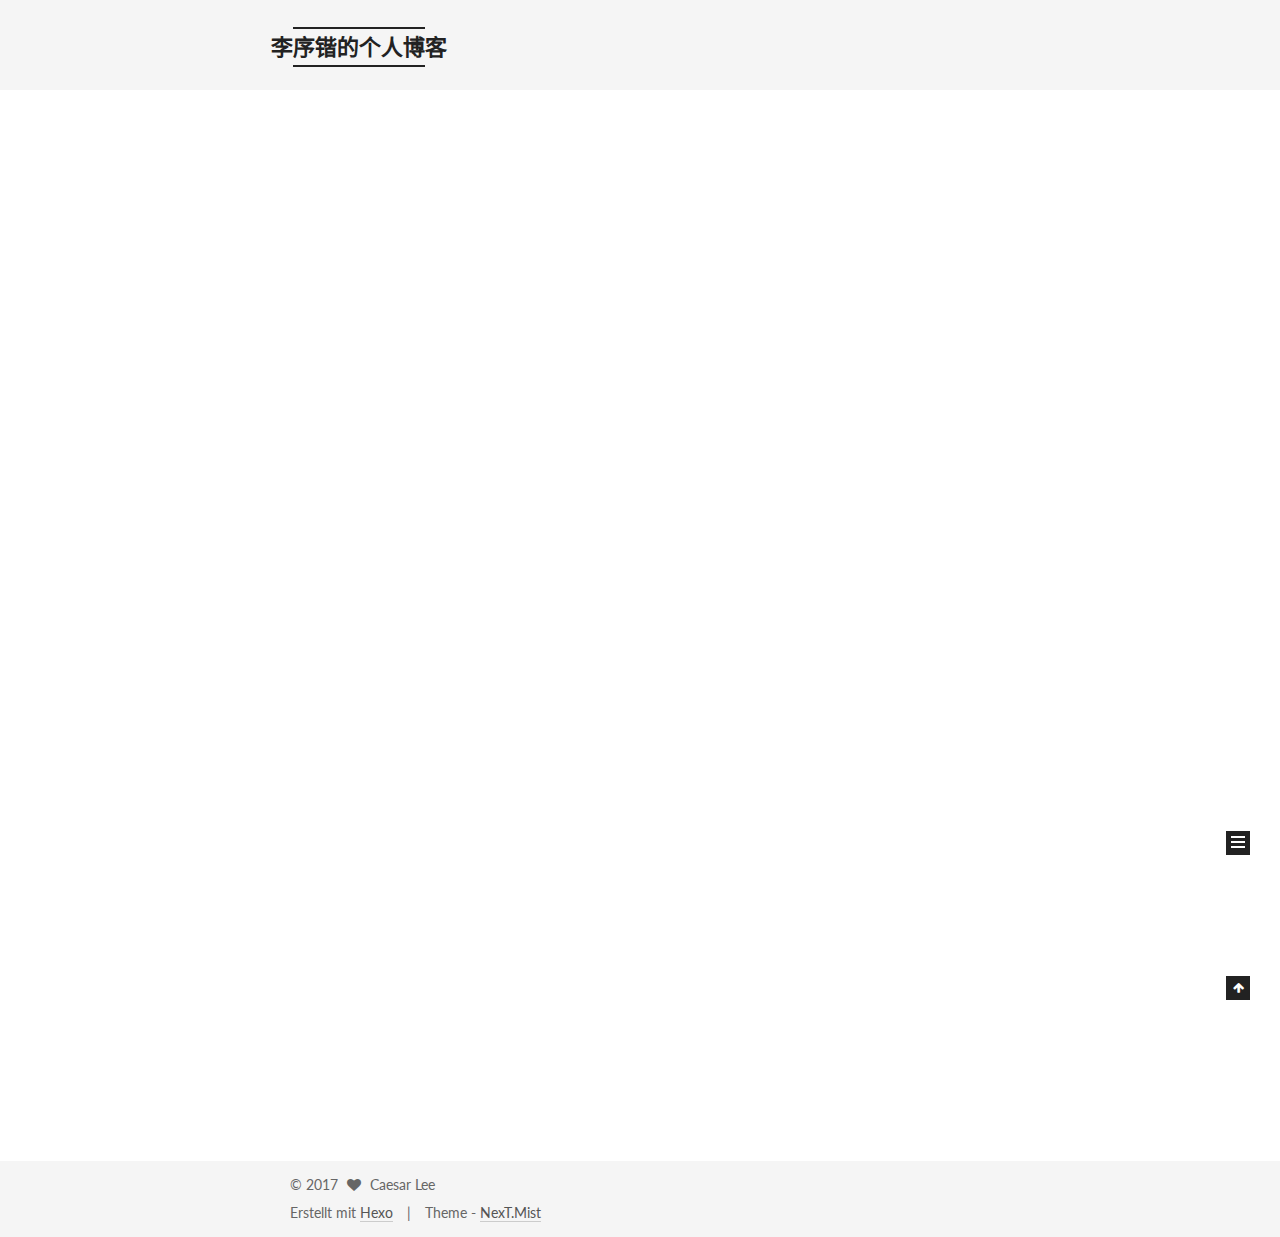
==== commit f715a7de: "Site updated: 2017-05-10 09:08:06" ====
--- a/index.html
+++ b/index.html
@@ -5,7 +5,7 @@
   
 
 
-<html class="theme-next muse use-motion" lang="zh-CN">
+<html class="theme-next mist use-motion" lang="zh-CN">
 <head>
   <meta charset="UTF-8"/>
 <meta http-equiv="X-UA-Compatible" content="IE=edge" />
@@ -106,7 +106,7 @@
   var NexT = window.NexT || {};
   var CONFIG = {
     root: '/',
-    scheme: 'Muse',
+    scheme: 'Mist',
     sidebar: {"position":"left","display":"post","offset":12,"offset_float":0,"b2t":false,"scrollpercent":false},
     fancybox: true,
     motion: true,
@@ -705,7 +705,7 @@
 <div class="theme-info">
   Theme -
   <a class="theme-link" href="https://github.com/iissnan/hexo-theme-next">
-    NexT.Muse
+    NexT.Mist
   </a>
 </div>
 
--- a/css/main.css
+++ b/css/main.css
@@ -226,51 +226,51 @@
   margin: 20px 0 15px;
 }
 h1 {
+  font-size: 24px;
+}
+@media (max-width: 767px) {
+  h1 {
+    font-size: 20px;
+  }
+}
+h2 {
   font-size: 22px;
 }
 @media (max-width: 767px) {
-  h1 {
+  h2 {
     font-size: 18px;
   }
 }
-h2 {
+h3 {
   font-size: 20px;
 }
 @media (max-width: 767px) {
-  h2 {
+  h3 {
     font-size: 16px;
   }
 }
-h3 {
+h4 {
   font-size: 18px;
 }
 @media (max-width: 767px) {
-  h3 {
+  h4 {
     font-size: 14px;
   }
 }
-h4 {
+h5 {
   font-size: 16px;
 }
 @media (max-width: 767px) {
-  h4 {
+  h5 {
     font-size: 12px;
   }
 }
-h5 {
+h6 {
   font-size: 14px;
 }
 @media (max-width: 767px) {
-  h5 {
+  h6 {
     font-size: 10px;
-  }
-}
-h6 {
-  font-size: 12px;
-}
-@media (max-width: 767px) {
-  h6 {
-    font-size: 8px;
   }
 }
 p {
@@ -969,7 +969,7 @@
 }
 .site-meta {
   margin: 0;
-  text-align: center;
+  text-align: left;
 }
 @media (max-width: 767px) {
   .site-meta {
@@ -980,12 +980,12 @@
   position: relative;
   display: inline-block;
   padding: 0 40px;
-  color: #fff;
+  color: #222;
   background: #222;
   border-bottom: none;
 }
 .brand:hover {
-  color: #fff;
+  color: #222;
 }
 .logo {
   display: inline-block;
@@ -1205,7 +1205,7 @@
 .posts-collapse {
   position: relative;
   z-index: 1010;
-  margin-left: 55px;
+  margin-left: 0;
 }
 .posts-collapse::after {
   content: " ";
@@ -1433,9 +1433,9 @@
   margin-top: 50px;
 }
 .post-button .btn {
-  color: #fff;
+  color: #555;
   font-size: 14px;
-  background: #222;
+  background: transparent;
   border-radius: 0;
   line-height: 2;
   margin: 0 4px 8px 4px;
@@ -1695,7 +1695,7 @@
   width: 4px;
   height: 4px;
   border-radius: 50%;
-  background: #2fd7ff;
+  background: #d40398;
 }
 .links-of-blogroll {
   font-size: 13px;
@@ -2470,78 +2470,319 @@
 .page-post-detail .comments {
   overflow: hidden;
 }
-@media (max-width: 767px) {
-  .header-inner,
-  .container .main-inner,
+h1,
+h2,
+h3,
+h4,
+h5,
+h6 {
+  margin: 20px 0 10px;
+}
+p {
+  margin: 0 0 25px 0;
+}
+a {
+  border-bottom-color: #ccc;
+}
+hr {
+  margin: 20px 0;
+  height: 2px;
+}
+.main-inner {
+  margin-top: 80px;
+}
+.header {
+  background: #f5f5f5;
+}
+.header-inner {
+  padding: 25px 0 20px;
+}
+.header-inner:before,
+.header-inner:after {
+  content: " ";
+  display: table;
+}
+.header-inner:after {
+  clear: both;
+}
+@media (max-width: 767px) {
+  .header-inner {
+    width: auto;
+    margin-bottom: 50px;
+    padding: 10px;
+  }
+}
+.site-meta {
+  float: left;
+  margin-left: -20px;
+  line-height: normal;
+}
+@media (max-width: 767px) {
+  .site-meta {
+    margin-left: 10px;
+  }
+}
+.site-meta .brand {
+  padding: 2px 1px;
+  background: none;
+}
+@media (max-width: 767px) {
+  .site-meta .brand {
+    display: block;
+  }
+}
+.site-meta .logo {
+  display: none;
+}
+.site-meta .site-title {
+  font-size: 22px;
+  font-weight: bolder;
+}
+@media (max-width: 767px) {
+  .site-meta .site-title {
+    line-height: 34px;
+  }
+}
+.logo-line-before,
+.logo-line-after {
+  display: block;
+  overflow: hidden;
+  margin: 0 auto;
+  width: 75%;
+}
+@media (max-width: 767px) {
+  .logo-line-before,
+  .logo-line-after {
+    display: none;
+  }
+}
+.logo-line-before i,
+.logo-line-after i {
+  position: relative;
+  display: block;
+  height: 2px;
+  background: #222;
+}
+@media (max-width: 767px) {
+  .logo-line-before i,
+  .logo-line-after i {
+    height: 3px;
+  }
+}
+.use-motion .logo-line-before i {
+  left: -100%;
+}
+.use-motion .logo-line-after i {
+  right: -100%;
+}
+.site-subtitle {
+  display: none;
+}
+.site-nav-toggle {
+  position: static;
+  float: right;
+}
+.menu {
+  float: right;
+  margin: 8px 0 0 0;
+}
+@media (max-width: 767px) {
+  .menu {
+    margin: 20px 0 0 0;
+    padding: 0;
+  }
+}
+.menu br {
+  display: none;
+}
+.menu .menu-item {
+  margin: 0;
+}
+@media (max-width: 767px) {
+  .menu .menu-item {
+    display: block;
+  }
+}
+.menu .menu-item a {
+  padding: 0 10px;
+  background: none;
+  border: none;
+  border-radius: 2px;
+  transition-property: background;
+}
+@media (max-width: 767px) {
+  .menu .menu-item a {
+    text-align: left;
+  }
+}
+.menu .menu-item a:hover {
+  background: #e1e1e1;
+}
+.menu a::before {
+  display: none;
+}
+@media (max-width: 767px) {
+  .menu a::before {
+    display: block;
+  }
+}
+@media (max-width: 767px) {
+  .menu {
+    float: none;
+  }
+}
+.site-search form {
+  display: none;
+}
+.posts-expand {
+  padding-top: 0;
+}
+.posts-expand .post-title,
+.posts-expand .post-meta {
+  text-align: left;
+}
+@media (max-width: 767px) {
+  .posts-expand .post-title,
+  .posts-expand .post-meta {
+    text-align: center;
+  }
+}
+.posts-expand .post-eof {
+  display: none;
+}
+.posts-expand .post {
+  margin-top: 120px;
+}
+.posts-expand .post:first-child {
+  margin-top: 0;
+}
+.posts-expand .post-meta {
+  margin-top: 5px;
+  margin-bottom: 20px;
+}
+.posts-expand .post-title {
+  position: relative;
+  font-size: 26px;
+  font-weight: 400;
+}
+@media (max-width: 767px) {
+  .posts-expand .post-title {
+    font-size: 20px;
+  }
+}
+@media (min-width: 1600px) {
+  .posts-expand .post-title {
+    font-size: 26px;
+  }
+}
+.posts-expand .post-title:hover:before {
+  background: #222;
+}
+.posts-expand .post-body img {
+  margin: 0;
+}
+.posts-expand .post-tags {
+  text-align: left;
+}
+.posts-expand .post-tags a {
+  padding: 1px 5px;
+  background: #f5f5f5;
+  border-bottom: none;
+}
+.posts-expand .post-tags a:hover {
+  background: #ccc;
+}
+.posts-expand .post-nav {
+  margin-top: 40px;
+}
+.post-button {
+  margin-top: 20px;
+  text-align: left;
+}
+.post-button a {
+  margin: 0 8px 8px 0 !important;
+  padding: 0;
+  font-size: 14px;
+  color: #666;
+  background: none;
+  border: none;
+  border-bottom: 2px solid #666;
+  transition-property: border;
+}
+@media (max-width: 767px) {
+  .post-button a {
+    font-size: 12px;
+  }
+}
+@media (min-width: 1600px) {
+  .post-button a {
+    font-size: 16px;
+  }
+}
+.post-button a:hover {
+  border-bottom-color: #222;
+}
+.links-of-blogroll-inline .links-of-blogroll-item {
+  display: inline-block;
+}
+.btn {
+  padding: 0 10px;
+  border-width: 2px;
+  border-radius: 0;
+}
+.headband {
+  display: none;
+}
+.site-search {
+  position: relative;
+  float: right;
+  margin-top: 5px;
+  padding-top: 3px;
+}
+@media (max-width: 767px) {
+  .site-search {
+    float: none;
+    padding: 0 10px;
+  }
+}
+@media (max-width: 767px) {
+  .container .main-inner {
+    width: auto;
+  }
+}
+.page-post-detail .post-title,
+.page-post-detail .post-meta {
+  text-align: center;
+}
+.page-post-detail .post-title:before {
+  display: none;
+}
+.page-post-detail .post-meta {
+  margin-bottom: 60px;
+}
+.pagination {
+  margin: 120px 0 0;
+  text-align: left;
+}
+@media (max-width: 767px) {
+  .pagination {
+    margin: 80px 10px 0;
+    text-align: center;
+  }
+}
+.footer {
+  margin-top: 80px;
+  padding: 10px 0;
+  background: #f5f5f5;
+  color: #666;
+}
+.footer-inner {
+  margin: 0 auto;
+  text-align: left;
+}
+@media (max-width: 767px) {
   .footer-inner {
     width: auto;
-  }
-}
-embed {
-  display: block;
-  margin: 0px auto 25px auto;
-}
-.custom-logo .site-meta-headline {
-  text-align: center;
-}
-.custom-logo .brand {
-  background: none;
-}
-.custom-logo .site-title {
-  margin: 10px auto 0;
-  font-size: 24px;
-  color: #222;
-}
-.custom-logo .site-title a {
-  border: none;
-}
-.custom-logo-image {
-  margin: 0 auto;
-  padding: 5px;
-  max-width: 150px;
-  background: #fff;
-}
-@media (max-width: 767px) {
-  .site-nav {
-    position: absolute;
-    left: 0;
-    top: 52px;
-    margin: 0;
-    width: 100%;
-    padding: 0;
-    background: #fff;
-    border-bottom: 1px solid #ddd;
-    z-index: 1;
-  }
-}
-@media (max-width: 767px) {
-  .menu {
-    text-align: left;
-  }
-}
-@media (max-width: 767px) {
-  .menu .menu-item {
-    display: block;
-    margin: 0 10px;
-    vertical-align: top;
-  }
-}
-@media (max-width: 767px) {
-  .menu .menu-item br {
-    display: none;
-  }
-}
-@media (max-width: 767px) {
-  .menu .menu-item a {
-    padding: 5px 10px;
-  }
-}
-.menu .menu-item .fa {
-  margin-right: 0;
-}
-.site-search form {
-  display: none;
-}
-.links-of-blogroll-inline .links-of-blogroll-item {
-  display: inline-block;
-}
+    text-align: center;
+  }
+}
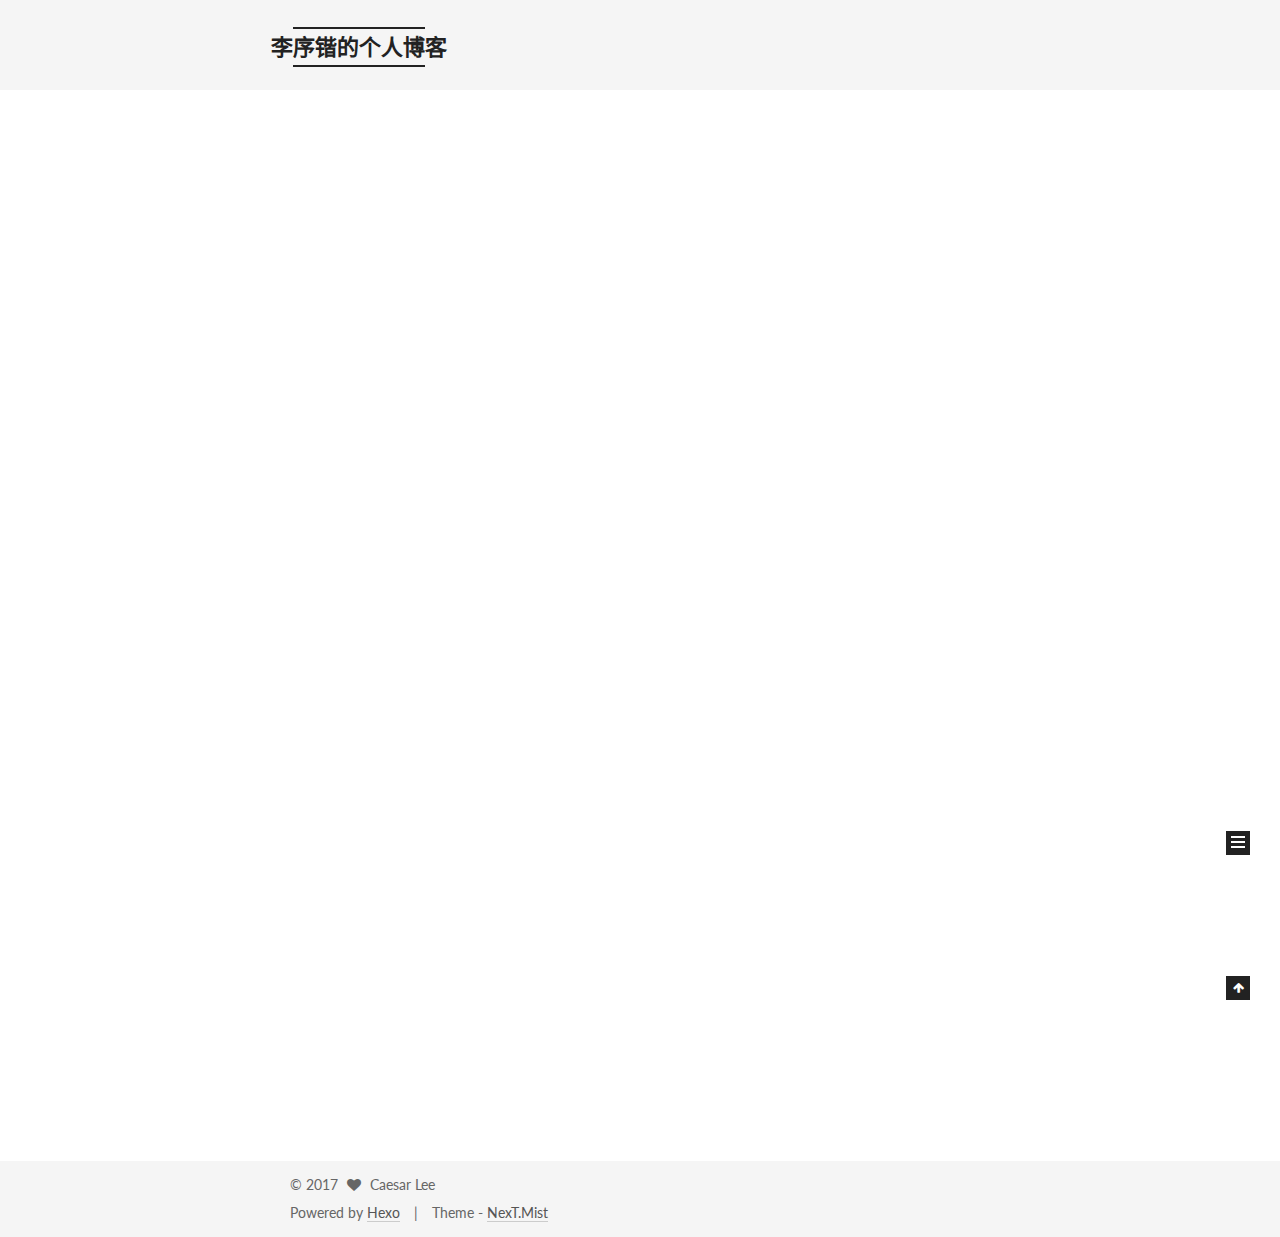
==== commit 3e73fc42: "Site updated: 2017-05-10 09:23:11" ====
--- a/index.html
+++ b/index.html
@@ -107,7 +107,7 @@
   var CONFIG = {
     root: '/',
     scheme: 'Mist',
-    sidebar: {"position":"left","display":"post","offset":12,"offset_float":0,"b2t":false,"scrollpercent":false},
+    sidebar: {"position":"left","display":"hide","offset":12,"offset_float":0,"b2t":false,"scrollpercent":false},
     fancybox: true,
     motion: true,
     duoshuo: {
@@ -200,7 +200,7 @@
             
               <i class="menu-item-icon fa fa-fw fa-home"></i> <br />
             
-            Startseite
+            Home
           </a>
         </li>
       
@@ -210,7 +210,7 @@
             
               <i class="menu-item-icon fa fa-fw fa-archive"></i> <br />
             
-            Archiv
+            Archives
           </a>
         </li>
       
@@ -282,7 +282,7 @@
                 <i class="fa fa-calendar-o"></i>
               </span>
               
-                <span class="post-meta-item-text">Veröffentlicht am</span>
+                <span class="post-meta-item-text">Posted on</span>
               
               <time title="Post created" itemprop="dateCreated datePublished" datetime="2017-05-09T16:51:29+08:00">
                 2017-05-09
@@ -326,7 +326,7 @@
           <!--noindex-->
           <div class="post-button text-center">
             <a class="btn" href="/2017/05/09/通读《明朝那些事儿》有感/#more" rel="contents">
-              Weiterlesen &raquo;
+              Read more &raquo;
             </a>
           </div>
           <!--/noindex-->
@@ -400,7 +400,7 @@
                 <i class="fa fa-calendar-o"></i>
               </span>
               
-                <span class="post-meta-item-text">Veröffentlicht am</span>
+                <span class="post-meta-item-text">Posted on</span>
               
               <time title="Post created" itemprop="dateCreated datePublished" datetime="2017-05-09T10:04:26+08:00">
                 2017-05-09
@@ -445,7 +445,7 @@
           <!--noindex-->
           <div class="post-button text-center">
             <a class="btn" href="/2017/05/09/FCC与指数型组织/#more" rel="contents">
-              Weiterlesen &raquo;
+              Read more &raquo;
             </a>
           </div>
           <!--/noindex-->
@@ -519,7 +519,7 @@
                 <i class="fa fa-calendar-o"></i>
               </span>
               
-                <span class="post-meta-item-text">Veröffentlicht am</span>
+                <span class="post-meta-item-text">Posted on</span>
               
               <time title="Post created" itemprop="dateCreated datePublished" datetime="2017-05-08T10:18:07+08:00">
                 2017-05-08
@@ -563,7 +563,7 @@
           <!--noindex-->
           <div class="post-button text-center">
             <a class="btn" href="/2017/05/08/hello-world/#more" rel="contents">
-              Weiterlesen &raquo;
+              Read more &raquo;
             </a>
           </div>
           <!--/noindex-->
@@ -645,7 +645,7 @@
             <div class="site-state-item site-state-posts">
               <a href="/archives">
                 <span class="site-state-item-count">3</span>
-                <span class="site-state-item-name">Artikel</span>
+                <span class="site-state-item-name">posts</span>
               </a>
             </div>
           
@@ -699,7 +699,7 @@
 
 
 <div class="powered-by">
-  Erstellt mit  <a class="theme-link" href="https://hexo.io">Hexo</a>
+  Powered by <a class="theme-link" href="https://hexo.io">Hexo</a>
 </div>
 
 <div class="theme-info">
--- a/css/main.css
+++ b/css/main.css
@@ -1695,7 +1695,7 @@
   width: 4px;
   height: 4px;
   border-radius: 50%;
-  background: #d40398;
+  background: #1c0009;
 }
 .links-of-blogroll {
   font-size: 13px;
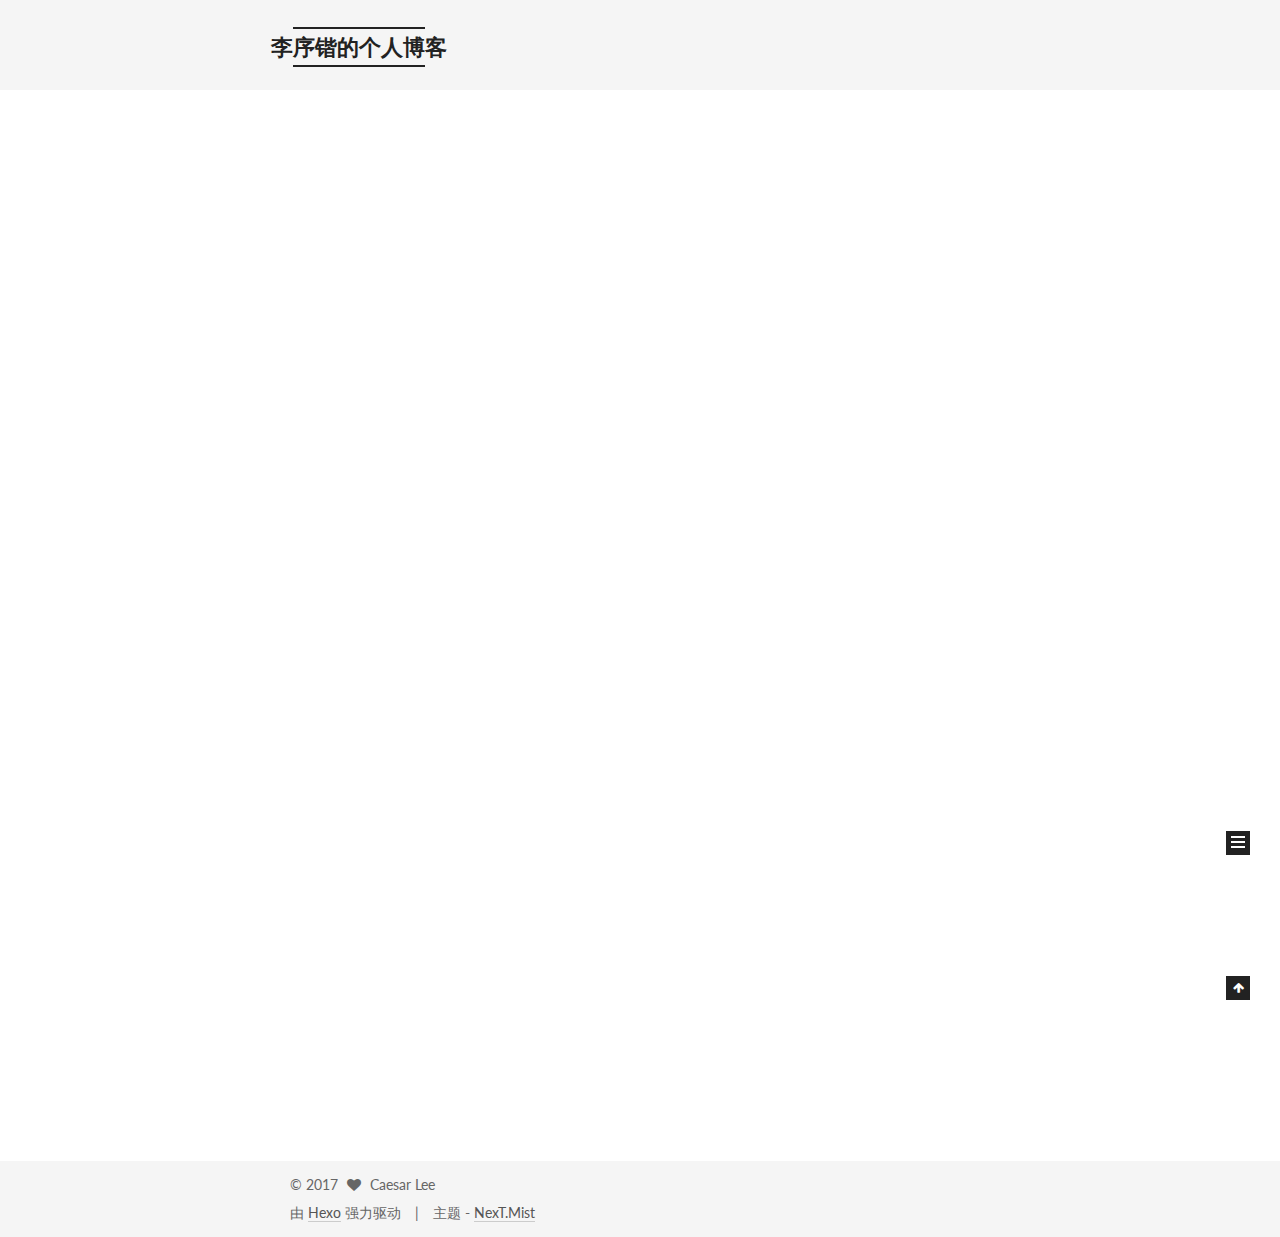
==== commit dbe3ad64: "Site updated: 2017-05-10 09:32:15" ====
--- a/index.html
+++ b/index.html
@@ -5,7 +5,7 @@
   
 
 
-<html class="theme-next mist use-motion" lang="zh-CN">
+<html class="theme-next mist use-motion" lang="zh-Hans">
 <head>
   <meta charset="UTF-8"/>
 <meta http-equiv="X-UA-Compatible" content="IE=edge" />
@@ -112,7 +112,7 @@
     motion: true,
     duoshuo: {
       userId: '0',
-      author: 'Author'
+      author: '博主'
     },
     algolia: {
       applicationID: '',
@@ -135,7 +135,7 @@
   <title>李序锴的个人博客</title>
 </head>
 
-<body itemscope itemtype="http://schema.org/WebPage" lang="zh-CN">
+<body itemscope itemtype="http://schema.org/WebPage" lang="zh-Hans">
 
   
 
@@ -200,7 +200,7 @@
             
               <i class="menu-item-icon fa fa-fw fa-home"></i> <br />
             
-            Home
+            首页
           </a>
         </li>
       
@@ -210,7 +210,7 @@
             
               <i class="menu-item-icon fa fa-fw fa-archive"></i> <br />
             
-            Archives
+            归档
           </a>
         </li>
       
@@ -220,7 +220,7 @@
             
               <i class="menu-item-icon fa fa-fw fa-tags"></i> <br />
             
-            Tags
+            标签
           </a>
         </li>
       
@@ -282,9 +282,9 @@
                 <i class="fa fa-calendar-o"></i>
               </span>
               
-                <span class="post-meta-item-text">Posted on</span>
+                <span class="post-meta-item-text">发表于</span>
               
-              <time title="Post created" itemprop="dateCreated datePublished" datetime="2017-05-09T16:51:29+08:00">
+              <time title="创建于" itemprop="dateCreated datePublished" datetime="2017-05-09T16:51:29+08:00">
                 2017-05-09
               </time>
             
@@ -326,7 +326,7 @@
           <!--noindex-->
           <div class="post-button text-center">
             <a class="btn" href="/2017/05/09/通读《明朝那些事儿》有感/#more" rel="contents">
-              Read more &raquo;
+              阅读全文 &raquo;
             </a>
           </div>
           <!--/noindex-->
@@ -400,9 +400,9 @@
                 <i class="fa fa-calendar-o"></i>
               </span>
               
-                <span class="post-meta-item-text">Posted on</span>
+                <span class="post-meta-item-text">发表于</span>
               
-              <time title="Post created" itemprop="dateCreated datePublished" datetime="2017-05-09T10:04:26+08:00">
+              <time title="创建于" itemprop="dateCreated datePublished" datetime="2017-05-09T10:04:26+08:00">
                 2017-05-09
               </time>
             
@@ -445,7 +445,7 @@
           <!--noindex-->
           <div class="post-button text-center">
             <a class="btn" href="/2017/05/09/FCC与指数型组织/#more" rel="contents">
-              Read more &raquo;
+              阅读全文 &raquo;
             </a>
           </div>
           <!--/noindex-->
@@ -519,9 +519,9 @@
                 <i class="fa fa-calendar-o"></i>
               </span>
               
-                <span class="post-meta-item-text">Posted on</span>
+                <span class="post-meta-item-text">发表于</span>
               
-              <time title="Post created" itemprop="dateCreated datePublished" datetime="2017-05-08T10:18:07+08:00">
+              <time title="创建于" itemprop="dateCreated datePublished" datetime="2017-05-08T10:18:07+08:00">
                 2017-05-08
               </time>
             
@@ -563,7 +563,7 @@
           <!--noindex-->
           <div class="post-button text-center">
             <a class="btn" href="/2017/05/08/hello-world/#more" rel="contents">
-              Read more &raquo;
+              阅读全文 &raquo;
             </a>
           </div>
           <!--/noindex-->
@@ -645,7 +645,7 @@
             <div class="site-state-item site-state-posts">
               <a href="/archives">
                 <span class="site-state-item-count">3</span>
-                <span class="site-state-item-name">posts</span>
+                <span class="site-state-item-name">日志</span>
               </a>
             </div>
           
@@ -699,11 +699,11 @@
 
 
 <div class="powered-by">
-  Powered by <a class="theme-link" href="https://hexo.io">Hexo</a>
+  由 <a class="theme-link" href="https://hexo.io">Hexo</a> 强力驱动
 </div>
 
 <div class="theme-info">
-  Theme -
+  主题 -
   <a class="theme-link" href="https://github.com/iissnan/hexo-theme-next">
     NexT.Mist
   </a>
--- a/css/main.css
+++ b/css/main.css
@@ -1695,7 +1695,7 @@
   width: 4px;
   height: 4px;
   border-radius: 50%;
-  background: #1c0009;
+  background: #0977ff;
 }
 .links-of-blogroll {
   font-size: 13px;
